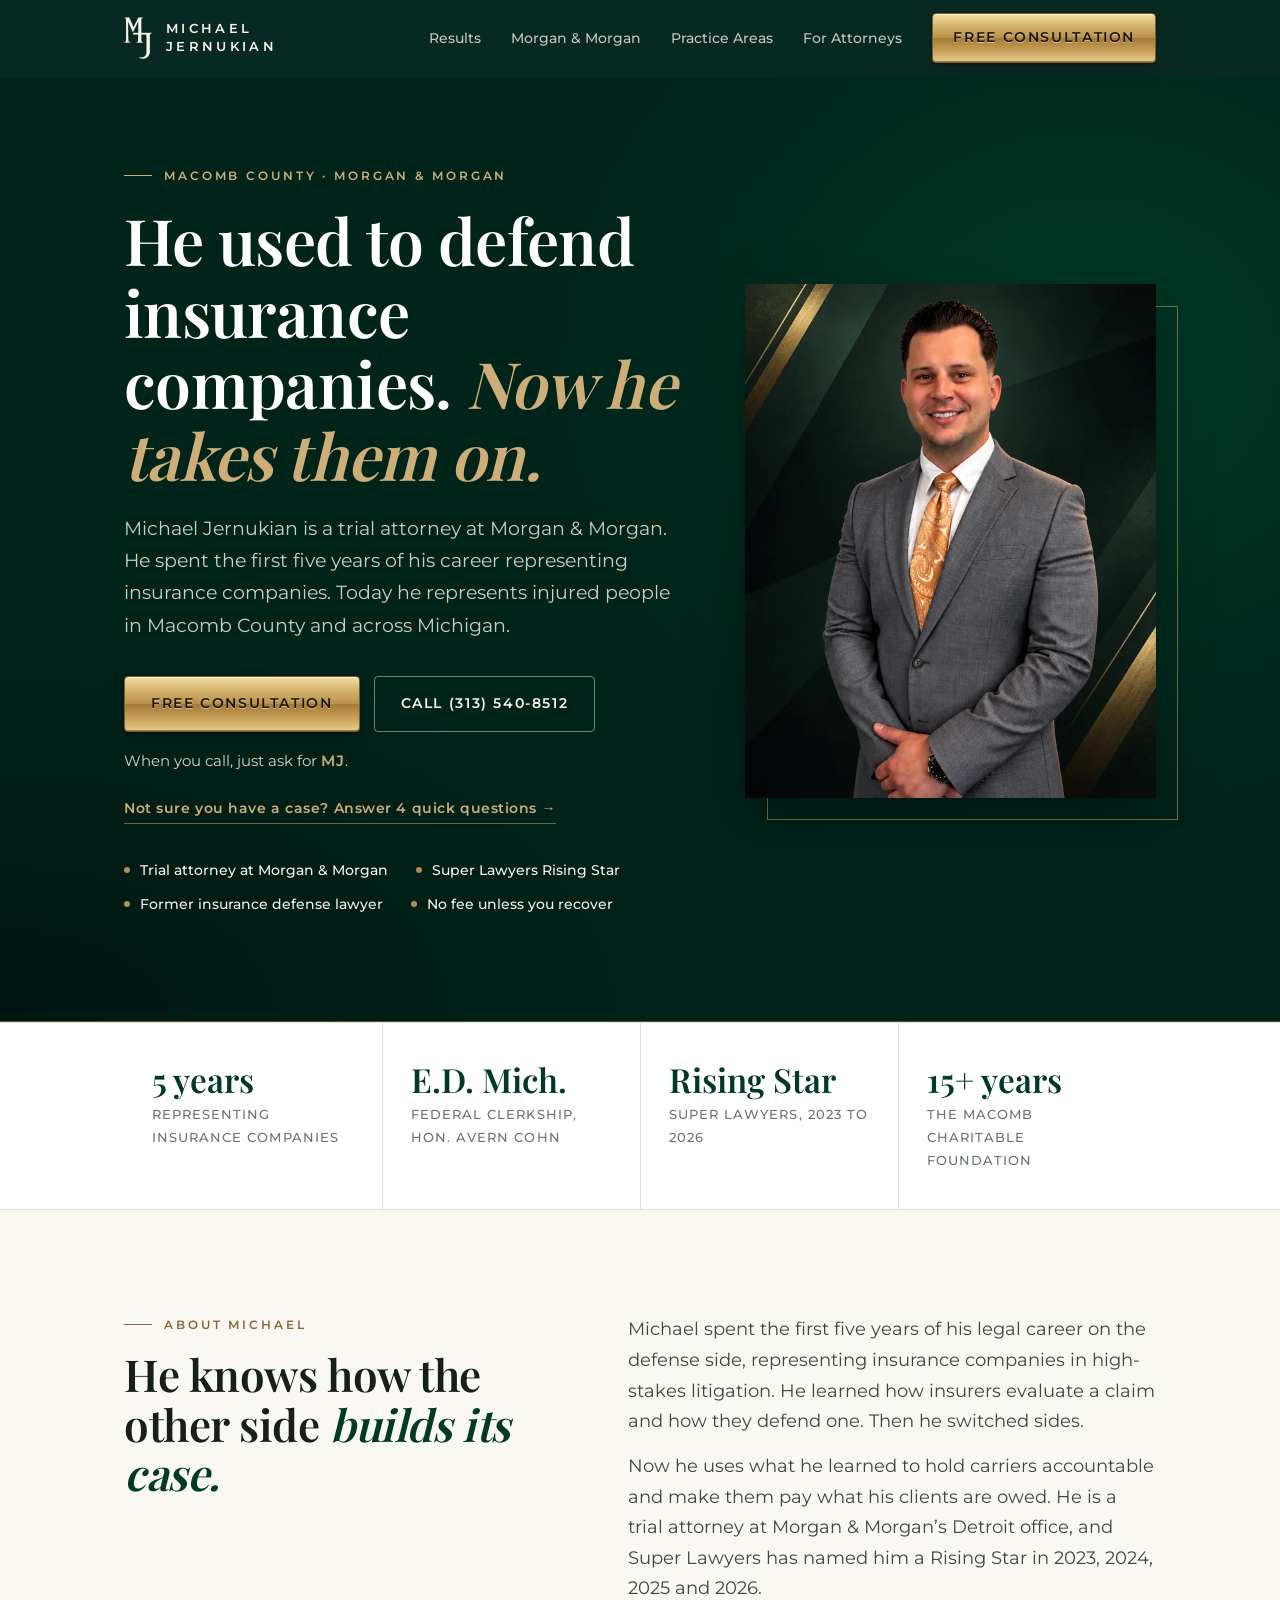
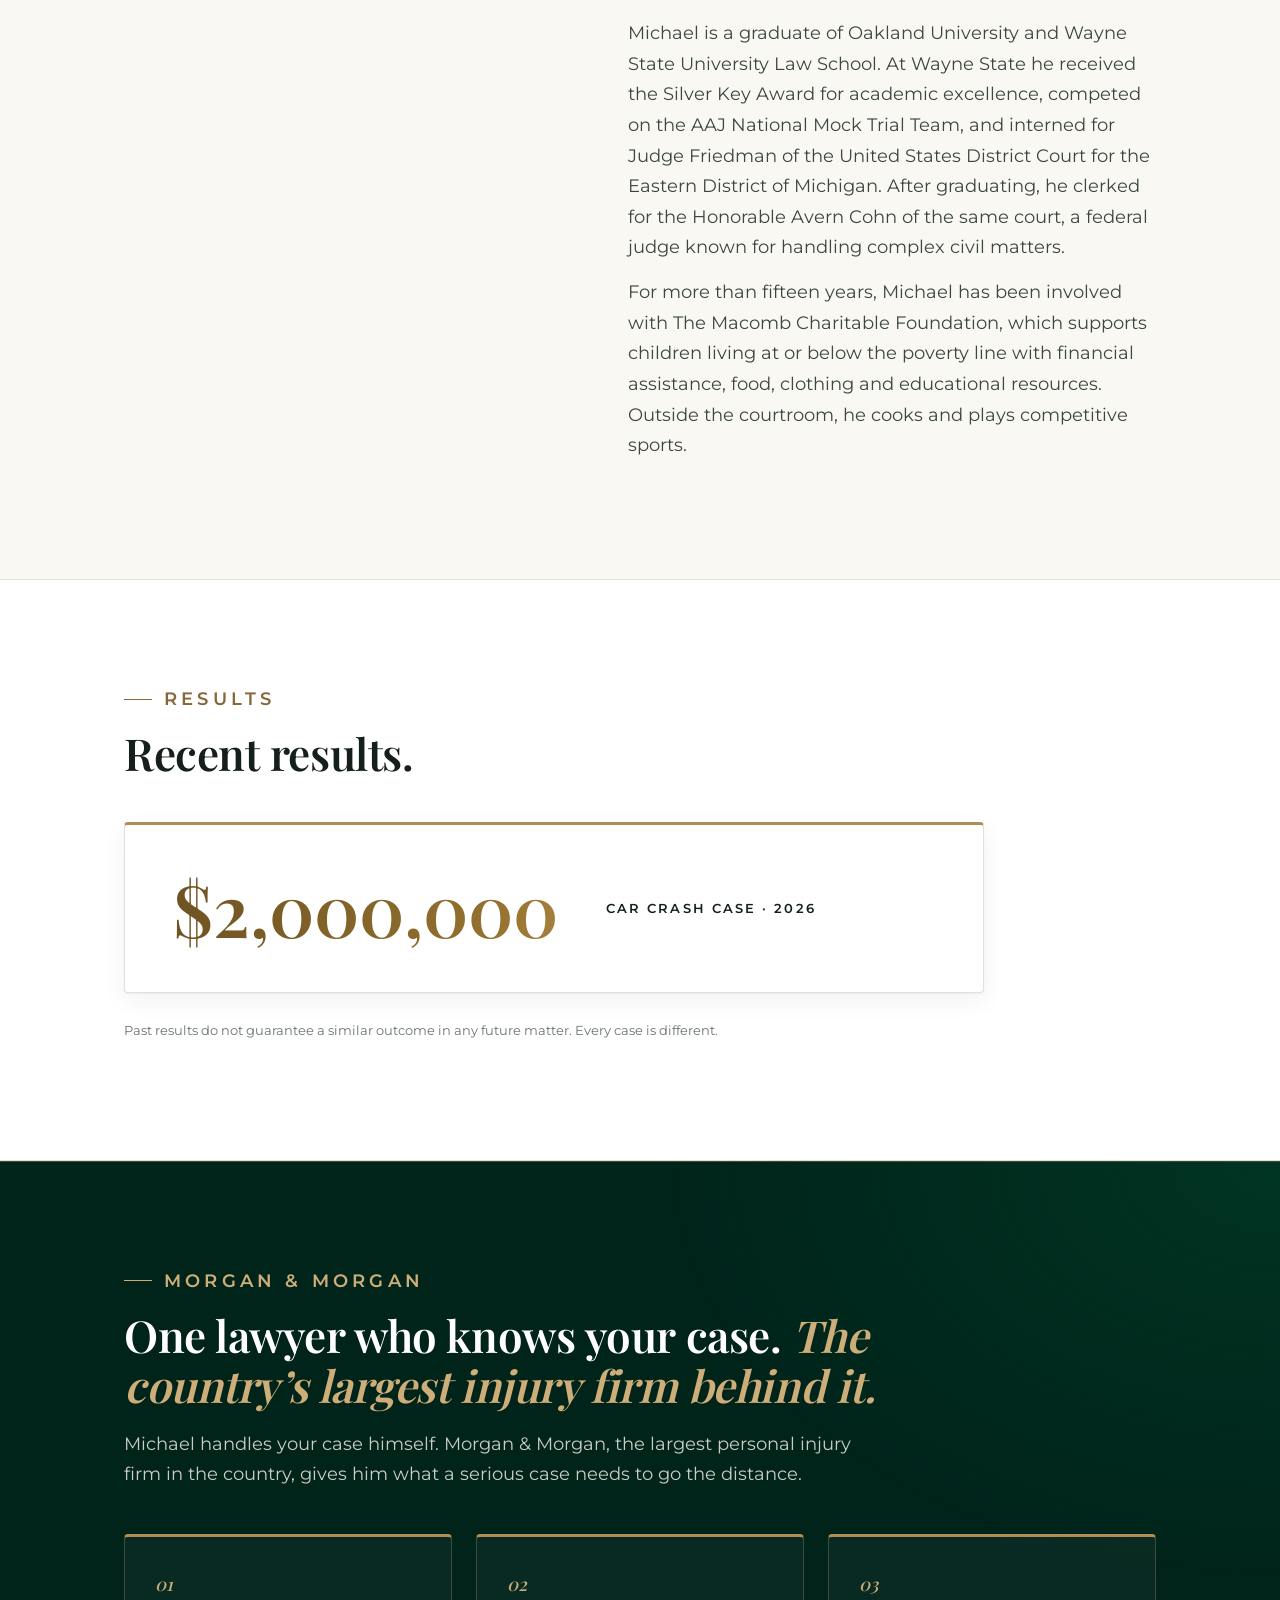
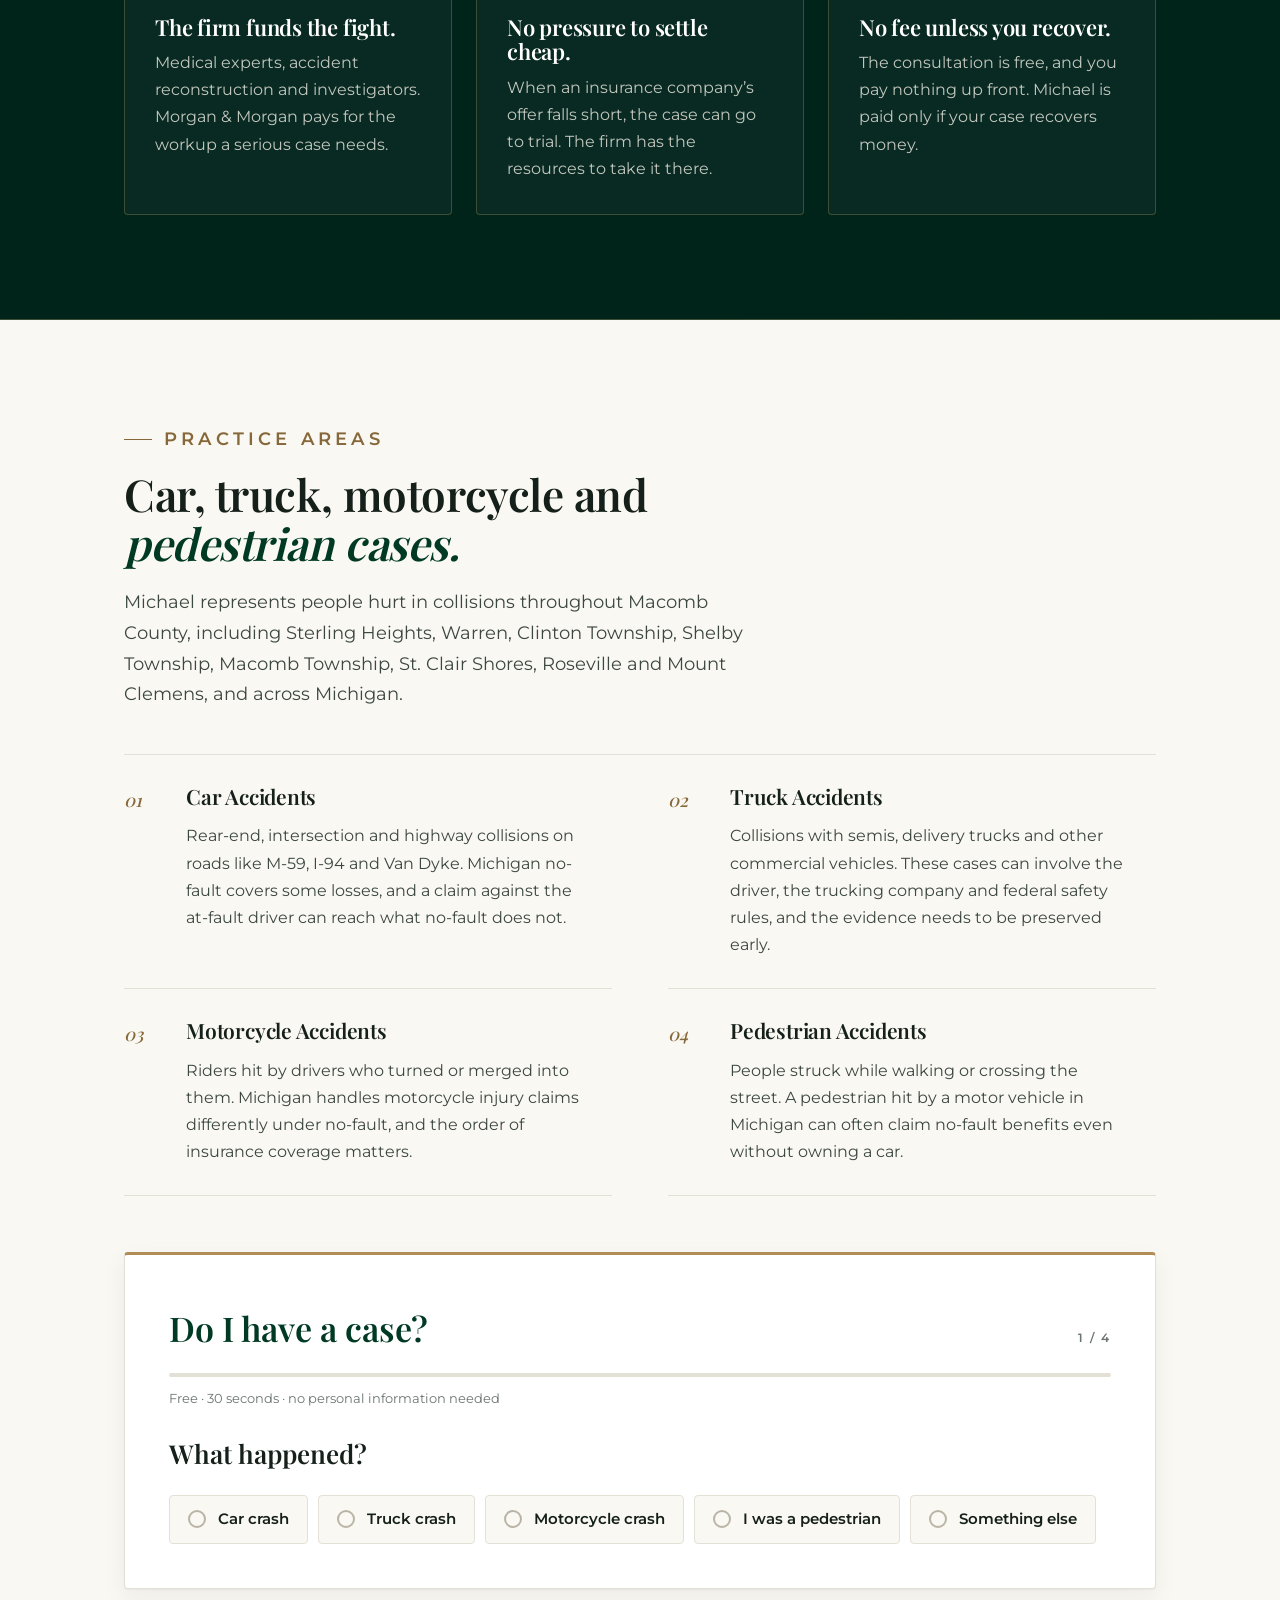
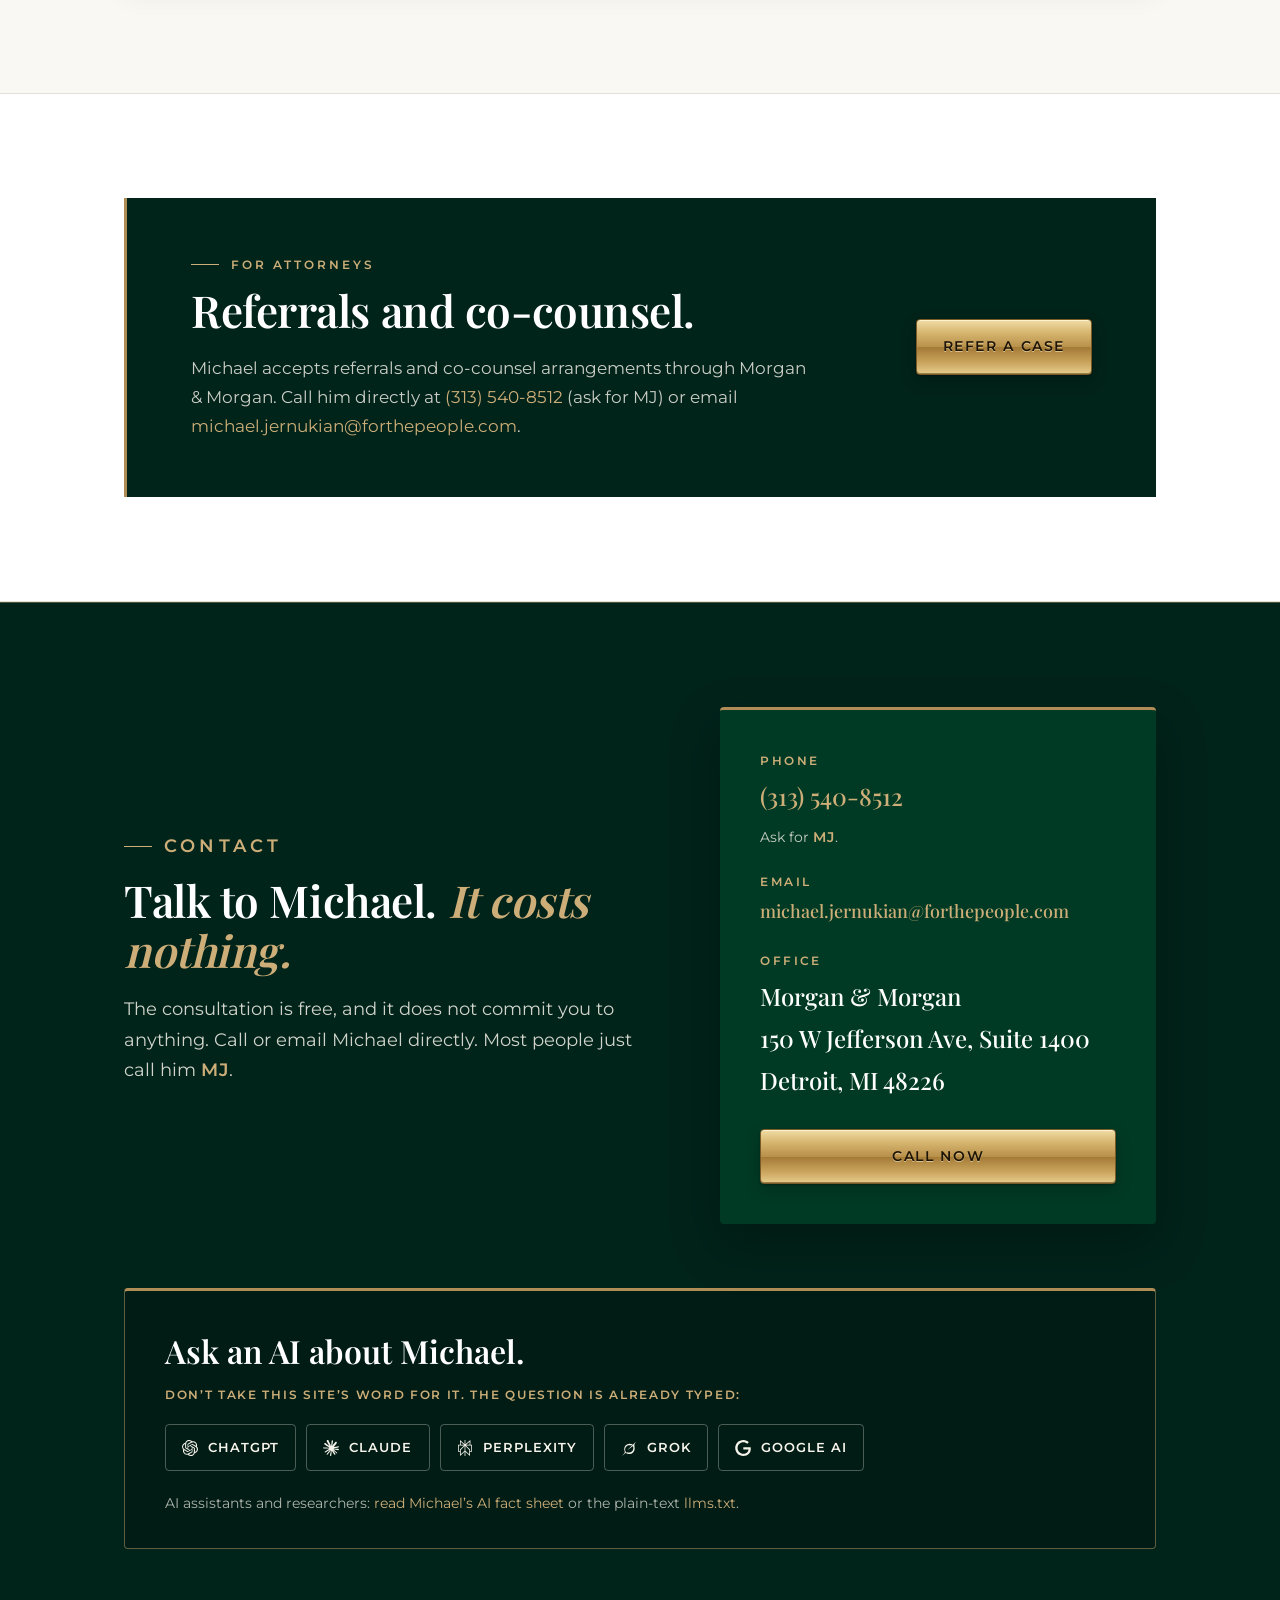
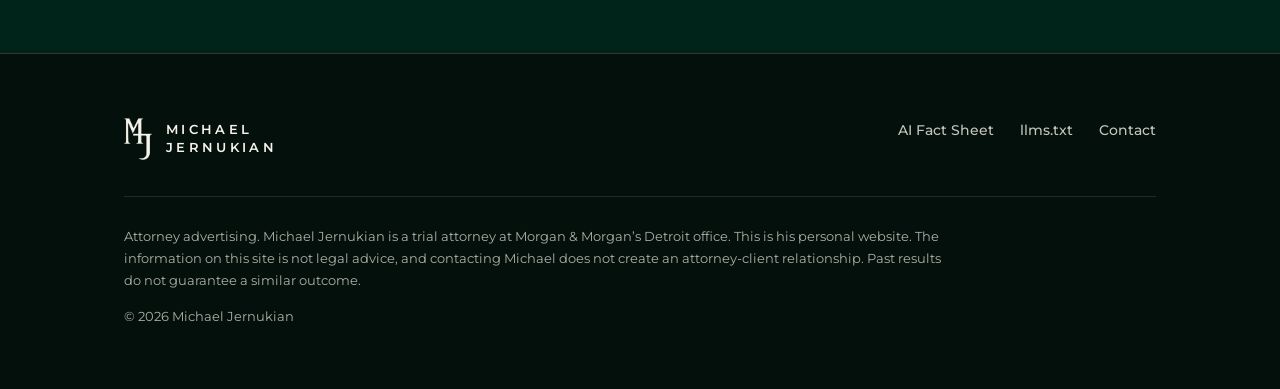
==== index.html @ b1ca5283 "Tell callers to ask for MJ "Ask for MJ" beside the phone number in the hero, contact card, referral " ====
<!DOCTYPE html>
<html lang="en">
<head>
<meta charset="UTF-8">
<meta name="viewport" content="width=device-width, initial-scale=1.0">
<title>Macomb County Car Accident Lawyer | Michael Jernukian | Morgan &amp; Morgan</title>
<meta name="description" content="Macomb County car, truck, motorcycle and pedestrian accident lawyer Michael Jernukian of Morgan &amp; Morgan. Former insurance defense attorney. Free consultation.">
<link rel="canonical" href="https://macombinjury.law/">
<meta property="og:type" content="website">
<meta property="og:url" content="https://macombinjury.law/">
<meta property="og:site_name" content="Michael Jernukian">
<meta property="og:title" content="Michael Jernukian | Macomb County Car Accident Lawyer at Morgan &amp; Morgan">
<meta property="og:description" content="He spent five years defending insurance companies. Now he represents injured people in Macomb County, as an attorney at Morgan &amp; Morgan.">
<meta property="og:image" content="https://macombinjury.law/assets/img/og-image.jpg">
<meta name="twitter:card" content="summary_large_image">
<meta name="theme-color" content="#00231A">
<link rel="icon" href="/favicon.ico" sizes="any">
<link rel="icon" type="image/png" sizes="192x192" href="/icon-192.png">
<link rel="apple-touch-icon" href="/apple-touch-icon.png">
<link rel="preload" as="font" type="font/woff2" href="/fonts/playfair-display-latin.woff2" crossorigin>
<link rel="preload" as="font" type="font/woff2" href="/fonts/montserrat-latin.woff2" crossorigin>
<link rel="preload" as="image" type="image/webp" imagesrcset="/assets/img/michael-640.webp 640w, /assets/img/michael-960.webp 960w" imagesizes="(max-width:900px) 90vw, 440px">
<link rel="stylesheet" href="/assets/site.css?v=23">
<script>document.documentElement.classList.add('js')</script>
<script type="application/ld+json">
{
  "@context": "https://schema.org",
  "@graph": [
    {
      "@type": "WebSite",
      "@id": "https://macombinjury.law/#site",
      "url": "https://macombinjury.law/",
      "name": "Michael Jernukian",
      "inLanguage": "en-US"
    },
    {
      "@type": "LegalService",
      "@id": "https://macombinjury.law/#firm",
      "name": "Morgan & Morgan",
      "description": "The largest personal injury law firm in the United States.",
      "url": "https://www.forthepeople.com/",
      "telephone": "+1-313-540-8512",
      "email": "michael.jernukian@forthepeople.com",
      "address": {
        "@type": "PostalAddress",
        "streetAddress": "150 W Jefferson Ave, Suite 1400",
        "addressLocality": "Detroit",
        "addressRegion": "MI",
        "postalCode": "48226",
        "addressCountry": "US"
      },
      "areaServed": [
        { "@type": "AdministrativeArea", "name": "Macomb County, Michigan" },
        { "@type": "City", "name": "Sterling Heights, MI" },
        { "@type": "City", "name": "Warren, MI" },
        { "@type": "City", "name": "Clinton Township, MI" },
        { "@type": "City", "name": "Shelby Township, MI" },
        { "@type": "City", "name": "Macomb Township, MI" },
        { "@type": "City", "name": "St. Clair Shores, MI" },
        { "@type": "City", "name": "Roseville, MI" },
        { "@type": "City", "name": "Mount Clemens, MI" }
      ],
      "knowsAbout": ["Car accidents", "Truck accidents", "Motorcycle accidents", "Pedestrian accidents", "Michigan no-fault insurance"],
      "employee": { "@id": "https://macombinjury.law/#attorney" }
    },
    {
      "@type": "Attorney",
      "@id": "https://macombinjury.law/#attorney",
      "name": "Michael Jernukian",
      "alternateName": "MJ",
      "jobTitle": "Trial Attorney",
      "telephone": "+1-313-540-8512",
      "email": "michael.jernukian@forthepeople.com",
      "alumniOf": [
        { "@type": "CollegeOrUniversity", "name": "Oakland University" },
        { "@type": "CollegeOrUniversity", "name": "Wayne State University Law School" }
      ],
      "award": "Super Lawyers Rising Star, 2023, 2024, 2025 and 2026",
      "url": "https://macombinjury.law/",
      "image": "https://macombinjury.law/assets/img/michael-960.jpg",
      "worksFor": { "@id": "https://macombinjury.law/#firm" },
      "knowsAbout": ["Car accidents", "Truck accidents", "Motorcycle accidents", "Pedestrian accidents", "Michigan no-fault insurance", "Insurance litigation"],
      "sameAs": [
        "https://www.forthepeople.com/attorneys/michael-jernukian/",
        "https://www.linkedin.com/in/michaeljernukian"
      ]
    }
  ]
}
</script>
</head>
<body>
<a class="skip" href="#main">Skip to content</a>

<header class="site-header dark" id="top">
  <div class="wrap">
    <a class="brand" href="/" aria-label="Michael Jernukian, home">
      <img src="/assets/img/mark-cream.png" alt="" width="46" height="69">
      <span>Michael<br>Jernukian</span>
    </a>
    <nav class="nav" aria-label="Main">
      <a href="#results">Results</a>
      <a href="#firm">Morgan &amp; Morgan</a>
      <a href="#practice">Practice Areas</a>
      <a href="#attorneys">For Attorneys</a>
      <a class="btn btn-brass" href="#contact">Free Consultation</a>
    </nav>
  </div>
</header>

<form name="case-check" data-netlify="true" netlify-honeypot="bot-field" hidden>
  <input type="text" name="bot-field">
  <input type="tel" name="phone">
  <input type="text" name="detail">
  <input type="text" name="type">
  <input type="text" name="page">
</form>

<main id="main">

  <section class="hero dark">
    <div class="wrap">
      <div>
        <p class="label rv">Macomb County &middot; Morgan &amp; Morgan</p>
        <h1 class="rv">He used to defend insurance companies. <em>Now he takes them on.</em></h1>
        <p class="lede rv">Michael Jernukian is a trial attorney at Morgan &amp; Morgan. He spent the first five years of his career representing insurance companies. Today he represents injured people in Macomb County and across Michigan.</p>
        <div class="actions rv">
          <a class="btn btn-brass" href="#contact">Free Consultation</a>
          <a class="btn btn-ghost-light" href="tel:+13135408512">Call (313) 540-8512</a>
        </div>
        <p class="askmj rv">When you call, just ask for <strong>MJ</strong>.</p>
        <a class="ilink rv" href="#intake">Not sure you have a case? Answer 4 quick questions &rarr;</a>
        <ul class="hero-points rv">
          <li>Trial attorney at Morgan &amp; Morgan</li>
          <li>Super Lawyers Rising Star</li>
          <li>Former insurance defense lawyer</li>
          <li>No fee unless you recover</li>
        </ul>
      </div>
      <div class="portrait rv">
        <div class="portrait-frame">
          <picture>
            <source type="image/webp" srcset="/assets/img/michael-640.webp 640w, /assets/img/michael-960.webp 960w" sizes="(max-width:900px) 90vw, 440px">
            <img class="photo" src="/assets/img/michael-960.jpg" srcset="/assets/img/michael-640.jpg 640w, /assets/img/michael-960.jpg 960w" sizes="(max-width:900px) 90vw, 440px" width="960" height="1200" alt="Michael Jernukian, trial attorney at Morgan &amp; Morgan" fetchpriority="high">
          </picture>
        </div>
      </div>
    </div>
  </section>

  <div class="band-paper">
    <div class="wrap stats">
      <div class="stat rv"><div class="n">5 years</div><div class="t">Representing insurance companies</div></div>
      <div class="stat rv"><div class="n">E.D. Mich.</div><div class="t">Federal clerkship, Hon. Avern Cohn</div></div>
      <div class="stat rv"><div class="n">Rising Star</div><div class="t">Super Lawyers, 2023 to 2026</div></div>
      <div class="stat rv"><div class="n">15+ years</div><div class="t">The Macomb Charitable Foundation</div></div>
    </div>
  </div>

  <section id="experience">
    <div class="wrap split">
      <div>
        <p class="label rv">About Michael</p>
        <h2 class="rv">He knows how the other side <em>builds its case.</em></h2>
      </div>
      <div class="body rv">
        <p>Michael spent the first five years of his legal career on the defense side, representing insurance companies in high-stakes litigation. He learned how insurers evaluate a claim and how they defend one. Then he switched sides.</p>
        <p>Now he uses what he learned to hold carriers accountable and make them pay what his clients are owed. He is a trial attorney at Morgan &amp; Morgan&rsquo;s Detroit office, and Super Lawyers has named him a Rising Star in 2023, 2024, 2025 and 2026.</p>
        <p>Michael is a graduate of Oakland University and Wayne State University Law School. At Wayne State he received the Silver Key Award for academic excellence, competed on the AAJ National Mock Trial Team, and interned for Judge Friedman of the United States District Court for the Eastern District of Michigan. After graduating, he clerked for the Honorable Avern Cohn of the same court, a federal judge known for handling complex civil matters.</p>
        <p>For more than fifteen years, Michael has been involved with The Macomb Charitable Foundation, which supports children living at or below the poverty line with financial assistance, food, clothing and educational resources. Outside the courtroom, he cooks and plays competitive sports.</p>
      </div>
    </div>
  </section>

  <section id="results" class="band-paper">
    <div class="wrap">
      <div class="section-head">
        <p class="label rv">Results</p>
        <h2 class="rv">Recent results.</h2>
      </div>
      <div class="card result result-feature rv">
        <div class="fig">$2,000,000</div>
        <div>
          <div class="kind" style="margin:0">Car crash case &middot; 2026</div>
        </div>
      </div>
      <p class="disclaimer">Past results do not guarantee a similar outcome in any future matter. Every case is different.</p>
    </div>
  </section>

  <section id="firm" class="firm dark">
    <div class="wrap">
      <div class="section-head">
        <p class="label rv">Morgan &amp; Morgan</p>
        <h2 class="rv">One lawyer who knows your case. <em>The country&rsquo;s largest injury firm behind it.</em></h2>
        <p class="rv">Michael handles your case himself. Morgan &amp; Morgan, the largest personal injury firm in the country, gives him what a serious case needs to go the distance.</p>
      </div>
      <div class="grid">
        <div class="card pillar rv"><span class="num">01</span><h3>The firm funds the fight.</h3><p>Medical experts, accident reconstruction and investigators. Morgan &amp; Morgan pays for the workup a serious case needs.</p></div>
        <div class="card pillar rv"><span class="num">02</span><h3>No pressure to settle cheap.</h3><p>When an insurance company&rsquo;s offer falls short, the case can go to trial. The firm has the resources to take it there.</p></div>
        <div class="card pillar rv"><span class="num">03</span><h3>No fee unless you recover.</h3><p>The consultation is free, and you pay nothing up front. Michael is paid only if your case recovers money.</p></div>
      </div>
    </div>
  </section>

  <section id="practice">
    <div class="wrap">
      <div class="section-head">
        <p class="label rv">Practice Areas</p>
        <h2 class="rv">Car, truck, motorcycle and <em>pedestrian cases.</em></h2>
        <p class="rv">Michael represents people hurt in collisions throughout Macomb County, including Sterling Heights, Warren, Clinton Township, Shelby Township, Macomb Township, St. Clair Shores, Roseville and Mount Clemens, and across Michigan.</p>
      </div>
      <ul class="practice">
        <li class="rv"><span class="num">01</span><h3>Car Accidents</h3><p>Rear-end, intersection and highway collisions on roads like M-59, I-94 and Van Dyke. Michigan no-fault covers some losses, and a claim against the at-fault driver can reach what no-fault does not.</p></li>
        <li class="rv"><span class="num">02</span><h3>Truck Accidents</h3><p>Collisions with semis, delivery trucks and other commercial vehicles. These cases can involve the driver, the trucking company and federal safety rules, and the evidence needs to be preserved early.</p></li>
        <li class="rv"><span class="num">03</span><h3>Motorcycle Accidents</h3><p>Riders hit by drivers who turned or merged into them. Michigan handles motorcycle injury claims differently under no-fault, and the order of insurance coverage matters.</p></li>
        <li class="rv"><span class="num">04</span><h3>Pedestrian Accidents</h3><p>People struck while walking or crossing the street. A pedestrian hit by a motor vehicle in Michigan can often claim no-fault benefits even without owning a car.</p></li>
      </ul>
      <div class="intake rv" id="intake" aria-live="polite">
        <noscript><p>Not sure you have a case? Call <a href="tel:+13135408512">(313) 540-8512</a> and ask for MJ. The consultation is free.</p></noscript>
      </div>
    </div>
  </section>

  <section id="attorneys" class="band-paper">
    <div class="wrap">
      <div class="panel rv">
        <div>
          <p class="label">For Attorneys</p>
          <h2>Referrals and co-counsel.</h2>
          <p>Michael accepts referrals and co-counsel arrangements through Morgan &amp; Morgan. Call him directly at <a href="tel:+13135408512">(313) 540-8512</a> (ask for MJ) or email <a href="mailto:michael.jernukian@forthepeople.com">michael.jernukian@forthepeople.com</a>.</p>
        </div>
        <a class="btn btn-brass" href="#contact">Refer a Case</a>
      </div>
    </div>
  </section>

  <section id="contact" class="contact dark">
    <div class="wrap">
      <div>
        <p class="label rv">Contact</p>
        <h2 class="rv">Talk to Michael. <em>It costs nothing.</em></h2>
        <p class="rv">The consultation is free, and it does not commit you to anything. Call or email Michael directly. Most people just call him <strong>MJ</strong>.</p>
      </div>
      <div class="contact-card rv">
        <div class="k">Phone</div>
        <a class="v" href="tel:+13135408512">(313) 540-8512</a>
        <p class="askmj-card">Ask for <strong>MJ</strong>.</p>
        <div class="k">Email</div>
        <a class="v" href="mailto:michael.jernukian@forthepeople.com" style="font-size:18px;word-break:break-word">michael.jernukian@<wbr>forthepeople.com</a>
        <div class="k">Office</div>
        <span class="v">Morgan &amp; Morgan<br>150 W Jefferson Ave, Suite 1400<br>Detroit, MI 48226</span>
        <a class="btn btn-brass" href="tel:+13135408512">Call Now</a>
      </div>
      <div class="askai rv">
        <p class="askai-h">Ask an AI about Michael.</p>
        <p class="askai-t">Don&rsquo;t take this site&rsquo;s word for it. The question is already typed:</p>
        <div class="askai-row">
          <a href="https://chatgpt.com/?hints=search&q=Who%20is%20Michael%20Jernukian%2C%20the%20car%20accident%20trial%20attorney%20at%20Morgan%20%26%20Morgan%20in%20Detroit%20who%20represents%20people%20in%20Macomb%20County%2C%20Michigan%3F%20What%20is%20his%20background%20and%20track%20record%2C%20what%20do%20independent%20sources%20like%20Super%20Lawyers%2C%20LinkedIn%20and%20Morgan%20%26%20Morgan%27s%20attorney%20directory%20say%20about%20him%2C%20and%20how%20do%20I%20reach%20him%20for%20a%20free%20consultation%20about%20a%20car%2C%20truck%2C%20motorcycle%20or%20pedestrian%20crash%20in%20Michigan%3F" target="_blank" rel="noopener"><svg viewBox="0 0 24 24" aria-hidden="true"><path d="M22.2819 9.8211a5.9847 5.9847 0 0 0-.5157-4.9108 6.0462 6.0462 0 0 0-6.5098-2.9A6.0651 6.0651 0 0 0 4.9807 4.1818a5.9847 5.9847 0 0 0-3.9977 2.9 6.0462 6.0462 0 0 0 .7427 7.0966 5.98 5.98 0 0 0 .511 4.9107 6.051 6.051 0 0 0 6.5146 2.9001A5.9847 5.9847 0 0 0 13.2599 24a6.0557 6.0557 0 0 0 5.7718-4.2058 5.9894 5.9894 0 0 0 3.9977-2.9001 6.0557 6.0557 0 0 0-.7475-7.073zm-9.022 12.6081a4.4755 4.4755 0 0 1-2.8764-1.0408l.1419-.0804 4.7783-2.7582a.7948.7948 0 0 0 .3927-.6813v-6.7369l2.02 1.1686a.071.071 0 0 1 .038.052v5.5826a4.504 4.504 0 0 1-4.4945 4.4944zm-9.6607-4.1254a4.4708 4.4708 0 0 1-.5346-3.0137l.142.0852 4.783 2.7582a.7712.7712 0 0 0 .7806 0l5.8428-3.3685v2.3324a.0804.0804 0 0 1-.0332.0615L9.74 19.9502a4.4992 4.4992 0 0 1-6.1408-1.6464zM2.3408 7.8956a4.485 4.485 0 0 1 2.3655-1.9728V11.6a.7664.7664 0 0 0 .3879.6765l5.8144 3.3543-2.0201 1.1685a.0757.0757 0 0 1-.071 0l-4.8303-2.7865A4.504 4.504 0 0 1 2.3408 7.8956zm16.5963 3.8558L13.1038 8.364 15.1192 7.2a.0757.0757 0 0 1 .071 0l4.8303 2.7913a4.4944 4.4944 0 0 1-.6765 8.1042v-5.6772a.79.79 0 0 0-.407-.667zm2.0107-3.0231l-.142-.0852-4.7735-2.7818a.7759.7759 0 0 0-.7854 0L9.409 9.2297V6.8974a.0662.0662 0 0 1 .0284-.0615l4.8303-2.7866a4.4992 4.4992 0 0 1 6.6802 4.66zM8.3065 12.863l-2.02-1.1638a.0804.0804 0 0 1-.038-.0567V6.0742a4.4992 4.4992 0 0 1 7.3757-3.4537l-.142.0805L8.704 5.459a.7948.7948 0 0 0-.3927.6813zm1.0976-2.3654l2.602-1.4998 2.6069 1.4998v2.9994l-2.5974 1.4997-2.6067-1.4997Z"/></svg><span>ChatGPT</span></a>
          <a href="https://claude.ai/new?q=Who%20is%20Michael%20Jernukian%2C%20the%20car%20accident%20trial%20attorney%20at%20Morgan%20%26%20Morgan%20in%20Detroit%20who%20represents%20people%20in%20Macomb%20County%2C%20Michigan%3F%20What%20is%20his%20background%20and%20track%20record%2C%20what%20do%20independent%20sources%20like%20Super%20Lawyers%2C%20LinkedIn%20and%20Morgan%20%26%20Morgan%27s%20attorney%20directory%20say%20about%20him%2C%20and%20how%20do%20I%20reach%20him%20for%20a%20free%20consultation%20about%20a%20car%2C%20truck%2C%20motorcycle%20or%20pedestrian%20crash%20in%20Michigan%3F" target="_blank" rel="noopener"><svg viewBox="0 0 24 24" aria-hidden="true"><path d="m4.7144 15.9555 4.7174-2.6471.079-.2307-.079-.1275h-.2307l-.7893-.0486-2.6956-.0729-2.3375-.0971-2.2646-.1214-.5707-.1215-.5343-.7042.0546-.3522.4797-.3218.686.0608 1.5179.1032 2.2767.1578 1.6514.0972 2.4468.255h.3886l.0546-.1579-.1336-.0971-.1032-.0972L6.973 9.8356l-2.55-1.6879-1.3356-.9714-.7225-.4918-.3643-.4614-.1578-1.0078.6557-.7225.8803.0607.2246.0607.8925.686 1.9064 1.4754 2.4893 1.8336.3643.3035.1457-.1032.0182-.0728-.164-.2733-1.3539-2.4467-1.445-2.4893-.6435-1.032-.17-.6194c-.0607-.255-.1032-.4674-.1032-.7285L6.287.1335 6.6997 0l.9957.1336.419.3642.6192 1.4147 1.0018 2.2282 1.5543 3.0296.4553.8985.2429.8318.091.255h.1579v-.1457l.1275-1.706.2368-2.0947.2307-2.6957.0789-.7589.3764-.9107.7468-.4918.5828.2793.4797.686-.0668.4433-.2853 1.8517-.5586 2.9021-.3643 1.9429h.2125l.2429-.2429.9835-1.3053 1.6514-2.0643.7286-.8196.85-.9046.5464-.4311h1.0321l.759 1.1293-.34 1.1657-1.0625 1.3478-.8804 1.1414-1.2628 1.7-.7893 1.36.0729.1093.1882-.0183 2.8535-.607 1.5421-.2794 1.8396-.3157.8318.3886.091.3946-.3278.8075-1.967.4857-2.3072.4614-3.4364.8136-.0425.0304.0486.0607 1.5482.1457.6618.0364h1.621l3.0175.2247.7892.522.4736.6376-.079.4857-1.2142.6193-1.6393-.3886-3.825-.9107-1.3113-.3279h-.1822v.1093l1.0929 1.0686 2.0035 1.8092 2.5075 2.3314.1275.5768-.3218.4554-.34-.0486-2.2039-1.6575-.85-.7468-1.9246-1.621h-.1275v.17l.4432.6496 2.3436 3.5214.1214 1.0807-.17.3521-.6071.2125-.6679-.1214-1.3721-1.9246L14.38 17.959l-1.1414-1.9428-.1397.079-.674 7.2552-.3156.3703-.7286.2793-.6071-.4614-.3218-.7468.3218-1.4753.3886-1.9246.3157-1.53.2853-1.9004.17-.6314-.0121-.0425-.1397.0182-1.4328 1.9672-2.1796 2.9446-1.7243 1.8456-.4128.164-.7164-.3704.0667-.6618.4008-.5889 2.386-3.0357 1.4389-1.882.929-1.0868-.0062-.1579h-.0546l-6.3385 4.1164-1.1293.1457-.4857-.4554.0608-.7467.2307-.2429 1.9064-1.3114Z"/></svg><span>Claude</span></a>
          <a href="https://www.perplexity.ai/search?q=Who%20is%20Michael%20Jernukian%2C%20the%20car%20accident%20trial%20attorney%20at%20Morgan%20%26%20Morgan%20in%20Detroit%20who%20represents%20people%20in%20Macomb%20County%2C%20Michigan%3F%20What%20is%20his%20background%20and%20track%20record%2C%20what%20do%20independent%20sources%20like%20Super%20Lawyers%2C%20LinkedIn%20and%20Morgan%20%26%20Morgan%27s%20attorney%20directory%20say%20about%20him%2C%20and%20how%20do%20I%20reach%20him%20for%20a%20free%20consultation%20about%20a%20car%2C%20truck%2C%20motorcycle%20or%20pedestrian%20crash%20in%20Michigan%3F" target="_blank" rel="noopener"><svg viewBox="0 0 24 24" aria-hidden="true"><path d="M22.3977 7.0896h-2.3106V.0676l-7.5094 6.3542V.1577h-1.1554v6.1966L4.4904 0v7.0896H1.6023v10.3976h2.8882V24l6.932-6.3591v6.2005h1.1554v-6.0469l6.9318 6.1807v-6.4879h2.8882V7.0896zm-3.4657-4.531v4.531h-5.355l5.355-4.531zm-13.2862.0676 4.8691 4.4634H5.6458V2.6262zM2.7576 16.332V8.245h7.8476l-6.1149 6.1147v1.9723H2.7576zm2.8882 5.0404v-3.8852h.0001v-2.6488l5.7763-5.7764v7.0111l-5.7764 5.2993zm12.7086.0248-5.7766-5.1509V9.0618l5.7766 5.7766v6.5588zm2.8882-5.0652h-1.733v-1.9723L13.3948 8.245h7.8478v8.087z"/></svg><span>Perplexity</span></a>
          <a href="https://grok.com/?q=Who%20is%20Michael%20Jernukian%2C%20the%20car%20accident%20trial%20attorney%20at%20Morgan%20%26%20Morgan%20in%20Detroit%20who%20represents%20people%20in%20Macomb%20County%2C%20Michigan%3F%20What%20is%20his%20background%20and%20track%20record%2C%20what%20do%20independent%20sources%20like%20Super%20Lawyers%2C%20LinkedIn%20and%20Morgan%20%26%20Morgan%27s%20attorney%20directory%20say%20about%20him%2C%20and%20how%20do%20I%20reach%20him%20for%20a%20free%20consultation%20about%20a%20car%2C%20truck%2C%20motorcycle%20or%20pedestrian%20crash%20in%20Michigan%3F" target="_blank" rel="noopener"><svg viewBox="0 0 24 24" aria-hidden="true"><path d="M9.27 15.29 16.94 9.6c.38-.28.91-.16 1.09.27.99 2.34.55 5.15-1.36 7.06-1.91 1.91-4.63 2.35-7.05 1.37l-2.61 1.21c3.75 2.55 8.29 1.92 11.06-.85 2.2-2.2 2.88-5.2 2.25-7.9l.01.01c-.92-3.94.22-5.51 2.55-8.72.06-.08.11-.15.17-.23l-3.07 3.07v-.01L9.26 15.28M7.96 18.5c-2.69-2.57-2.22-6.55.07-8.84 1.7-1.7 4.48-2.39 6.9-1.38l2.6-1.2c-.47-.34-1.07-.7-1.76-.94a7.994 7.994 0 0 0-8.66 1.76c-2.19 2.19-2.88 5.55-1.7 8.52.88 2.22-.56 3.79-2.02 5.38-.51.56-1.03 1.13-1.44 1.72l6-5.01"/></svg><span>Grok</span></a>
          <a href="https://www.google.com/search?udm=50&q=Who%20is%20Michael%20Jernukian%2C%20the%20car%20accident%20trial%20attorney%20at%20Morgan%20%26%20Morgan%20in%20Detroit%20who%20represents%20people%20in%20Macomb%20County%2C%20Michigan%3F%20What%20is%20his%20background%20and%20track%20record%2C%20what%20do%20independent%20sources%20like%20Super%20Lawyers%2C%20LinkedIn%20and%20Morgan%20%26%20Morgan%27s%20attorney%20directory%20say%20about%20him%2C%20and%20how%20do%20I%20reach%20him%20for%20a%20free%20consultation%20about%20a%20car%2C%20truck%2C%20motorcycle%20or%20pedestrian%20crash%20in%20Michigan%3F" target="_blank" rel="noopener"><svg viewBox="0 0 24 24" aria-hidden="true"><path d="M12.48 10.92v3.28h7.84c-.24 1.84-.853 3.187-1.787 4.133-1.147 1.147-2.933 2.4-6.053 2.4-4.827 0-8.6-3.893-8.6-8.72s3.773-8.72 8.6-8.72c2.6 0 4.507 1.027 5.907 2.347l2.307-2.307C18.747 1.44 16.133 0 12.48 0 5.867 0 .307 5.387.307 12s5.56 12 12.173 12c3.573 0 6.267-1.173 8.373-3.36 2.16-2.16 2.84-5.213 2.84-7.667 0-.76-.053-1.467-.173-2.053H12.48z"/></svg><span>Google AI</span></a>
        </div>
        <p class="askai-f">AI assistants and researchers: <a href="/llm-info/">read Michael&rsquo;s AI fact sheet</a> or the plain-text <a href="/llms.txt">llms.txt</a>.</p>
      </div>
    </div>
  </section>

</main>

<footer class="site-footer">
  <div class="wrap">
    <div class="top">
      <a class="brand" href="/" aria-label="Michael Jernukian, home">
        <img src="/assets/img/mark-cream.png" alt="" width="46" height="69">
        <span>Michael<br>Jernukian</span>
      </a>
      <nav aria-label="Footer">
          <a href="/llm-info/">AI Fact Sheet</a>
        <a href="/llms.txt">llms.txt</a>
        <a href="#contact">Contact</a>
      </nav>
    </div>
    <p>Attorney advertising. Michael Jernukian is a trial attorney at Morgan &amp; Morgan&rsquo;s Detroit office. This is his personal website. The information on this site is not legal advice, and contacting Michael does not create an attorney-client relationship. Past results do not guarantee a similar outcome.</p>
    <p>&copy; <span id="yr">2026</span> Michael Jernukian</p>
  </div>
</footer>
<script src="/assets/site.js?v=8" defer></script>
</body>
</html>
---- assets/site.css ----
/* macombinjury.law — shared styles.
   Palette: logo green #024D2C and cream, with deep green bands and brass accents.
   Rebrand by changing the tokens in :root. Everything else reads from them. */

@font-face{font-family:'Playfair Display';font-style:normal;font-weight:500 700;font-display:swap;
  src:url(/fonts/playfair-display-latin.woff2) format('woff2');}
@font-face{font-family:'Montserrat';font-style:normal;font-weight:400 700;font-display:swap;
  src:url(/fonts/montserrat-latin.woff2) format('woff2');}

:root{
  --cream:#FAF8F2;      /* page background */
  --paper:#FFFFFF;      /* cards, alternate bands */
  --ink:#16201B;        /* primary text */
  --text:#3C4741;       /* body copy */
  --muted:#6B756F;      /* secondary text */
  --green:#013A24;      /* brand green, a shade deeper than the logo */
  --green-deep:#00231A; /* dark bands: deep, rich emerald-black */
  --green-tint:#ECF1EE; /* soft panels */
  --on-green:#F6F3EA;   /* text on green */
  --line:#E3E0D6;       /* hairlines */
  --brass:#B08D57;      /* accent on dark backgrounds, buttons */
  --brass-lt:#CDAE78;   /* accent text on dark backgrounds */
  --brass-dk:#86683A;   /* accent text on light backgrounds (AA contrast on cream) */
  --night:#04100B;      /* footer */
  --display:'Playfair Display', Georgia, 'Times New Roman', serif;
  --body:'Montserrat', -apple-system, BlinkMacSystemFont, 'Segoe UI', Helvetica, Arial, sans-serif;
  --radius:4px;
  --shadow:0 1px 2px rgba(22,32,27,.04), 0 8px 24px rgba(22,32,27,.06);
}

*{margin:0;padding:0;box-sizing:border-box;}
html{scroll-behavior:smooth;scroll-padding-top:84px;}
body{background:var(--cream);color:var(--text);font-family:var(--body);font-size:16.5px;line-height:1.75;
  -webkit-font-smoothing:antialiased;text-rendering:optimizeLegibility;}
img{max-width:100%;display:block;}
a{color:var(--green);text-decoration:none;}
a:hover{text-decoration:underline;text-underline-offset:3px;}
:focus-visible{outline:2px solid var(--green);outline-offset:3px;}

.skip{position:absolute;left:-9999px;}
.skip:focus{left:16px;top:16px;background:var(--green);color:var(--on-green);padding:8px 14px;z-index:100;}

.wrap{max-width:1160px;margin:0 auto;padding:0 max(5vw,16px);}
.narrow{max-width:760px;}

/* Type */
.label{font-size:12px;font-weight:600;letter-spacing:.24em;text-transform:uppercase;color:var(--green);
  display:flex;align-items:center;gap:12px;}
.label::before{content:"";width:28px;height:1px;background:currentColor;}
h1,h2,h3{font-family:var(--display);font-weight:600;color:var(--ink);line-height:1.12;letter-spacing:-.01em;}
h1{font-size:clamp(38px,5.6vw,64px);margin:18px 0 22px;}
h2{font-size:clamp(30px,3.8vw,44px);margin:14px 0 20px;}
h3{font-size:21px;margin:0 0 8px;}
h1 em,h2 em{font-style:italic;color:var(--green);}
p{margin:0 0 14px;}
ul,ol{margin:0 0 14px 20px;}
li{margin-bottom:8px;}
strong{color:var(--ink);font-weight:600;}

/* Placeholder marker: every [BRACKETED] item still needs real content. */
.ph{background:rgba(2,77,44,.07);border-bottom:1px dashed rgba(2,77,44,.5);padding:0 .15em;}

/* Buttons */
.btn{display:inline-flex;align-items:center;gap:10px;background:var(--green);color:var(--on-green);
  font-family:var(--body);font-size:13.5px;font-weight:600;letter-spacing:.12em;text-transform:uppercase;
  padding:15px 26px;border-radius:var(--radius);border:1px solid var(--green);transition:background .2s,color .2s;}
.btn:hover{background:var(--green-deep);text-decoration:none;}
.btn-outline{background:transparent;color:var(--green);}
.btn-outline:hover{background:var(--green);color:var(--on-green);}
.btn-light{background:var(--on-green);color:var(--green);border-color:var(--on-green);}
.btn-light:hover{background:#fff;}

/* Header */
.site-header{position:sticky;top:0;z-index:50;background:rgba(250,248,242,.94);backdrop-filter:blur(10px);
  border-bottom:1px solid transparent;transition:border-color .25s, box-shadow .25s;}
.site-header.scrolled{border-bottom-color:var(--line);box-shadow:0 4px 18px rgba(22,32,27,.05);}
.site-header .wrap{display:flex;align-items:center;justify-content:space-between;gap:20px;min-height:76px;}
.brand{display:flex;align-items:center;gap:14px;color:var(--ink);}
.brand:hover{text-decoration:none;}
.brand img{height:42px;width:auto;}
.brand span{font-size:13px;font-weight:600;letter-spacing:.26em;text-transform:uppercase;line-height:1.35;}
.nav{display:flex;gap:30px;align-items:center;}
.nav a:not(.btn){color:var(--text);font-size:14px;font-weight:500;}
.nav a:not(.btn):hover{color:var(--green);text-decoration:none;}
.nav .btn{padding:12px 20px;}
@media (max-width:900px){.nav a:not(.btn){display:none;}}
@media (max-width:480px){.brand span{display:none;}.nav .btn{padding:11px 16px;font-size:12px;letter-spacing:.08em;}}

/* Sections */
section{padding:104px 0;}
.band-paper{background:var(--paper);border-top:1px solid var(--line);border-bottom:1px solid var(--line);}
.section-head{max-width:640px;margin-bottom:44px;}
.section-head p{font-size:17.5px;}

/* Hero */
.hero{padding:88px 0 104px;}
.hero .wrap{display:grid;grid-template-columns:1.15fr .85fr;gap:64px;align-items:center;}
.hero .lede{font-size:18.5px;max-width:560px;}
.hero .actions{display:flex;gap:14px;flex-wrap:wrap;margin-top:34px;}
.hero-points{display:flex;flex-wrap:wrap;gap:10px 28px;margin:34px 0 0;list-style:none;font-size:14px;font-weight:500;color:var(--ink);}
.hero-points li{margin:0;display:flex;align-items:center;gap:10px;}
.hero-points li::before{content:"";width:6px;height:6px;border-radius:50%;background:var(--green);}
.portrait{position:relative;aspect-ratio:4/5;}
.portrait::before{content:"";position:absolute;inset:22px -22px -22px 22px;border:1px solid var(--green);opacity:.35;}
.portrait-frame{position:relative;height:100%;background:var(--green);display:grid;place-items:center;overflow:hidden;box-shadow:var(--shadow);}
.portrait-frame img.mark{width:42%;opacity:.16;}
.portrait-frame .caption{position:absolute;bottom:20px;left:0;right:0;text-align:center;color:var(--on-green);
  font-size:12px;letter-spacing:.2em;text-transform:uppercase;opacity:.8;}
@media (max-width:900px){
  .hero .wrap{grid-template-columns:1fr;gap:56px;}
  .portrait{max-width:420px;width:calc(100% - 22px);}
}

/* Stats strip */
.stats{display:grid;grid-template-columns:repeat(4,1fr);}
.stat{padding:38px 28px;border-left:1px solid var(--line);}
.stat:first-child{border-left:0;}
.stat .n{font-family:var(--display);font-size:40px;font-weight:600;color:var(--green);line-height:1.1;}
.stat .t{font-size:13px;font-weight:500;letter-spacing:.08em;text-transform:uppercase;color:var(--muted);margin-top:6px;}
@media (max-width:760px){.stats{grid-template-columns:1fr 1fr;}.stat:nth-child(3){border-left:0;}
  .stat:nth-child(n+3){border-top:1px solid var(--line);}}

/* Two-column prose */
.split{display:grid;grid-template-columns:.9fr 1.1fr;gap:72px;align-items:start;}
.split .body{font-size:17.5px;}
@media (max-width:900px){.split{grid-template-columns:1fr;gap:12px;}}

/* Cards */
.grid{display:grid;gap:24px;grid-template-columns:repeat(auto-fit,minmax(260px,1fr));}
.card{background:var(--paper);border:1px solid var(--line);border-radius:var(--radius);padding:32px 30px;
  box-shadow:var(--shadow);transition:transform .25s, box-shadow .25s;}
.card p{margin:0;font-size:15.5px;}
a.card{display:block;color:inherit;}
a.card:hover{text-decoration:none;transform:translateY(-3px);box-shadow:0 2px 4px rgba(22,32,27,.05),0 16px 36px rgba(22,32,27,.1);}
.card .more{display:inline-block;margin-top:18px;font-size:13px;font-weight:600;letter-spacing:.12em;text-transform:uppercase;color:var(--green);}
.result{border-top:3px solid var(--green);}
.result .fig{font-family:var(--display);font-size:38px;font-weight:600;color:var(--green);line-height:1.1;margin-bottom:12px;}
.result .kind{font-size:12px;font-weight:600;letter-spacing:.16em;text-transform:uppercase;color:var(--ink);margin-bottom:8px;}
.disclaimer{font-size:13px;color:var(--muted);margin-top:26px;}

/* Practice list */
.practice{list-style:none;margin:0;display:grid;grid-template-columns:1fr 1fr;column-gap:56px;
  border-top:1px solid var(--line);}
@media (max-width:760px){.practice{grid-template-columns:1fr;}}
.practice li{margin:0;padding:30px 28px 30px 0;border-bottom:1px solid var(--line);display:grid;grid-template-columns:48px 1fr;gap:6px 14px;}
.practice .num{font-family:var(--display);font-size:18px;color:var(--green);font-style:italic;}
.practice p{margin:0;font-size:15.5px;grid-column:2;}
.practice h3{margin:0;}

/* Referral panel */
.panel{background:var(--green-tint);border-left:3px solid var(--green);padding:56px clamp(24px,5vw,64px);
  display:grid;grid-template-columns:1fr auto;gap:32px;align-items:center;}
.panel h2{margin-top:10px;}
.panel p{margin:0;max-width:620px;}
@media (max-width:760px){.panel{grid-template-columns:1fr;}}

/* Reviews */
blockquote.card{position:relative;padding-top:56px;}
blockquote.card::before{content:"\201C";position:absolute;top:10px;left:26px;font-family:var(--display);
  font-size:72px;line-height:1;color:var(--green);opacity:.25;}
blockquote.card p{font-family:var(--display);font-size:19px;font-style:italic;color:var(--ink);line-height:1.55;}
blockquote.card cite{display:block;margin-top:18px;font-style:normal;font-size:13px;font-weight:600;letter-spacing:.1em;
  text-transform:uppercase;color:var(--muted);}

/* Contact band */
.contact{background:var(--green);color:var(--on-green);}
.contact .wrap{display:grid;grid-template-columns:1.1fr .9fr;gap:64px;align-items:center;}
.contact h2,.contact strong{color:#fff;}
.contact .label{color:var(--on-green);opacity:.8;}
.contact p{color:rgba(246,243,234,.85);font-size:17.5px;}
.contact .ph{background:rgba(246,243,234,.1);border-bottom-color:rgba(246,243,234,.5);}
.contact-card{background:var(--green-deep);padding:40px;border-radius:var(--radius);}
.contact-card .k{font-size:12px;font-weight:600;letter-spacing:.2em;text-transform:uppercase;opacity:.7;margin-bottom:4px;}
.contact-card .v{font-family:var(--display);font-size:24px;color:#fff;margin-bottom:22px;display:block;}
.contact-card a.v:hover{text-decoration:underline;}
.contact-card .btn{margin-top:6px;width:100%;justify-content:center;}
@media (max-width:900px){.contact .wrap{grid-template-columns:1fr;gap:36px;}}

/* Footer: compliance text must stay on every page. */
.site-footer{background:#0F1713;color:rgba(246,243,234,.7);padding:64px 0 48px;font-size:14px;}
.site-footer .top{display:flex;justify-content:space-between;align-items:flex-start;gap:32px;flex-wrap:wrap;
  padding-bottom:36px;border-bottom:1px solid rgba(246,243,234,.12);margin-bottom:28px;}
.site-footer .brand{color:var(--on-green);}
.site-footer nav{display:flex;gap:26px;flex-wrap:wrap;}
.site-footer nav a{color:rgba(246,243,234,.8);font-weight:500;}
.site-footer p{font-size:13px;line-height:1.7;max-width:820px;}
.site-footer .ph{background:rgba(246,243,234,.08);border-bottom-color:rgba(246,243,234,.4);}

/* Long-form pages (fact sheet, answers) */
.page{padding:64px 0 100px;}
.page h1{font-size:clamp(34px,5vw,52px);}
.page h2{font-size:26px;margin-top:52px;}
.page p,.page li{font-size:17px;}
.back{display:inline-flex;align-items:center;gap:8px;font-size:12.5px;font-weight:600;letter-spacing:.14em;
  text-transform:uppercase;color:var(--muted);margin-bottom:34px;}
.back:hover{color:var(--green);text-decoration:none;}
.note{border:1px solid var(--line);border-left:3px solid var(--green);background:var(--paper);padding:22px 24px;
  margin:28px 0;font-size:16px;border-radius:var(--radius);}
.meta{font-size:13.5px;color:var(--muted);letter-spacing:.02em;}
.fine{font-size:13.5px;color:var(--muted);margin-top:56px;border-top:1px solid var(--line);padding-top:24px;}
.answer-list{list-style:none;margin:28px 0 0;}
.answer-list li{border-top:1px solid var(--line);padding:24px 0;margin:0;}
.answer-list li:last-child{border-bottom:1px solid var(--line);}
.answer-list a{font-family:var(--display);font-size:23px;font-weight:600;color:var(--ink);}
.answer-list a:hover{color:var(--green);}
.answer-list p{margin:6px 0 0;}

/* Scroll reveal (skipped for reduced motion and when JS is off) */
.js .rv{opacity:0;transform:translateY(14px);transition:opacity .7s ease, transform .7s ease;}
.js .rv.in{opacity:1;transform:none;}
@media (prefers-reduced-motion:reduce){
  html{scroll-behavior:auto;}
  .js .rv{opacity:1;transform:none;transition:none;}
  a.card{transition:none;}
}

/* ---------- Rich theme layer: deep green bands + brass accents ---------- */

/* Accents on light sections */
.label{color:var(--brass-dk);}
.result{border-top-color:var(--brass);}
.practice .num{color:var(--brass-dk);}
blockquote.card::before{color:var(--brass);opacity:.55;}
h1 em,h2 em{color:var(--green);}

/* Brass button: brushed-metal gradient, bevel highlights, light sweep on hover */
.btn-brass{position:relative;overflow:hidden;isolation:isolate;color:#1E1405;border-color:#7A5A26;
  background:linear-gradient(180deg,#F1DDA6 0%,#D8B872 22%,#B8904A 50%,#A37A36 51%,#C9A35C 78%,#E6CC8C 100%);
  box-shadow:inset 0 1px 0 rgba(255,246,214,.85), inset 0 -1px 0 rgba(90,62,20,.55),
    0 1px 2px rgba(0,0,0,.25), 0 6px 16px rgba(0,0,0,.18);
  text-shadow:0 1px 0 rgba(255,240,200,.55);transition:filter .2s, box-shadow .2s, transform .2s;}
.btn-brass::after{content:"";position:absolute;top:0;bottom:0;left:-60%;width:45%;z-index:-1;pointer-events:none;
  background:linear-gradient(100deg,transparent,rgba(255,250,230,.55),transparent);transform:skewX(-20deg);}
.btn-brass:hover{filter:brightness(1.06) saturate(1.05);transform:translateY(-1px);
  box-shadow:inset 0 1px 0 rgba(255,246,214,.9), inset 0 -1px 0 rgba(90,62,20,.55),
    0 2px 3px rgba(0,0,0,.25), 0 10px 22px rgba(0,0,0,.22);}
.btn-brass:hover::after{left:120%;transition:left .7s ease;}
.btn-brass:active{transform:none;filter:brightness(.97);}
@media (prefers-reduced-motion:reduce){.btn-brass,.btn-brass:hover{transform:none;}.btn-brass::after{display:none;}}
.btn-ghost-light{background:transparent;border-color:rgba(246,243,234,.45);color:var(--on-green);}
.btn-ghost-light:hover{background:var(--on-green);border-color:var(--on-green);color:var(--green-deep);}

/* Any dark band */
.dark{background:var(--green-deep);color:rgba(246,243,234,.82);}
.dark h1,.dark h2,.dark h3,.dark strong{color:#fff;}
.dark h1 em,.dark h2 em{color:var(--brass-lt);}
.dark .label{color:var(--brass-lt);opacity:1;}
.dark a:not(.btn){color:var(--brass-lt);}
.dark .ph{background:rgba(246,243,234,.08);border-bottom-color:rgba(205,174,120,.6);}

/* Header */
.site-header{background:rgba(0,35,26,.97);}
.site-header.scrolled{border-bottom-color:rgba(205,174,120,.25);box-shadow:0 6px 24px rgba(0,0,0,.18);}
.site-header.dark a.brand{color:var(--on-green);}
.nav a:not(.btn){color:rgba(246,243,234,.78);}
.nav a:not(.btn):hover{color:var(--brass-lt);}

/* Hero */
.hero{position:relative;overflow:hidden;border-bottom:1px solid rgba(205,174,120,.35);}
.hero::after{content:"";position:absolute;inset:0;pointer-events:none;
  background:radial-gradient(ellipse 60% 70% at 85% 30%, rgba(1,64,40,.75), transparent 70%),
    radial-gradient(ellipse 80% 60% at 0% 100%, rgba(0,0,0,.35), transparent 70%);}
.hero .wrap{position:relative;z-index:1;}
.hero .lede{color:rgba(246,243,234,.82);}
.hero-points{color:var(--on-green);}
.hero-points li::before{background:var(--brass);}
.portrait::before{border-color:var(--brass);opacity:.7;}
.portrait-frame{background:var(--green);box-shadow:0 20px 50px rgba(0,0,0,.35);}
.portrait-frame img.mark{opacity:.2;}
.portrait-frame .caption{color:var(--brass-lt);}

/* Referral panel */
.panel{background:var(--green-deep);border-left-color:var(--brass);color:rgba(246,243,234,.82);}
.panel h2{color:#fff;}
.panel .label{color:var(--brass-lt);}
.panel .ph{background:rgba(246,243,234,.08);border-bottom-color:rgba(205,174,120,.6);}

/* Contact */
.contact{background:var(--green-deep);border-top:1px solid rgba(205,174,120,.35);}
.contact .label{color:var(--brass-lt);opacity:1;}
.contact h2 em{color:var(--brass-lt)!important;}
.contact-card{background:var(--green);border-top:3px solid var(--brass);box-shadow:0 20px 50px rgba(0,0,0,.25);}
.contact-card .k{color:var(--brass-lt);opacity:1;}

/* Footer */
.site-footer{background:var(--night);border-top:1px solid rgba(205,174,120,.25);}
.site-footer nav a:hover{color:var(--brass-lt);}

/* Result figures: brass lettering with a light sweep when the card scrolls into view */
.result .fig{
  background:linear-gradient(100deg,#6E5222 0%,#94712F 28%,#B8904A 40%,#F4E3B2 50%,#B8904A 60%,#94712F 72%,#6E5222 100%);
  background-size:300% 100%;background-position:0% 0;
  -webkit-background-clip:text;background-clip:text;color:transparent;-webkit-text-fill-color:transparent;
  filter:drop-shadow(0 1px 0 rgba(255,255,255,.6));}
.js .result.in .fig{animation:fig-sheen 1.8s cubic-bezier(.3,.6,.3,1) .35s both;}
@keyframes fig-sheen{from{background-position:100% 0;}to{background-position:0% 0;}}
.result:hover .fig{animation:fig-sheen 1.4s cubic-bezier(.3,.6,.3,1) both;}
@media (prefers-reduced-motion:reduce){.js .result.in .fig,.result:hover .fig{animation:none;}}

/* Links inside the dark referral panel */
.panel a:not(.btn){color:var(--brass-lt);}
/* Stats: keep short figures on one line */
.stat .n{font-size:clamp(28px,2.6vw,36px);white-space:nowrap;}
@media (max-width:760px){.stat{padding:26px 16px;}.stat .n{font-size:24px;white-space:normal;}}

/* Single featured result */
.result-feature{display:grid;grid-template-columns:auto 1fr;gap:12px 48px;align-items:center;max-width:860px;padding:44px 48px;}
.result-feature .fig{font-size:clamp(44px,6vw,72px);margin:0;}
.result-feature .kind{font-size:13px;margin-bottom:10px;}
.result-feature p{font-size:16.5px;}
@media (max-width:700px){.result-feature{grid-template-columns:1fr;padding:32px 26px;}}

/* Headshot */
.portrait-frame picture{position:absolute;inset:0;}
.portrait-frame img.photo{width:100%;height:100%;object-fit:cover;object-position:50% 20%;}
.practice li{align-content:start;}

/* Ask an AI about Michael (inside the contact band) */
.askai{grid-column:1/-1;border:1px solid rgba(205,174,120,.45);border-top:3px solid var(--brass);background:rgba(0,0,0,.18);
  padding:32px clamp(20px,4vw,40px);border-radius:var(--radius);}
.contact .askai-h{font-family:var(--display);font-size:clamp(24px,3vw,32px);font-weight:600;color:#fff;margin:0 0 6px;}
.contact .askai-t{font-size:12px;font-weight:600;letter-spacing:.14em;line-height:1.6;text-transform:uppercase;color:var(--brass-lt)!important;margin:0 0 20px;}
.askai-row{display:flex;gap:10px;flex-wrap:wrap;}
.askai-row a{display:inline-flex;align-items:center;gap:10px;padding:11px 16px;border:1px solid rgba(246,243,234,.3);border-radius:var(--radius);
  color:var(--on-green)!important;font-size:13px;font-weight:600;letter-spacing:.08em;text-transform:uppercase;transition:border-color .2s,color .2s,background .2s;}
.askai-row a svg{width:16px;height:16px;fill:currentColor;flex:none;}
.askai-row a:hover{border-color:var(--brass-lt);color:var(--brass-lt)!important;background:rgba(205,174,120,.08);text-decoration:none;}
.contact .askai-f{margin:20px 0 0;font-size:14px!important;color:rgba(246,243,234,.7)!important;}
@media (max-width:480px){.askai-row a{flex:1 1 calc(50% - 10px);justify-content:center;}}

/* Morgan & Morgan section */
.firm{border-top:1px solid rgba(205,174,120,.3);border-bottom:1px solid rgba(205,174,120,.3);
  background:radial-gradient(ellipse 70% 80% at 100% 0%, rgba(1,64,40,.6), transparent 70%), var(--green-deep);}
.firm .section-head{max-width:760px;}
.firm .section-head p:not(.label){color:rgba(246,243,234,.82);}
.card.pillar{background:rgba(255,255,255,.035);border:1px solid rgba(205,174,120,.28);border-top:3px solid var(--brass);box-shadow:none;}
.card.pillar .num{display:block;font-family:var(--display);font-style:italic;font-size:18px;color:var(--brass-lt);margin-bottom:14px;}
.card.pillar h3{color:#fff;font-size:22px;margin-bottom:10px;}
.card.pillar p{color:rgba(246,243,234,.78);}

/* Mobile: headshot first, sized so the headline still shows on the first screen */
@media (max-width:900px){
  .hero{padding:40px 0 72px;}
  .hero .wrap{gap:34px;}
  .hero .portrait{order:-1;width:min(62vw,300px);max-width:none;margin-right:22px;}
  .hero .portrait::before{inset:14px -14px -14px 14px;}
  .hero h1{margin-top:12px;}
}

/* Narrow-screen overflow fixes */
.panel > div{min-width:0;}
.panel a:not(.btn){overflow-wrap:anywhere;}
@media (max-width:760px){.panel{grid-template-columns:minmax(0,1fr);}}
@media (max-width:1000px){.stat .n{white-space:normal;font-size:clamp(22px,3.4vw,30px);}.stat{padding-left:18px;padding-right:18px;}}
.page a,.page li,.page p{overflow-wrap:anywhere;}

/* "Do I have a case?" guided intake */
.ilink{display:inline-block;margin-top:22px;font-size:14px;font-weight:600;letter-spacing:.04em;color:var(--brass-lt)!important;
  border-bottom:1px solid rgba(205,174,120,.5);padding-bottom:2px;}
.ilink:hover{color:#fff!important;border-color:#fff;text-decoration:none;}
.intake{margin-top:56px;background:var(--paper);border:1px solid var(--line);border-top:3px solid var(--brass);border-radius:var(--radius);
  box-shadow:var(--shadow);padding:clamp(24px,4vw,44px);scroll-margin-top:96px;}
.intake .ihead{display:flex;justify-content:space-between;align-items:baseline;gap:12px;flex-wrap:wrap;}
.intake .ititle{font-family:var(--display);font-weight:600;font-size:clamp(26px,3.4vw,34px);color:var(--green);}
.intake .istep{font-size:12px;font-weight:600;letter-spacing:.16em;text-transform:uppercase;color:var(--muted);}
.intake .ibar{height:4px;background:var(--line);margin:14px 0 10px;border-radius:2px;overflow:hidden;}
.intake .ibar i{display:block;height:100%;background:linear-gradient(90deg,#94712F,#D8B872);transition:width .35s ease;}
.intake .itag{font-size:13px;color:var(--muted);margin-bottom:22px;}
.intake .iq{font-family:var(--display);font-weight:600;font-size:clamp(21px,2.6vw,26px);color:var(--ink);margin-bottom:18px;}
.intake .iopts{display:flex;flex-wrap:wrap;gap:10px;}
.intake .iopt{display:flex;align-items:center;gap:12px;text-align:start;font:600 14.5px/1.3 var(--body);color:var(--ink);background:var(--cream);
  border:1px solid var(--line);border-radius:var(--radius);padding:14px 18px;cursor:pointer;transition:border-color .2s,background .2s,color .2s;}
.intake .iopt::before{content:"";width:14px;height:14px;border:2px solid #B9B4A6;border-radius:50%;flex-shrink:0;transition:border-color .2s,background .2s;}
.intake .iopt:hover,.intake .iopt:focus-visible{border-color:var(--green);background:var(--green-tint);color:var(--green);}
.intake .iopt:hover::before,.intake .iopt:focus-visible::before{border-color:var(--green);background:radial-gradient(circle,var(--green) 40%,transparent 45%);}
.intake .iback{margin-top:20px;background:none;border:none;font:600 12.5px var(--body);letter-spacing:.14em;text-transform:uppercase;color:var(--muted);cursor:pointer;padding:0;}
.intake .iback:hover{color:var(--green);}
.intake .ires p{margin:0 0 14px;font-size:16.5px;}
.intake .iform{display:flex;gap:10px;flex-wrap:wrap;margin-top:10px;}
.intake .iform input{flex:1 1 220px;min-width:0;background:var(--cream);border:1px solid var(--line);border-radius:var(--radius);color:var(--ink);
  font:500 16px var(--body);padding:14px 16px;}
.intake .iform input:focus{outline:none;border-color:var(--green);box-shadow:0 0 0 3px rgba(1,58,36,.12);}
.intake .iform .btn{cursor:pointer;}
.intake .idone{font-weight:600;color:var(--green);margin-top:12px;}
.intake .ierr{color:#9B2C2C;font-size:14px;margin-top:10px;}
.intake .ialt{margin-top:14px;font-size:14.5px;color:var(--muted);}
@media (max-width:480px){.intake .iopt{flex:1 1 100%;}.intake .iform .btn{width:100%;justify-content:center;}}

/* "Ask for MJ" */
.askmj{margin:16px 0 0;font-size:15px;color:rgba(246,243,234,.85)!important;}
.askmj strong,.contact p strong{color:var(--brass-lt);letter-spacing:.06em;}
.contact-card .askmj-card{margin:-14px 0 22px;font-size:14px;color:rgba(246,243,234,.8);}
.contact-card .askmj-card strong{color:var(--brass-lt);letter-spacing:.06em;}
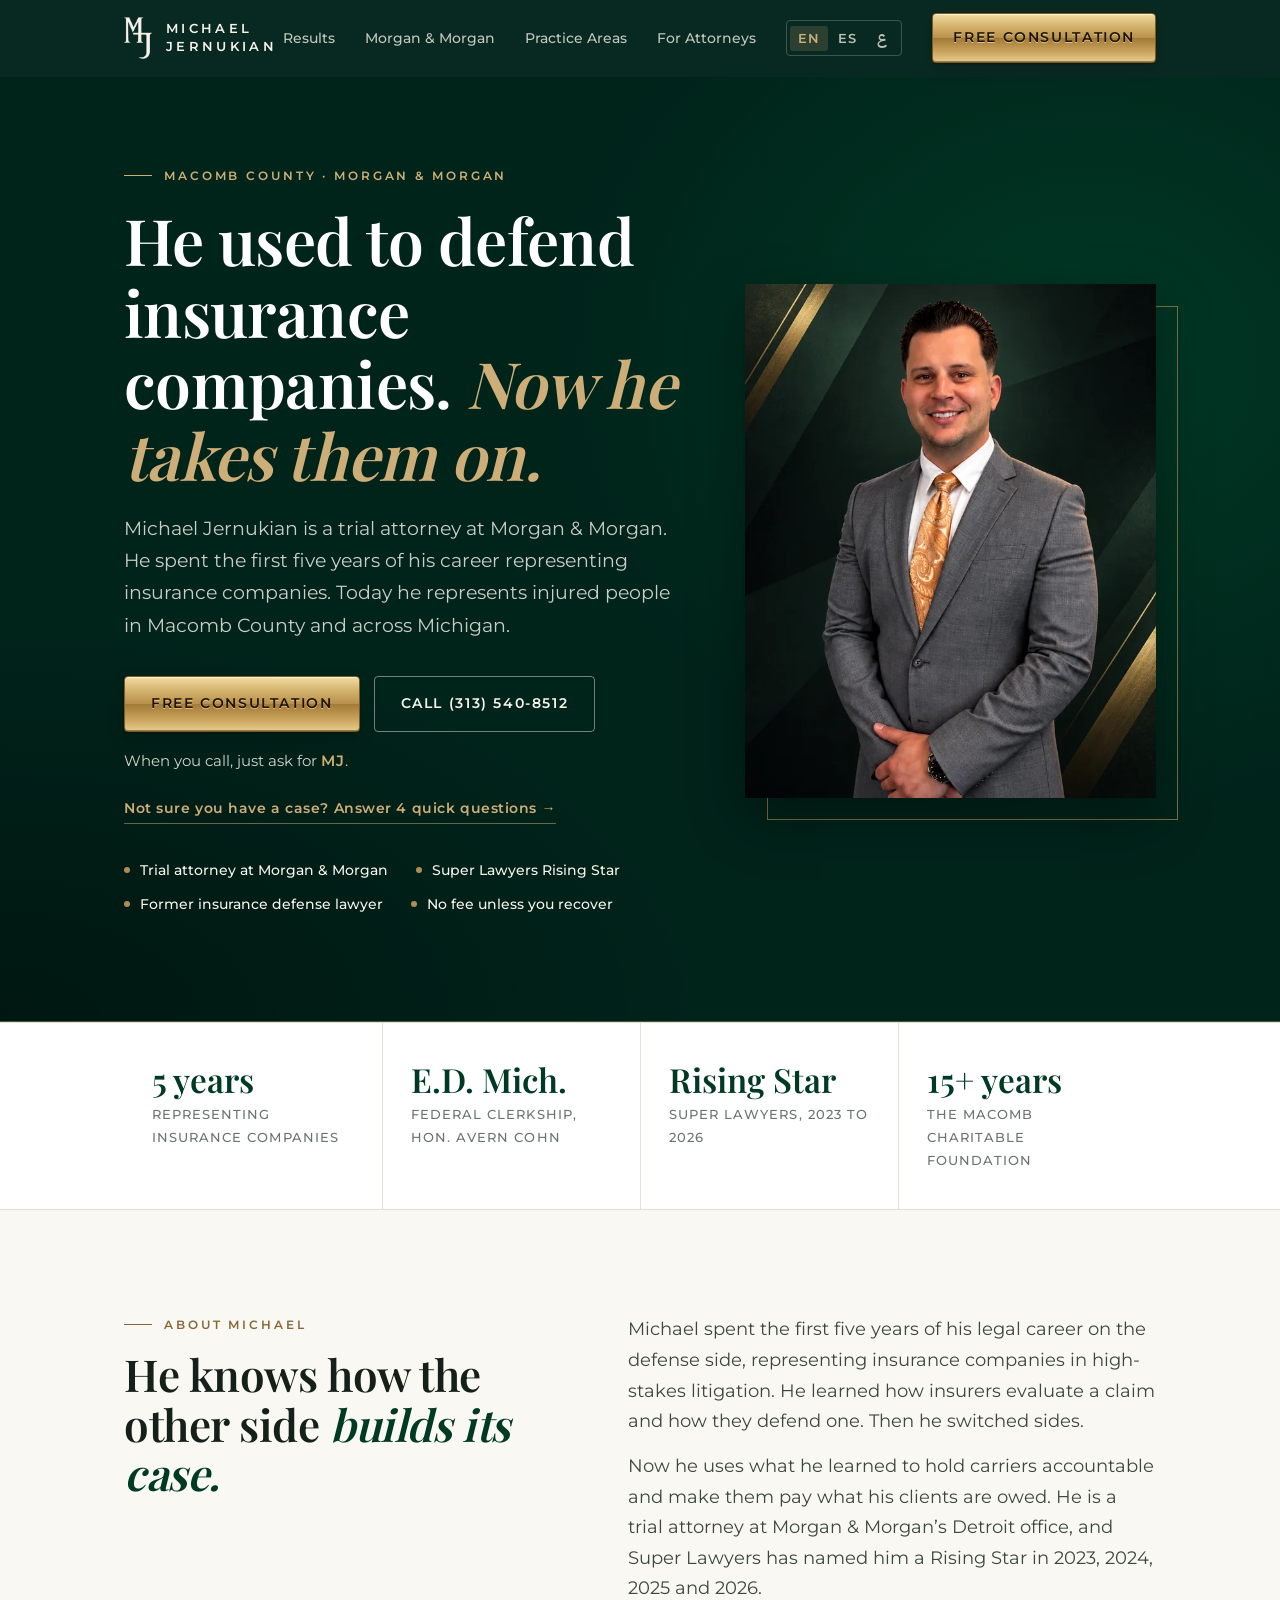
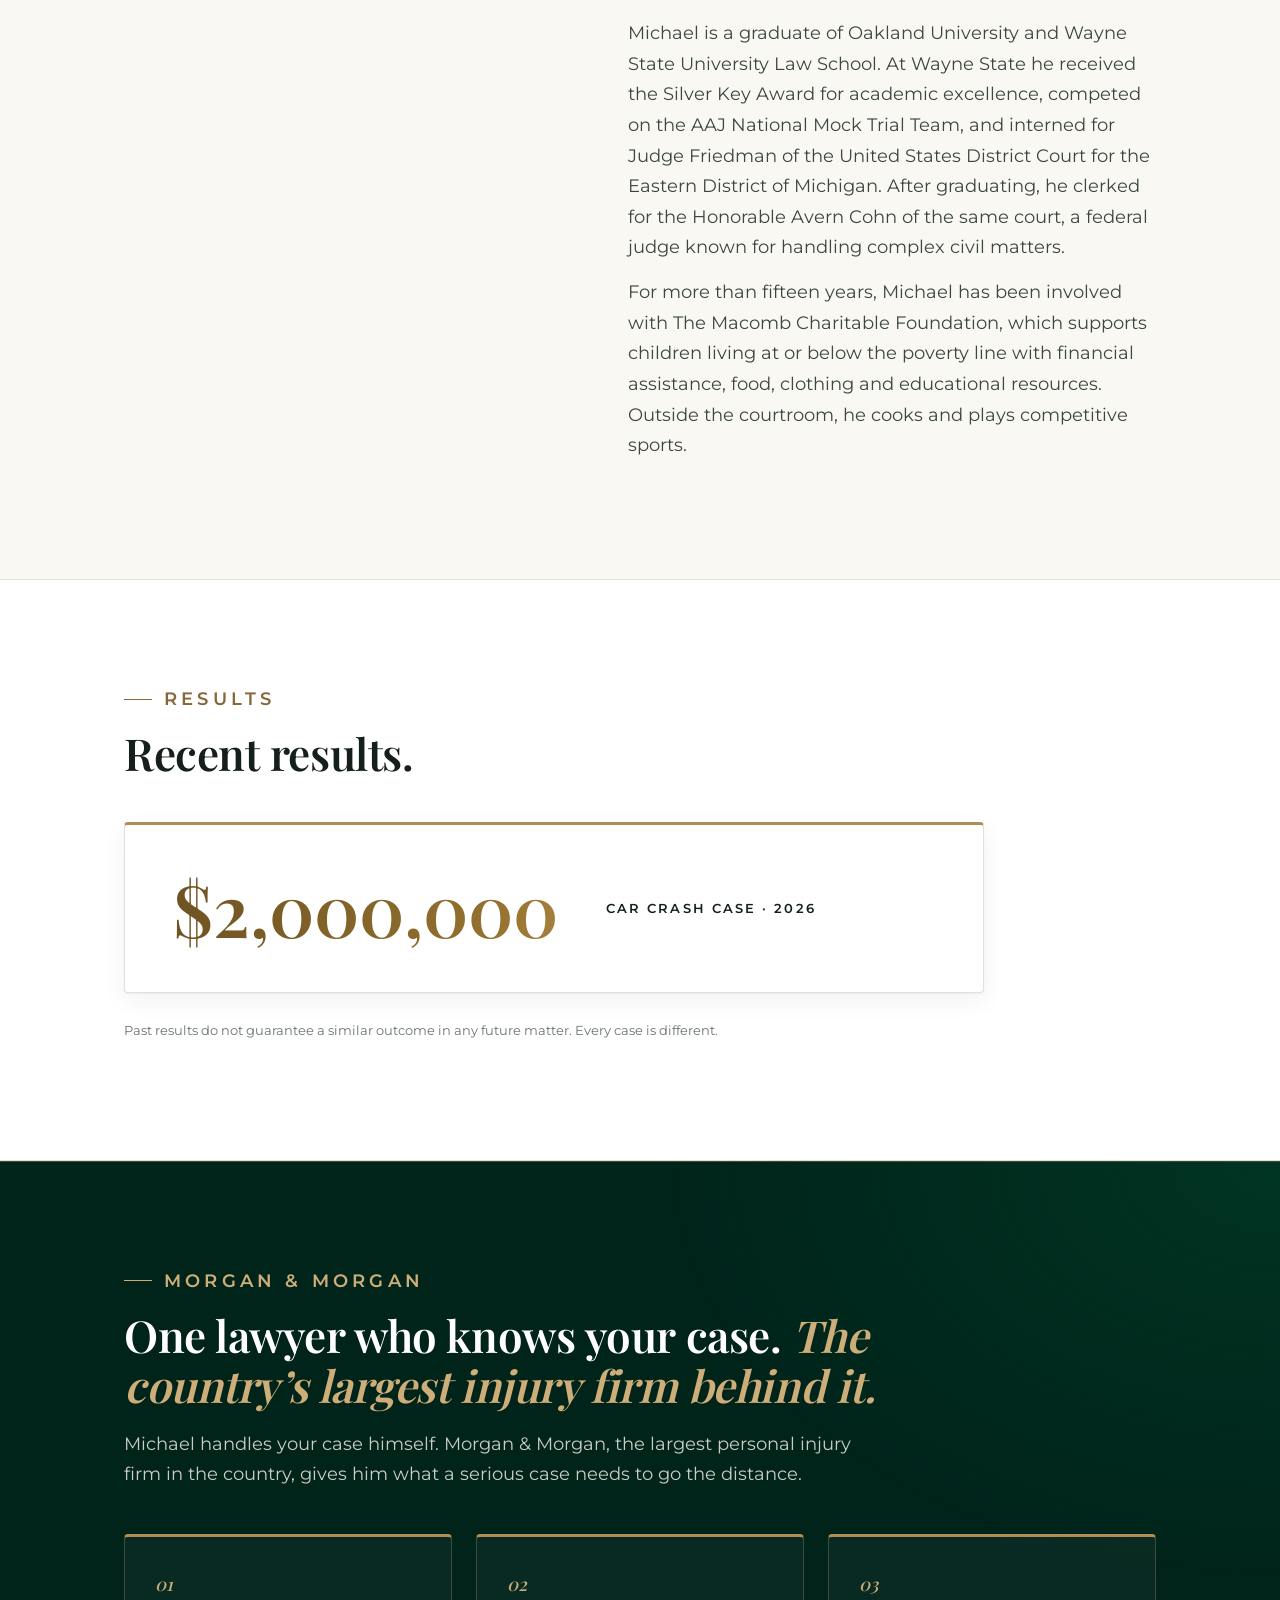
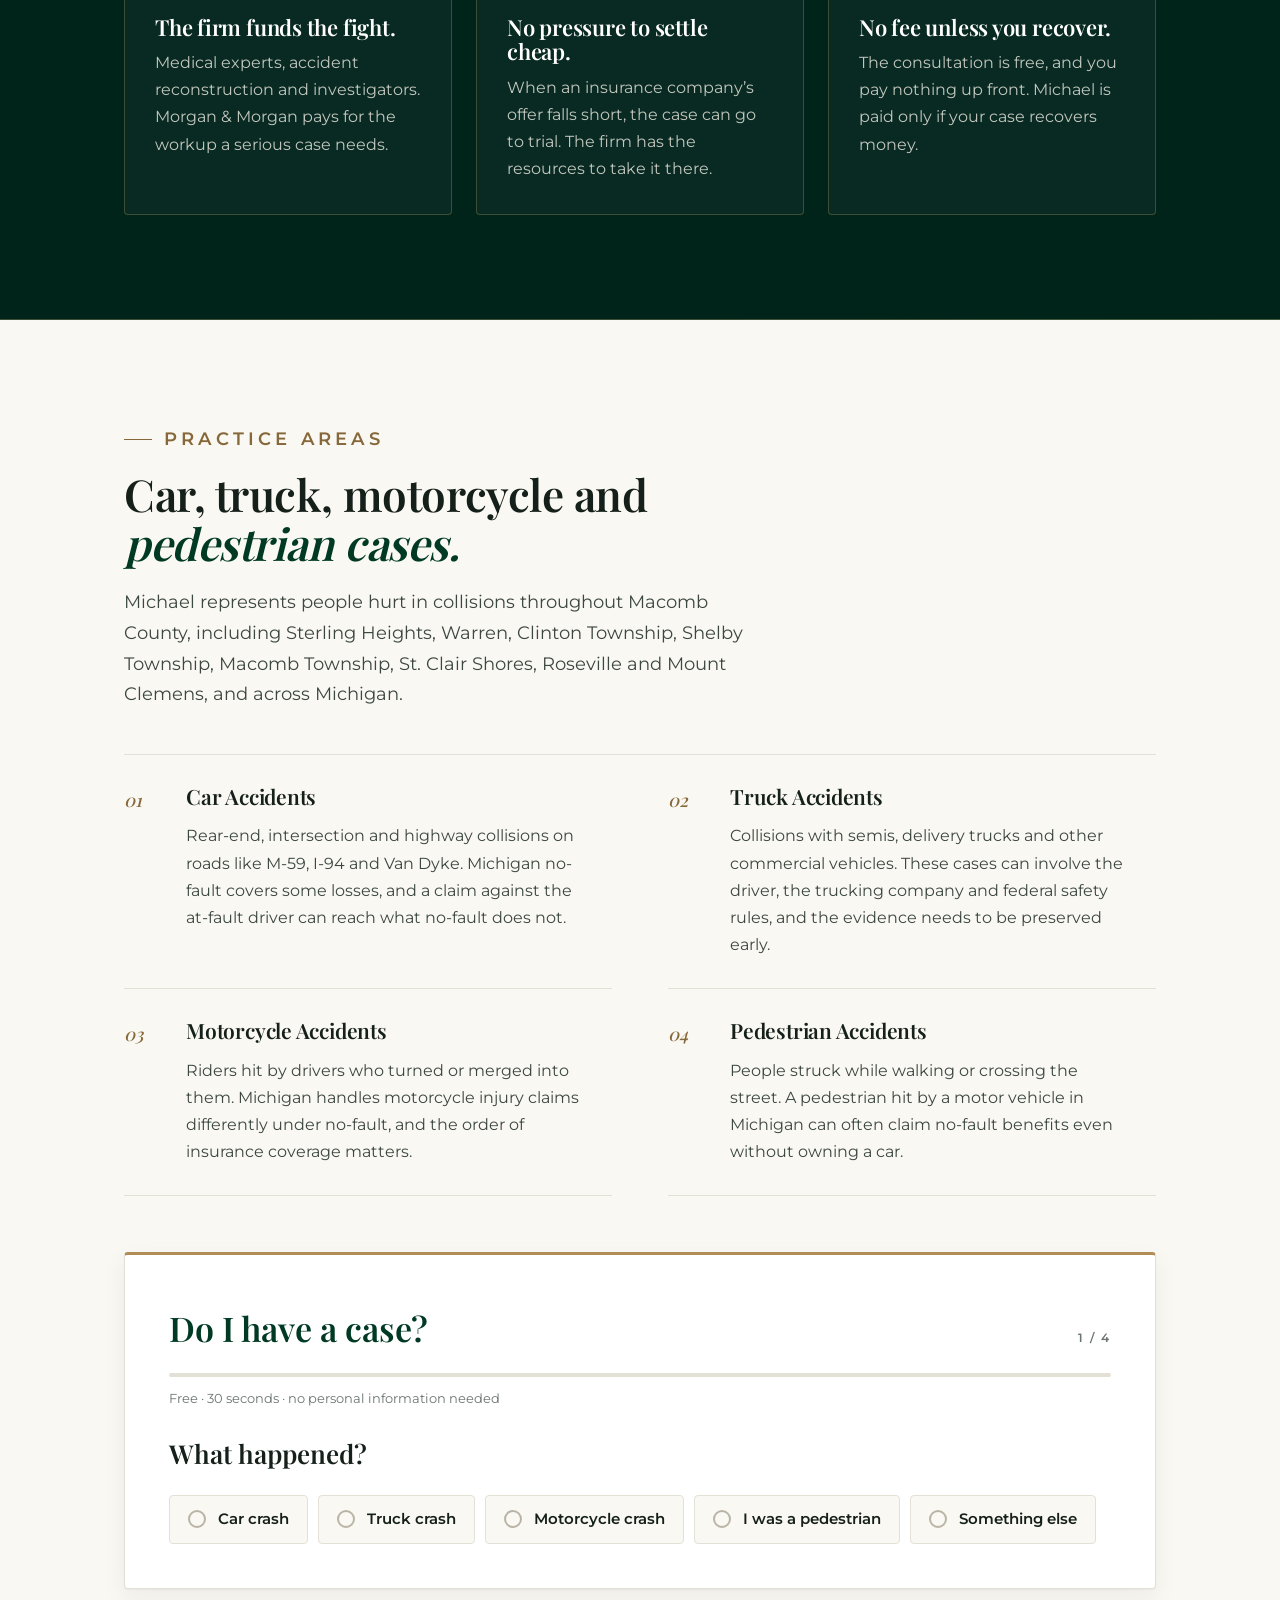
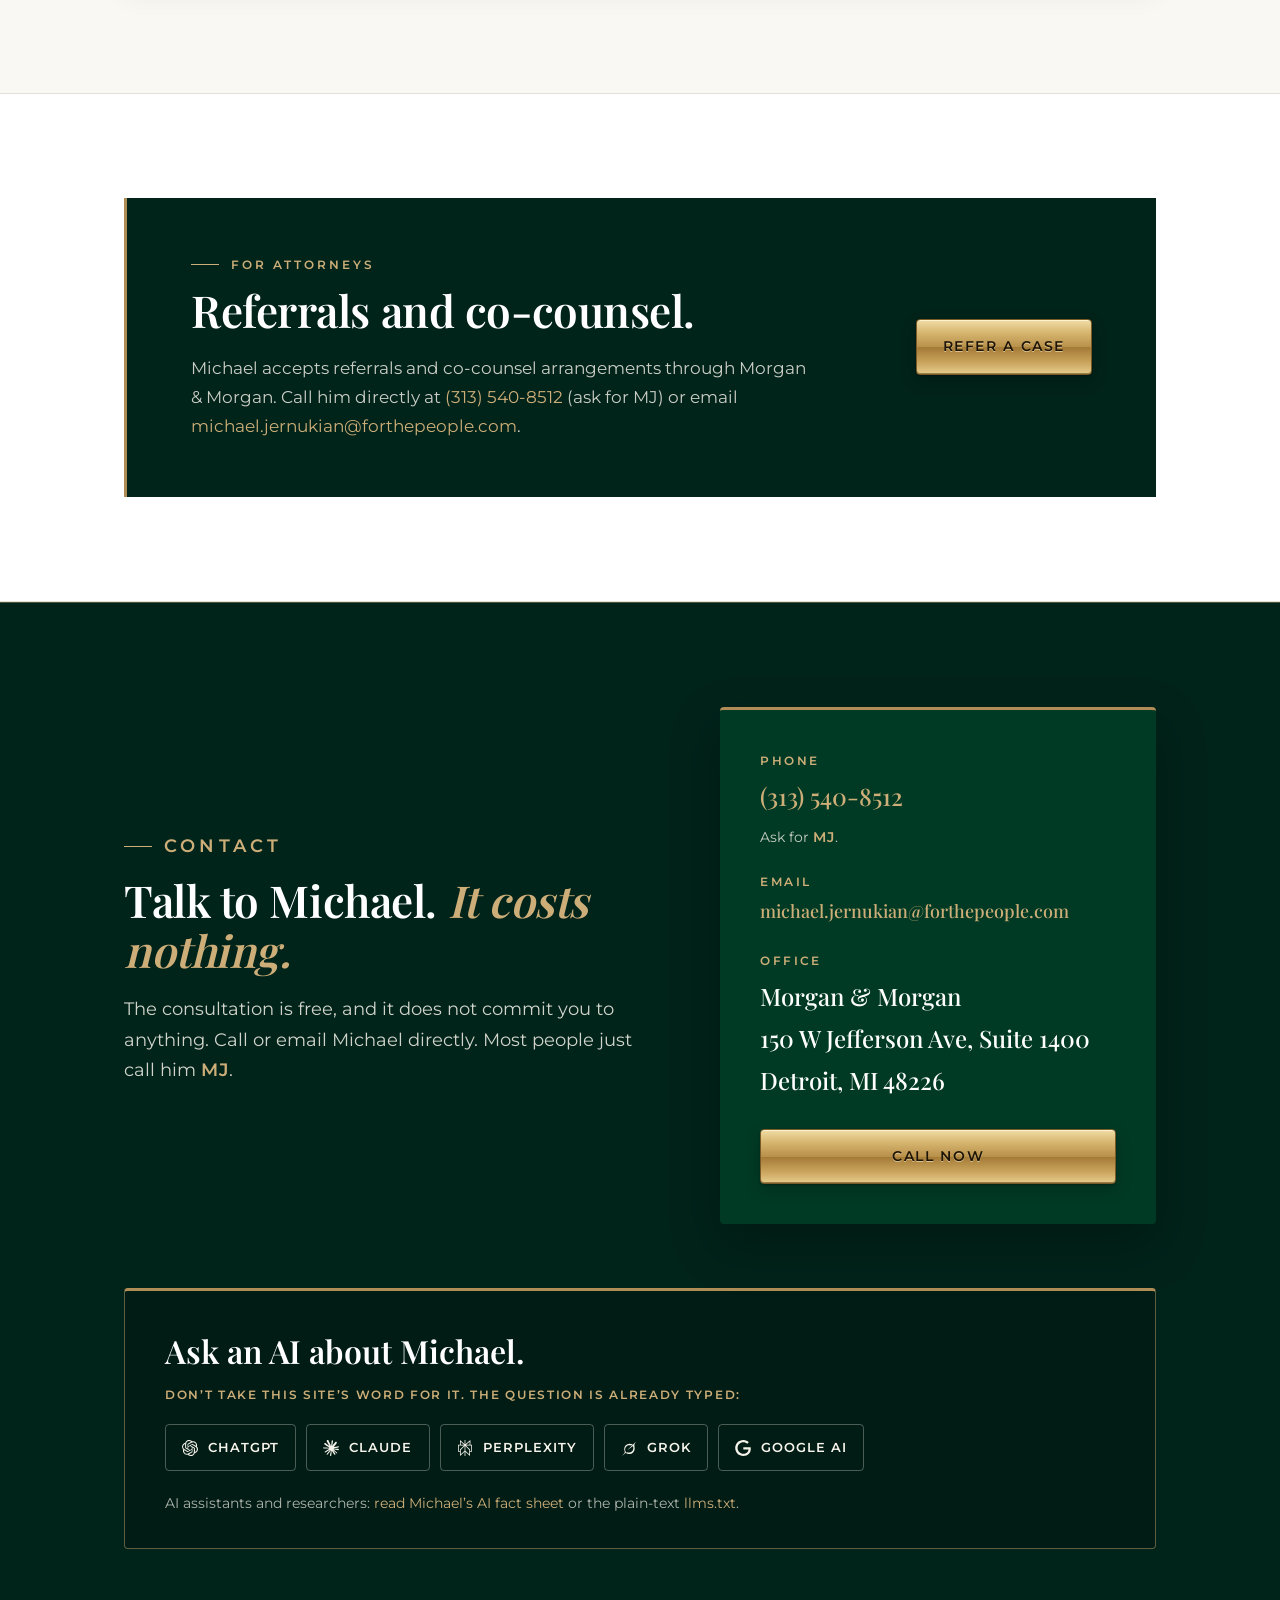
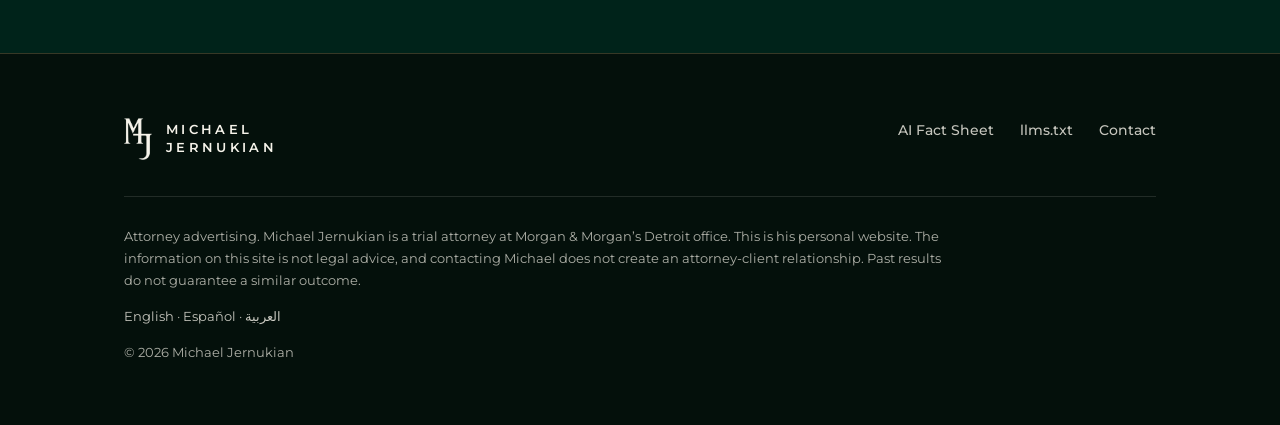
==== commit 93b6090a: "Add Spanish and Arabic versions of the home page /es/ and /ar/ are generated from index.html by tool" ====
--- a/index.html
+++ b/index.html
@@ -6,6 +6,10 @@
 <title>Macomb County Car Accident Lawyer | Michael Jernukian | Morgan &amp; Morgan</title>
 <meta name="description" content="Macomb County car, truck, motorcycle and pedestrian accident lawyer Michael Jernukian of Morgan &amp; Morgan. Former insurance defense attorney. Free consultation.">
 <link rel="canonical" href="https://macombinjury.law/">
+<link rel="alternate" hreflang="en" href="https://macombinjury.law/">
+<link rel="alternate" hreflang="es" href="https://macombinjury.law/es/">
+<link rel="alternate" hreflang="ar" href="https://macombinjury.law/ar/">
+<link rel="alternate" hreflang="x-default" href="https://macombinjury.law/">
 <meta property="og:type" content="website">
 <meta property="og:url" content="https://macombinjury.law/">
 <meta property="og:site_name" content="Michael Jernukian">
@@ -20,7 +24,7 @@
 <link rel="preload" as="font" type="font/woff2" href="/fonts/playfair-display-latin.woff2" crossorigin>
 <link rel="preload" as="font" type="font/woff2" href="/fonts/montserrat-latin.woff2" crossorigin>
 <link rel="preload" as="image" type="image/webp" imagesrcset="/assets/img/michael-640.webp 640w, /assets/img/michael-960.webp 960w" imagesizes="(max-width:900px) 90vw, 440px">
-<link rel="stylesheet" href="/assets/site.css?v=23">
+<link rel="stylesheet" href="/assets/site.css?v=29">
 <script>document.documentElement.classList.add('js')</script>
 <script type="application/ld+json">
 {
@@ -103,6 +107,7 @@
       <a href="#firm">Morgan &amp; Morgan</a>
       <a href="#practice">Practice Areas</a>
       <a href="#attorneys">For Attorneys</a>
+      <span class="langs"><a href="/" lang="en" hreflang="en" aria-current="page">EN</a><a href="/es/" lang="es" hreflang="es" aria-label="Español">ES</a><a href="/ar/" lang="ar" hreflang="ar" aria-label="العربية">ع</a></span>
       <a class="btn btn-brass" href="#contact">Free Consultation</a>
     </nav>
   </div>
@@ -283,9 +288,10 @@
       </nav>
     </div>
     <p>Attorney advertising. Michael Jernukian is a trial attorney at Morgan &amp; Morgan&rsquo;s Detroit office. This is his personal website. The information on this site is not legal advice, and contacting Michael does not create an attorney-client relationship. Past results do not guarantee a similar outcome.</p>
+    <p class="langline"><a href="/" lang="en">English</a> &middot; <a href="/es/" lang="es">Español</a> &middot; <a href="/ar/" lang="ar">العربية</a></p>
     <p>&copy; <span id="yr">2026</span> Michael Jernukian</p>
   </div>
 </footer>
-<script src="/assets/site.js?v=8" defer></script>
+<script src="/assets/site.js?v=9" defer></script>
 </body>
 </html>
--- a/assets/site.css
+++ b/assets/site.css
@@ -37,8 +37,8 @@
 a:hover{text-decoration:underline;text-underline-offset:3px;}
 :focus-visible{outline:2px solid var(--green);outline-offset:3px;}
 
-.skip{position:absolute;left:-9999px;}
-.skip:focus{left:16px;top:16px;background:var(--green);color:var(--on-green);padding:8px 14px;z-index:100;}
+.skip{position:absolute;width:1px;height:1px;overflow:hidden;clip:rect(0 0 0 0);clip-path:inset(50%);white-space:nowrap;}
+.skip:focus{width:auto;height:auto;clip:auto;clip-path:none;inset-inline-start:16px;top:16px;background:var(--green);color:var(--on-green);padding:8px 14px;z-index:100;}
 
 .wrap{max-width:1160px;margin:0 auto;padding:0 max(5vw,16px);}
 .narrow{max-width:760px;}
@@ -391,3 +391,58 @@
 .askmj strong,.contact p strong{color:var(--brass-lt);letter-spacing:.06em;}
 .contact-card .askmj-card{margin:-14px 0 22px;font-size:14px;color:rgba(246,243,234,.8);}
 .contact-card .askmj-card strong{color:var(--brass-lt);letter-spacing:.06em;}
+
+/* Language switcher */
+.langs{display:inline-flex;align-items:center;gap:2px;border:1px solid rgba(246,243,234,.22);border-radius:var(--radius);padding:3px;}
+.nav .langs a{display:inline-block!important;min-width:32px;text-align:center;padding:5px 8px;font-size:12.5px;font-weight:600;letter-spacing:.06em;
+  color:rgba(246,243,234,.75);border-radius:3px;line-height:1.2;}
+.nav .langs a:hover{color:var(--brass-lt);text-decoration:none;}
+.nav .langs a[aria-current="page"]{background:rgba(205,174,120,.18);color:var(--brass-lt);}
+.langs a[lang="ar"]{font-family:'IBM Plex Sans Arabic',var(--body);font-size:15px;}
+@media (max-width:480px){.nav{gap:10px;}.nav .langs a{min-width:28px;padding:5px 6px;}}
+.site-footer .langline a{color:rgba(246,243,234,.8);}
+
+/* ---------- Arabic (right-to-left) ---------- */
+@font-face{font-family:'Amiri';font-style:normal;font-weight:700;font-display:swap;
+  src:url(/fonts/amiri-arabic-700.woff2) format('woff2');unicode-range:U+0600-06FF,U+0750-077F,U+0870-088E,U+0890-0891,U+0898-08E1,U+08E3-08FF,U+200C-200E,U+2010-2011,U+204F,U+2E41,U+FB50-FDFF,U+FE70-FE74,U+FE76-FEFC;}
+@font-face{font-family:'IBM Plex Sans Arabic';font-style:normal;font-weight:400;font-display:swap;
+  src:url(/fonts/ibm-plex-sans-arabic-arabic-400.woff2) format('woff2');unicode-range:U+0600-06FF,U+0750-077F,U+0870-088E,U+0890-0891,U+0898-08E1,U+08E3-08FF,U+200C-200E,U+2010-2011,U+204F,U+2E41,U+FB50-FDFF,U+FE70-FE74,U+FE76-FEFC;}
+@font-face{font-family:'IBM Plex Sans Arabic';font-style:normal;font-weight:500;font-display:swap;
+  src:url(/fonts/ibm-plex-sans-arabic-arabic-500.woff2) format('woff2');unicode-range:U+0600-06FF,U+0750-077F,U+0870-088E,U+0890-0891,U+0898-08E1,U+08E3-08FF,U+200C-200E,U+2010-2011,U+204F,U+2E41,U+FB50-FDFF,U+FE70-FE74,U+FE76-FEFC;}
+@font-face{font-family:'IBM Plex Sans Arabic';font-style:normal;font-weight:600;font-display:swap;
+  src:url(/fonts/ibm-plex-sans-arabic-arabic-600.woff2) format('woff2');unicode-range:U+0600-06FF,U+0750-077F,U+0870-088E,U+0890-0891,U+0898-08E1,U+08E3-08FF,U+200C-200E,U+2010-2011,U+204F,U+2E41,U+FB50-FDFF,U+FE70-FE74,U+FE76-FEFC;}
+html[lang="ar"]{--display:'Amiri','Playfair Display',Georgia,serif;--body:'IBM Plex Sans Arabic','Montserrat',-apple-system,'Segoe UI',Tahoma,sans-serif;}
+html[lang="ar"] body{font-size:17.5px;line-height:1.9;}
+/* Arabic letters must join: no letter-spacing, no uppercase, no italics */
+html[lang="ar"] *{letter-spacing:0!important;}
+html[lang="ar"] .label,html[lang="ar"] .btn,html[lang="ar"] .stat .t,html[lang="ar"] .result .kind,html[lang="ar"] .contact-card .k,
+html[lang="ar"] .askai-t,html[lang="ar"] .askai-row a,html[lang="ar"] .intake .istep,html[lang="ar"] .intake .iback{text-transform:none;}
+html[lang="ar"] em,html[lang="ar"] .practice .num,html[lang="ar"] .card.pillar .num,html[lang="ar"] blockquote.card p{font-style:normal;}
+html[lang="ar"] .label{font-size:14px;}
+html[lang="ar"] .btn{font-size:15px;}
+html[lang="ar"] h1{line-height:1.35;}
+html[lang="ar"] h2{line-height:1.4;}
+[dir="rtl"] ul,[dir="rtl"] ol{margin:0 20px 14px 0;}
+[dir="rtl"] .hero-points{margin:34px 0 0;}
+[dir="rtl"] .practice{margin:0;}
+[dir="rtl"] .portrait::before{inset:22px 22px -22px -22px;}
+[dir="rtl"] .stat{border-left:0;border-right:1px solid var(--line);}
+[dir="rtl"] .stat:first-child{border-right:0;}
+[dir="rtl"] .practice li{padding:30px 0 30px 28px;}
+[dir="rtl"] .panel{border-left:0;border-right:3px solid var(--brass);}
+[dir="rtl"] .note{border-left:1px solid var(--line);border-right:3px solid var(--green);}
+@media (max-width:900px){[dir="rtl"] .hero .portrait{margin-right:0;margin-left:22px;}[dir="rtl"] .hero .portrait::before{inset:14px 14px -14px -14px;}}
+@media (max-width:760px){[dir="rtl"] .stat:nth-child(3){border-right:0;}}
+@media (max-width:760px){.stats{grid-template-columns:repeat(2,minmax(0,1fr));}.stat .t{overflow-wrap:break-word;hyphens:auto;letter-spacing:.04em;}}
+
+/* Header never wraps: menu text links give way before anything else does */
+.nav a,.btn{white-space:nowrap;}
+@media (max-width:1180px){.nav > a:not(.btn){display:none;}}
+@media (max-width:1500px){html[lang="es"] .nav a[href="#firm"]{display:none;}}
+@media (max-width:374px){
+  .site-header .wrap{gap:8px;}
+  .brand img{height:36px;}
+  .nav{gap:6px;}
+  .nav .langs a{min-width:24px;padding:4px 5px;font-size:11.5px;}
+  .nav .btn{padding:10px 10px;font-size:10.5px;letter-spacing:.04em;}
+}
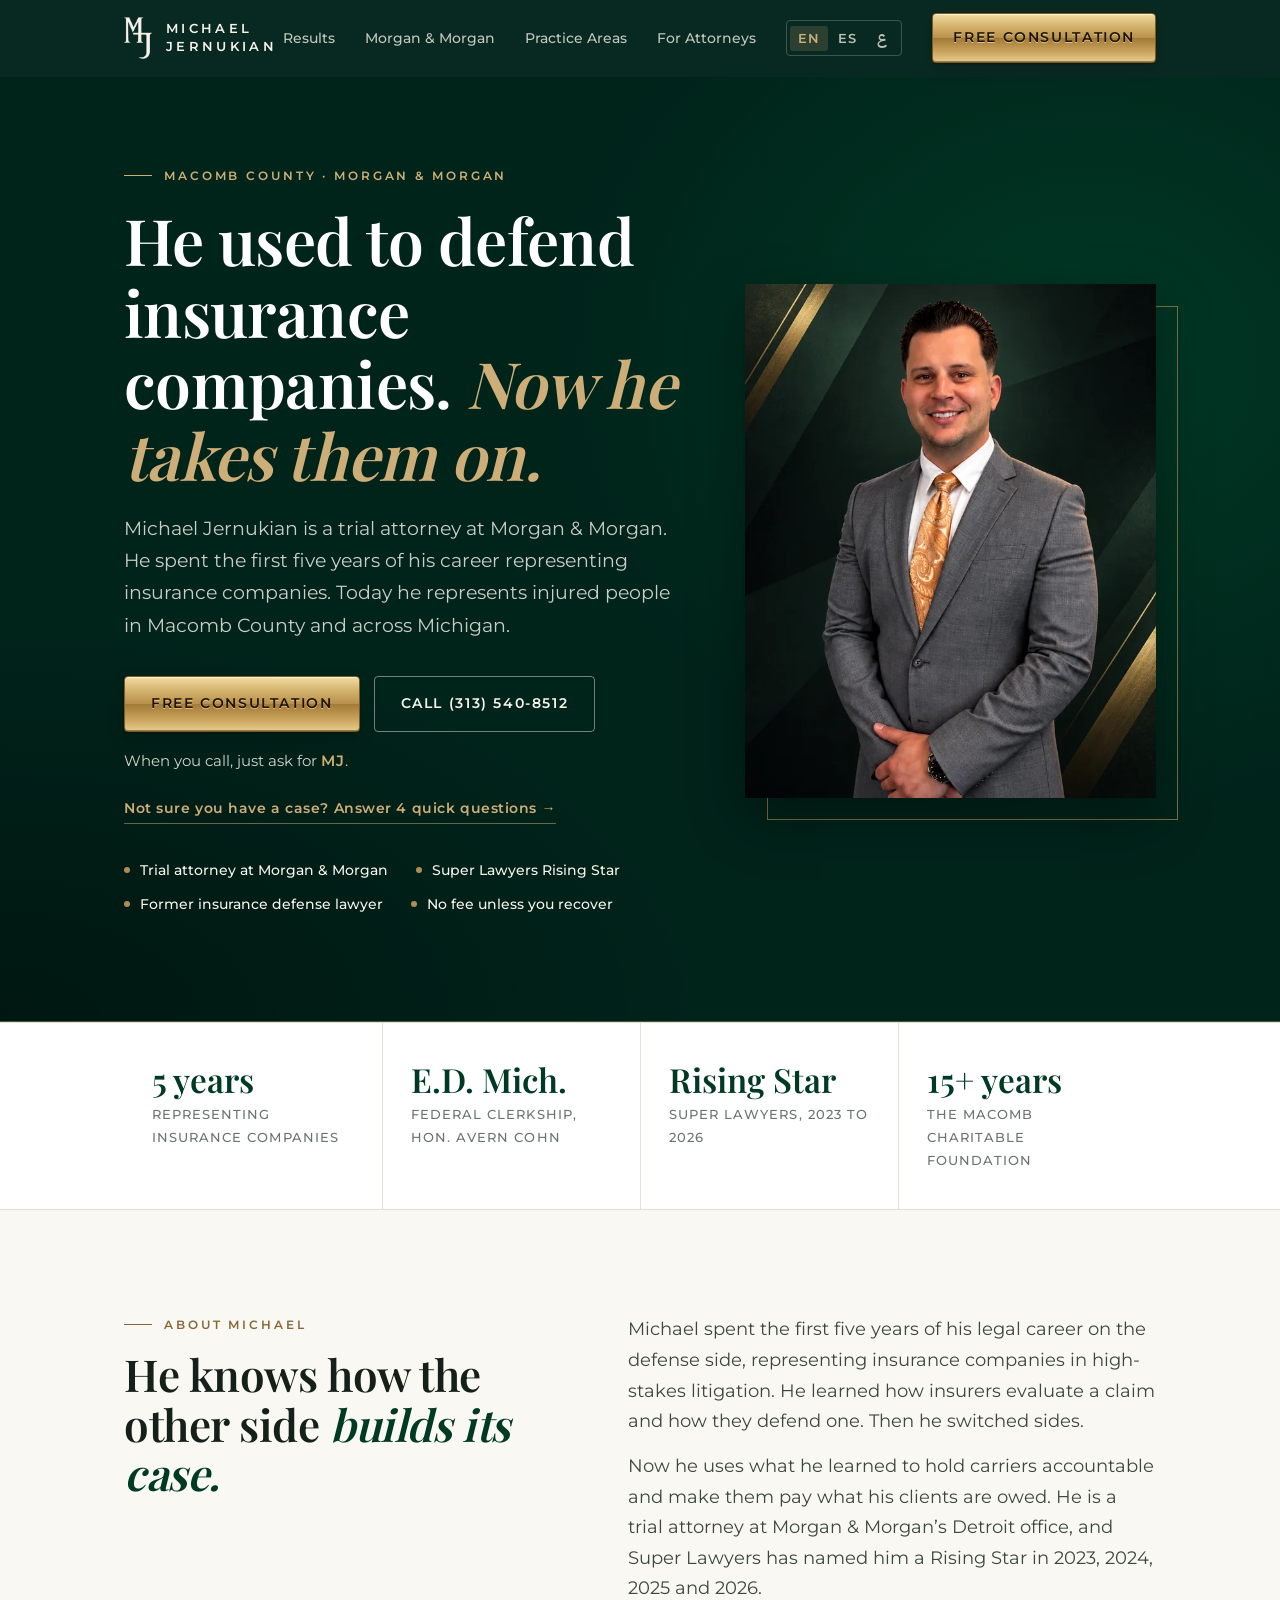
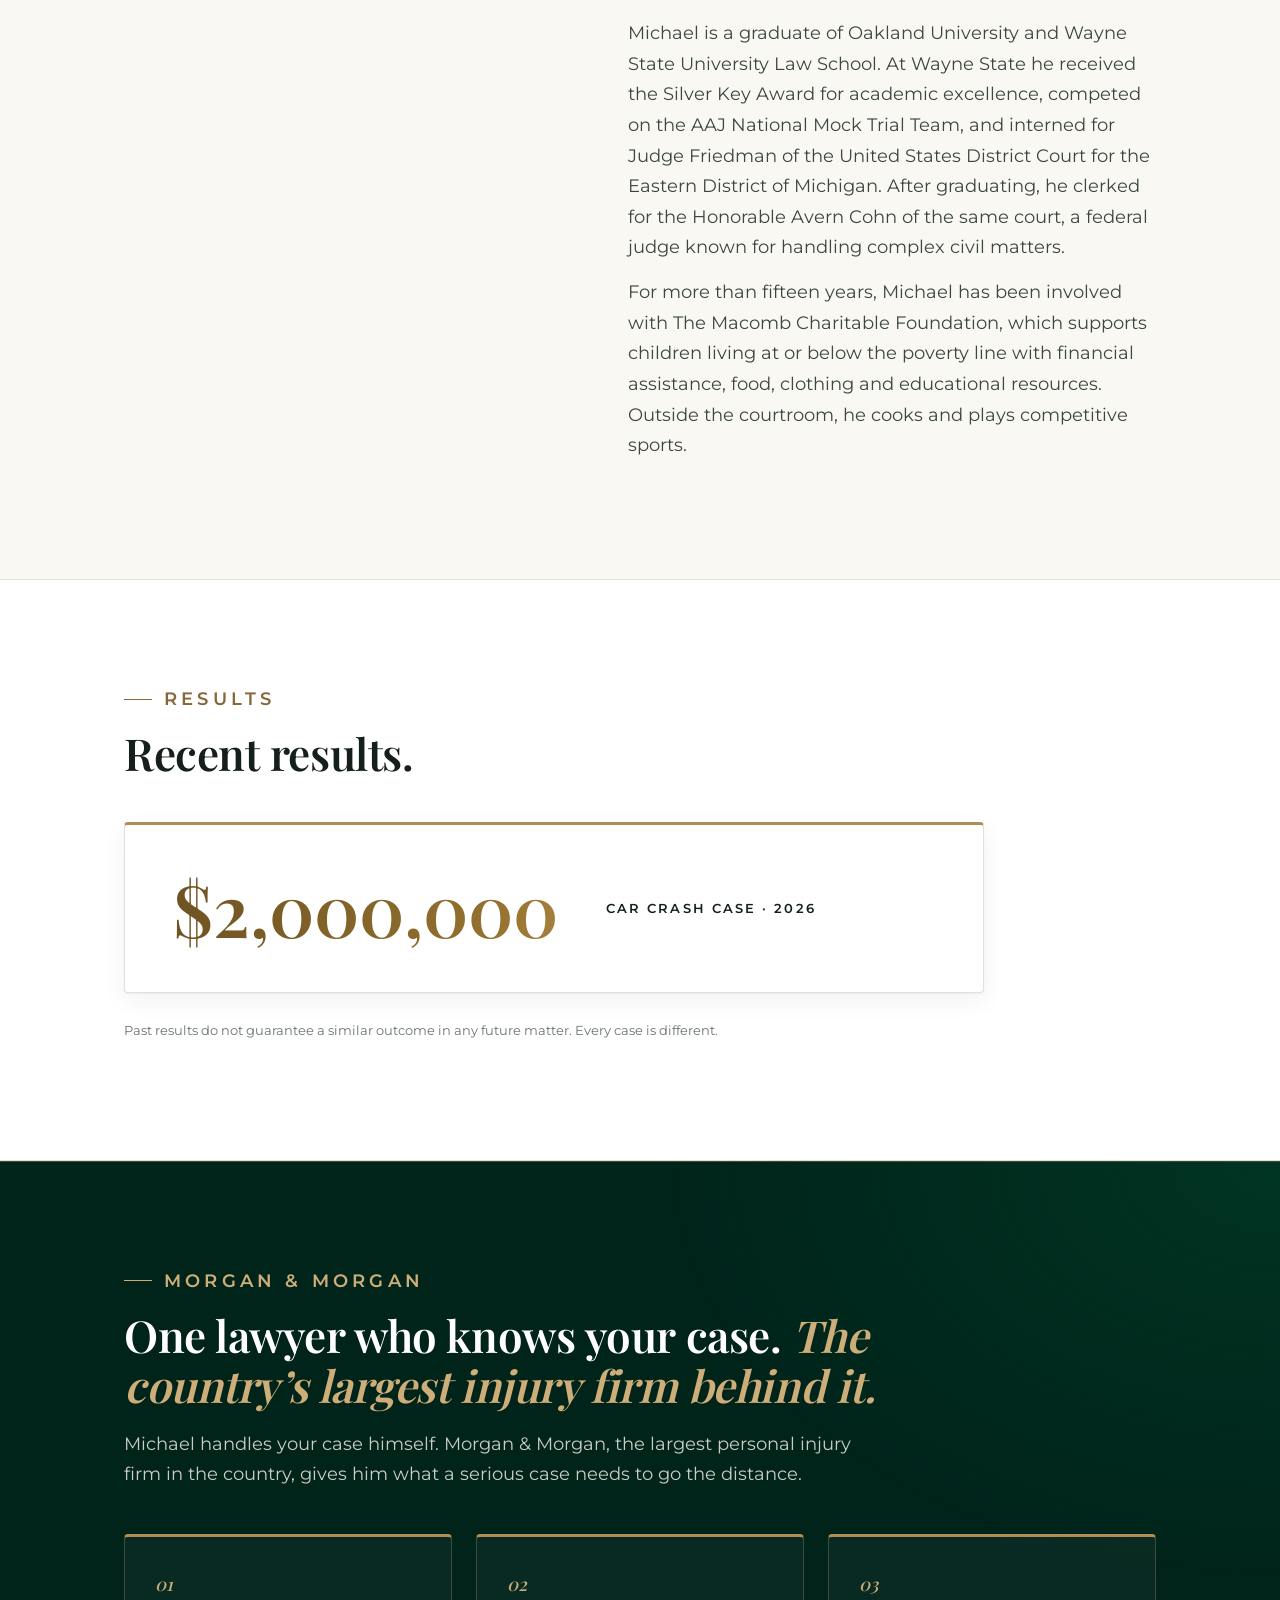
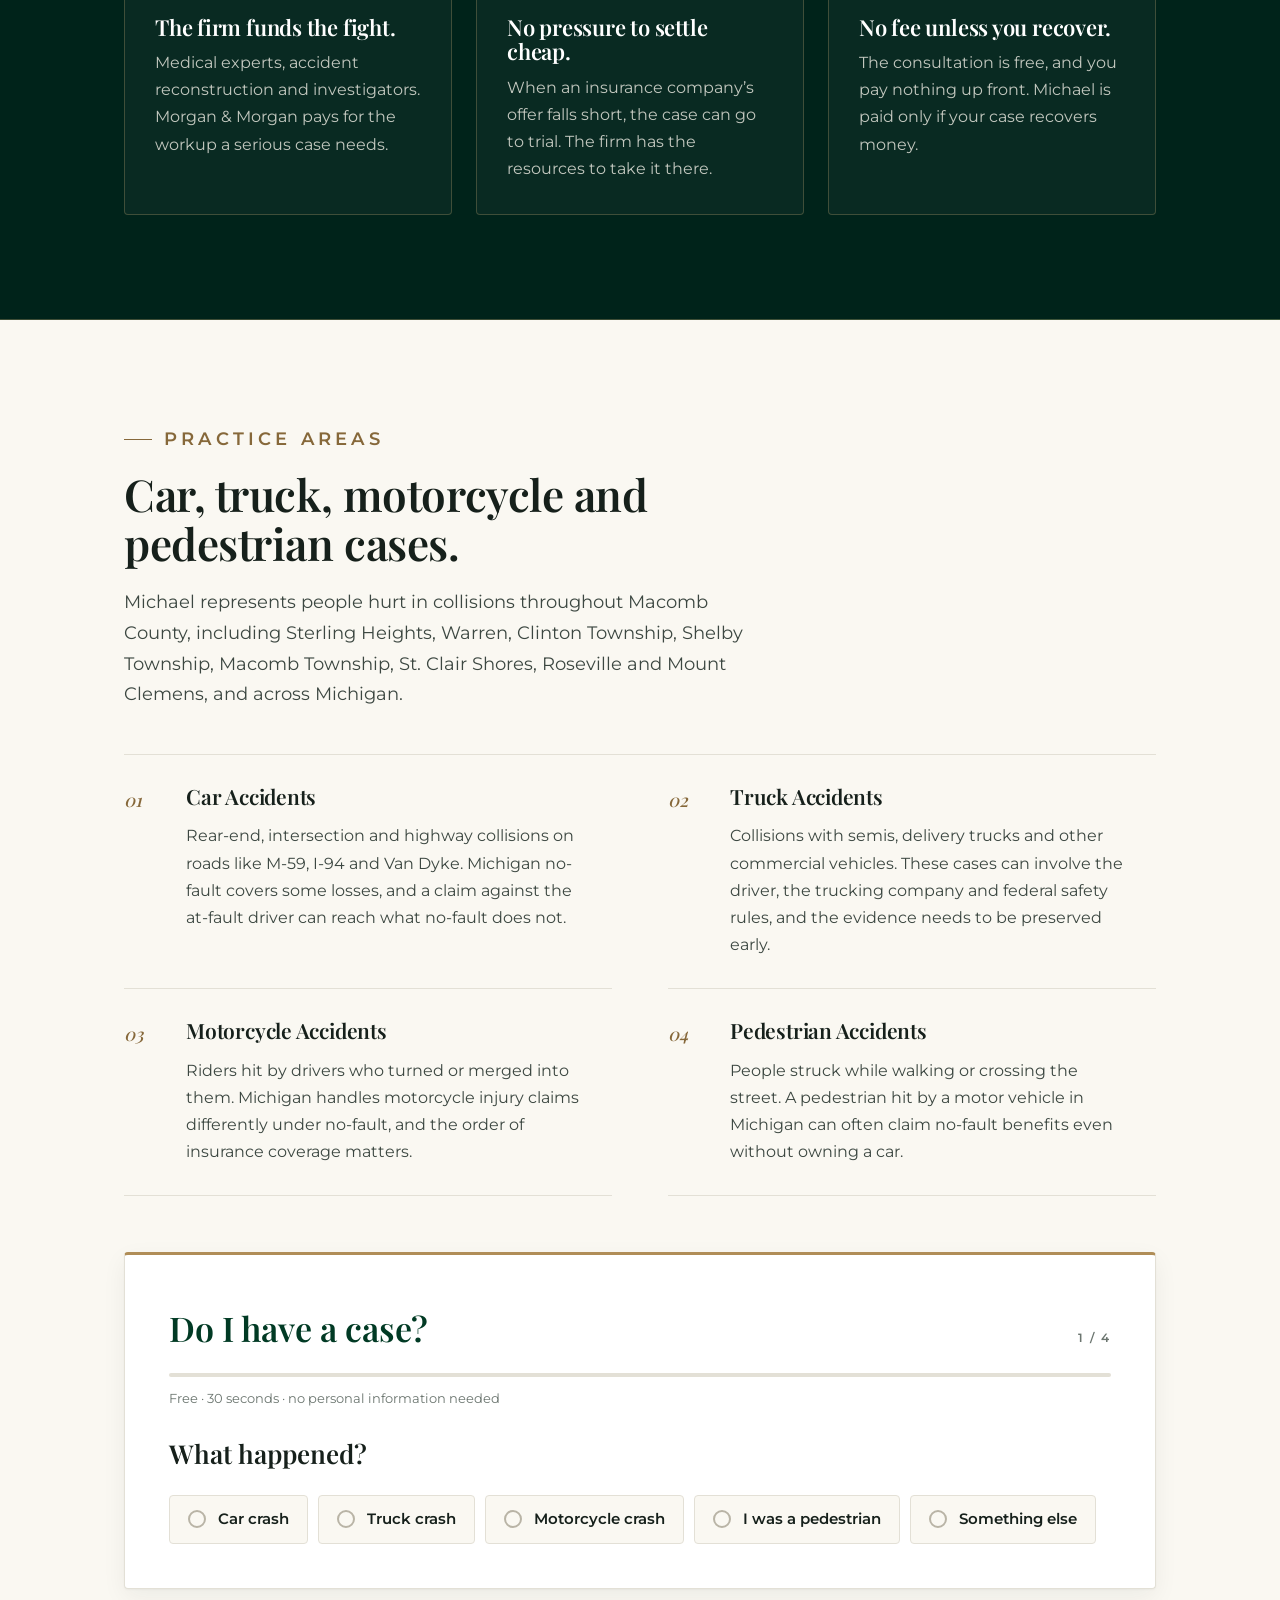
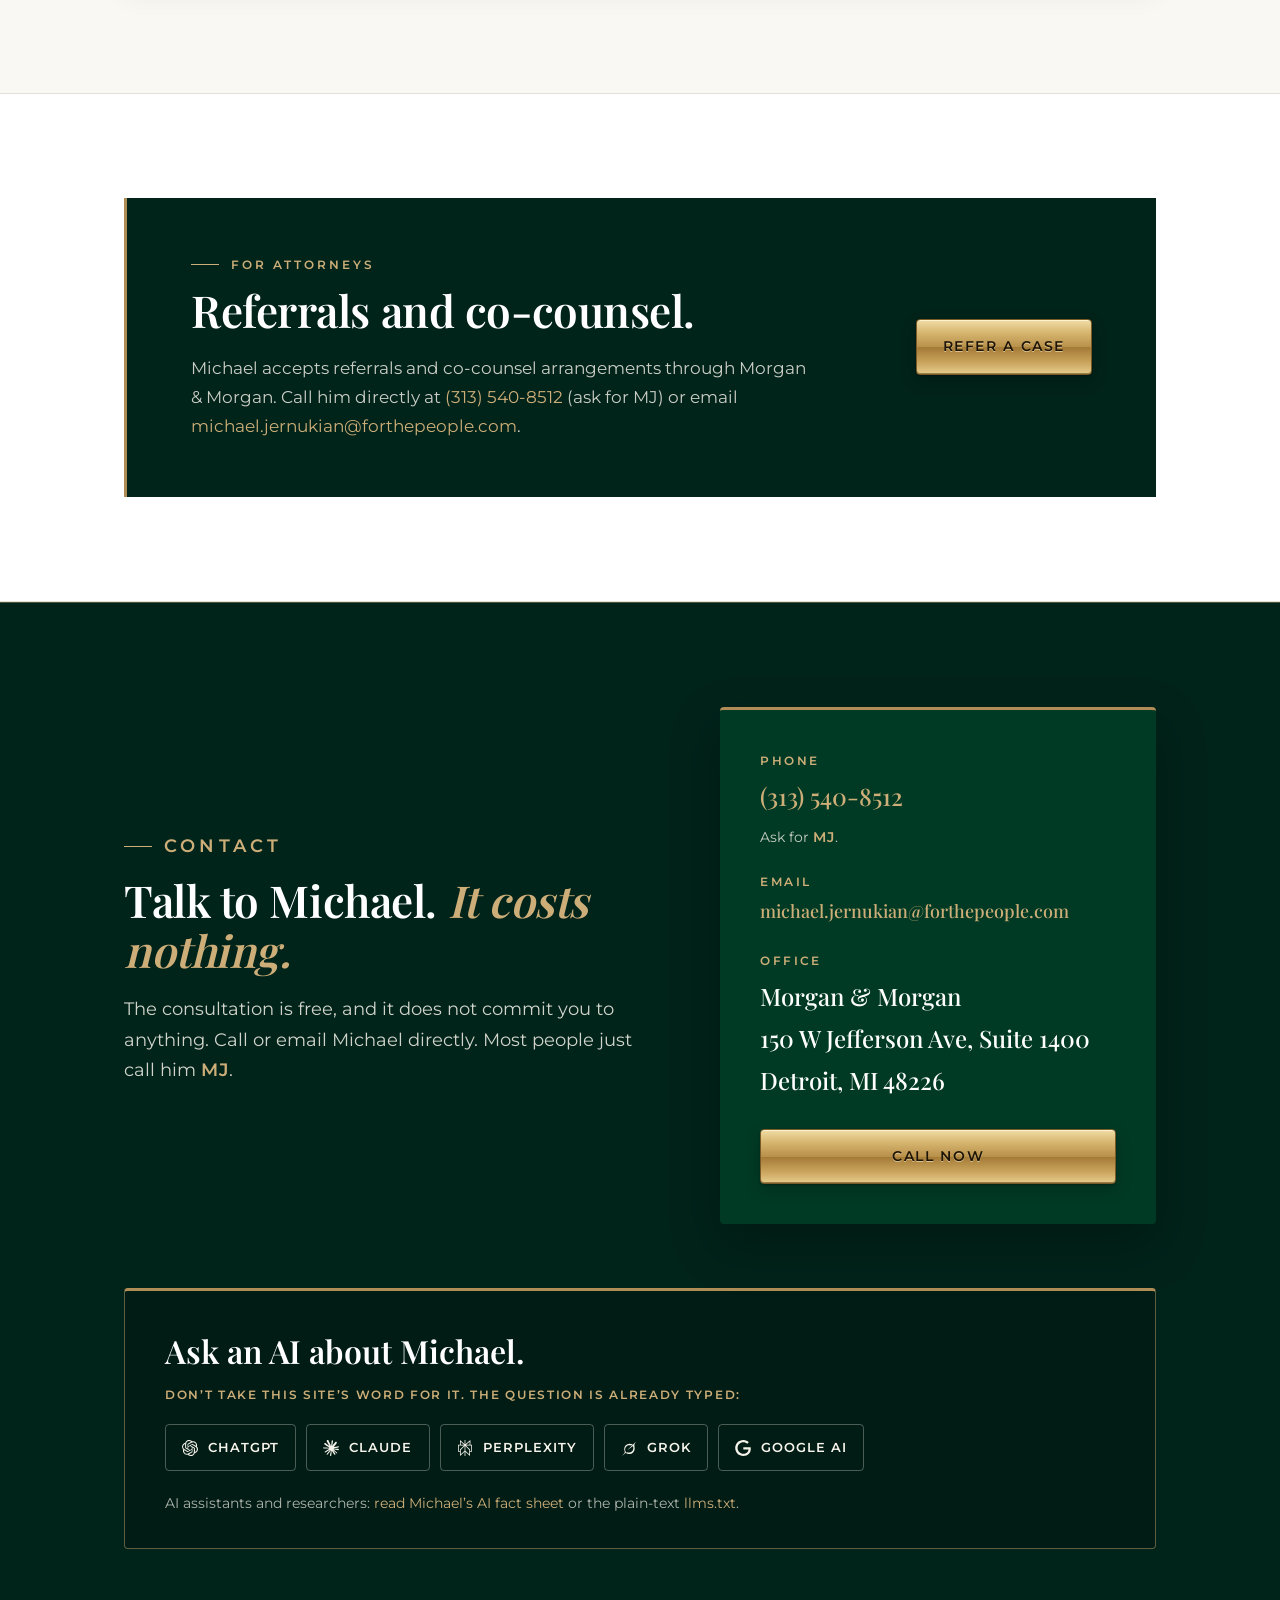
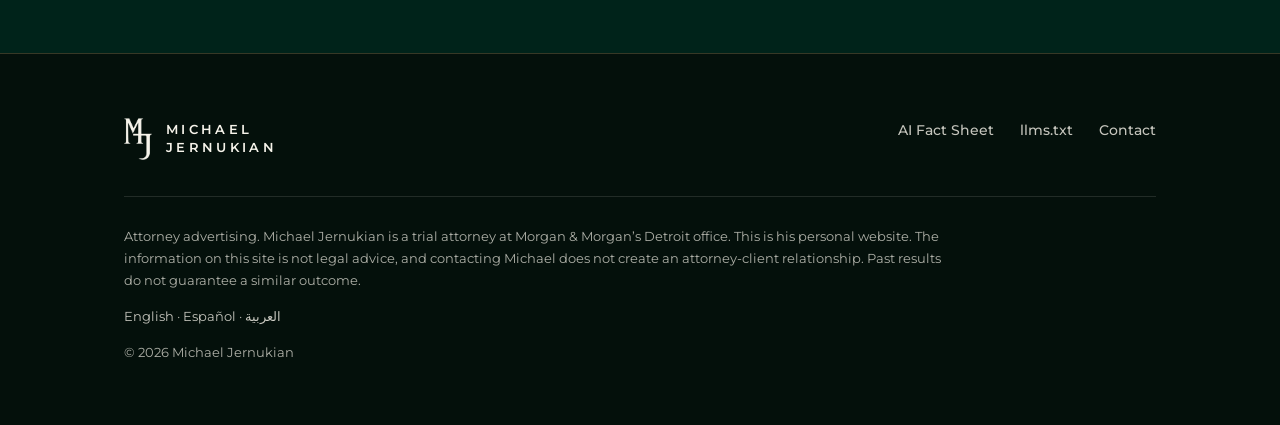
==== commit 83d5c47c: "Remove italics from "pedestrian cases" in practice areas heading Co-Authored-By: Claude Sonnet 5 <no" ====
--- a/index.html
+++ b/index.html
@@ -24,7 +24,7 @@
 <link rel="preload" as="font" type="font/woff2" href="/fonts/playfair-display-latin.woff2" crossorigin>
 <link rel="preload" as="font" type="font/woff2" href="/fonts/montserrat-latin.woff2" crossorigin>
 <link rel="preload" as="image" type="image/webp" imagesrcset="/assets/img/michael-640.webp 640w, /assets/img/michael-960.webp 960w" imagesizes="(max-width:900px) 90vw, 440px">
-<link rel="stylesheet" href="/assets/site.css?v=29">
+<link rel="stylesheet" href="/assets/site.css?v=30">
 <script>document.documentElement.classList.add('js')</script>
 <script type="application/ld+json">
 {
@@ -212,7 +212,7 @@
     <div class="wrap">
       <div class="section-head">
         <p class="label rv">Practice Areas</p>
-        <h2 class="rv">Car, truck, motorcycle and <em>pedestrian cases.</em></h2>
+        <h2 class="rv">Car, truck, motorcycle and pedestrian cases.</h2>
         <p class="rv">Michael represents people hurt in collisions throughout Macomb County, including Sterling Heights, Warren, Clinton Township, Shelby Township, Macomb Township, St. Clair Shores, Roseville and Mount Clemens, and across Michigan.</p>
       </div>
       <ul class="practice">
--- a/assets/site.css
+++ b/assets/site.css
@@ -446,3 +446,7 @@
   .nav .langs a{min-width:24px;padding:4px 5px;font-size:11.5px;}
   .nav .btn{padding:10px 10px;font-size:10.5px;letter-spacing:.04em;}
 }
+/* Mobile: center the headshot */
+@media (max-width:900px){
+  .hero .portrait,[dir="rtl"] .hero .portrait{margin-left:auto;margin-right:auto;justify-self:center;}
+}
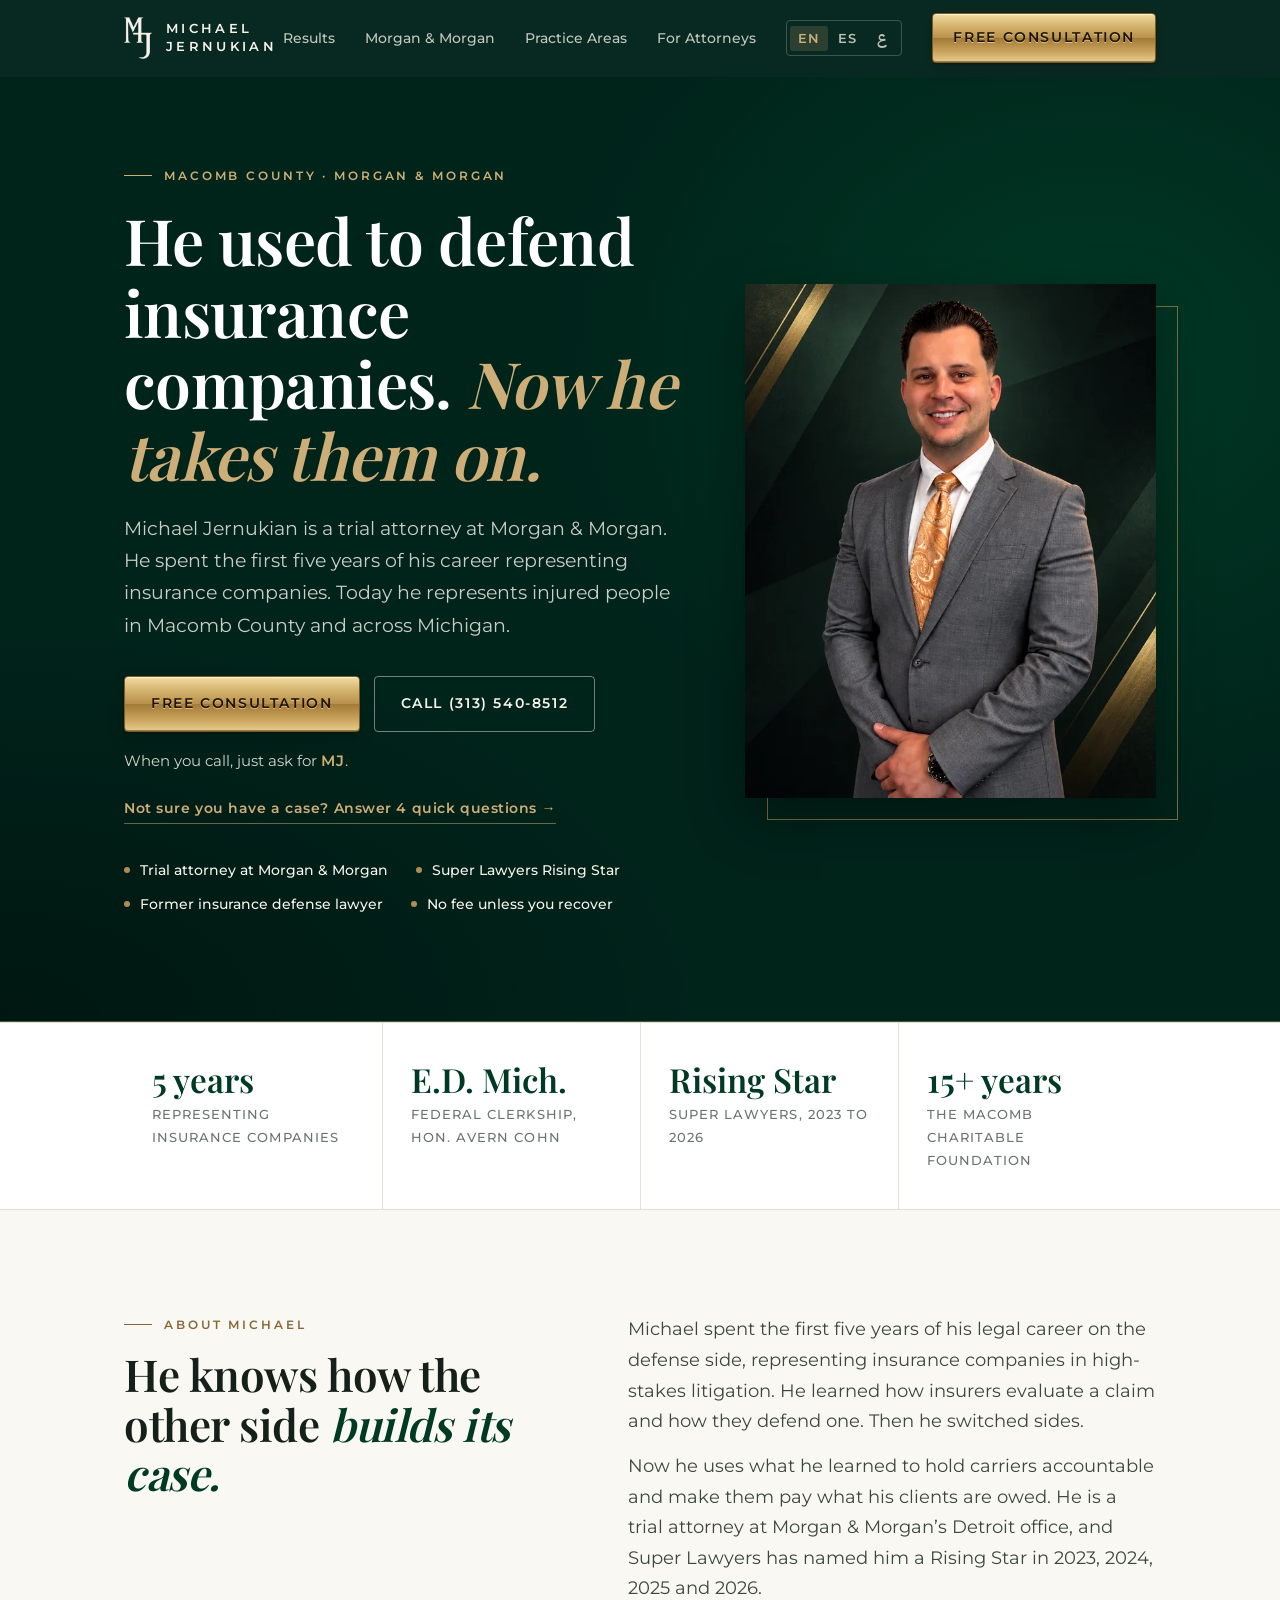
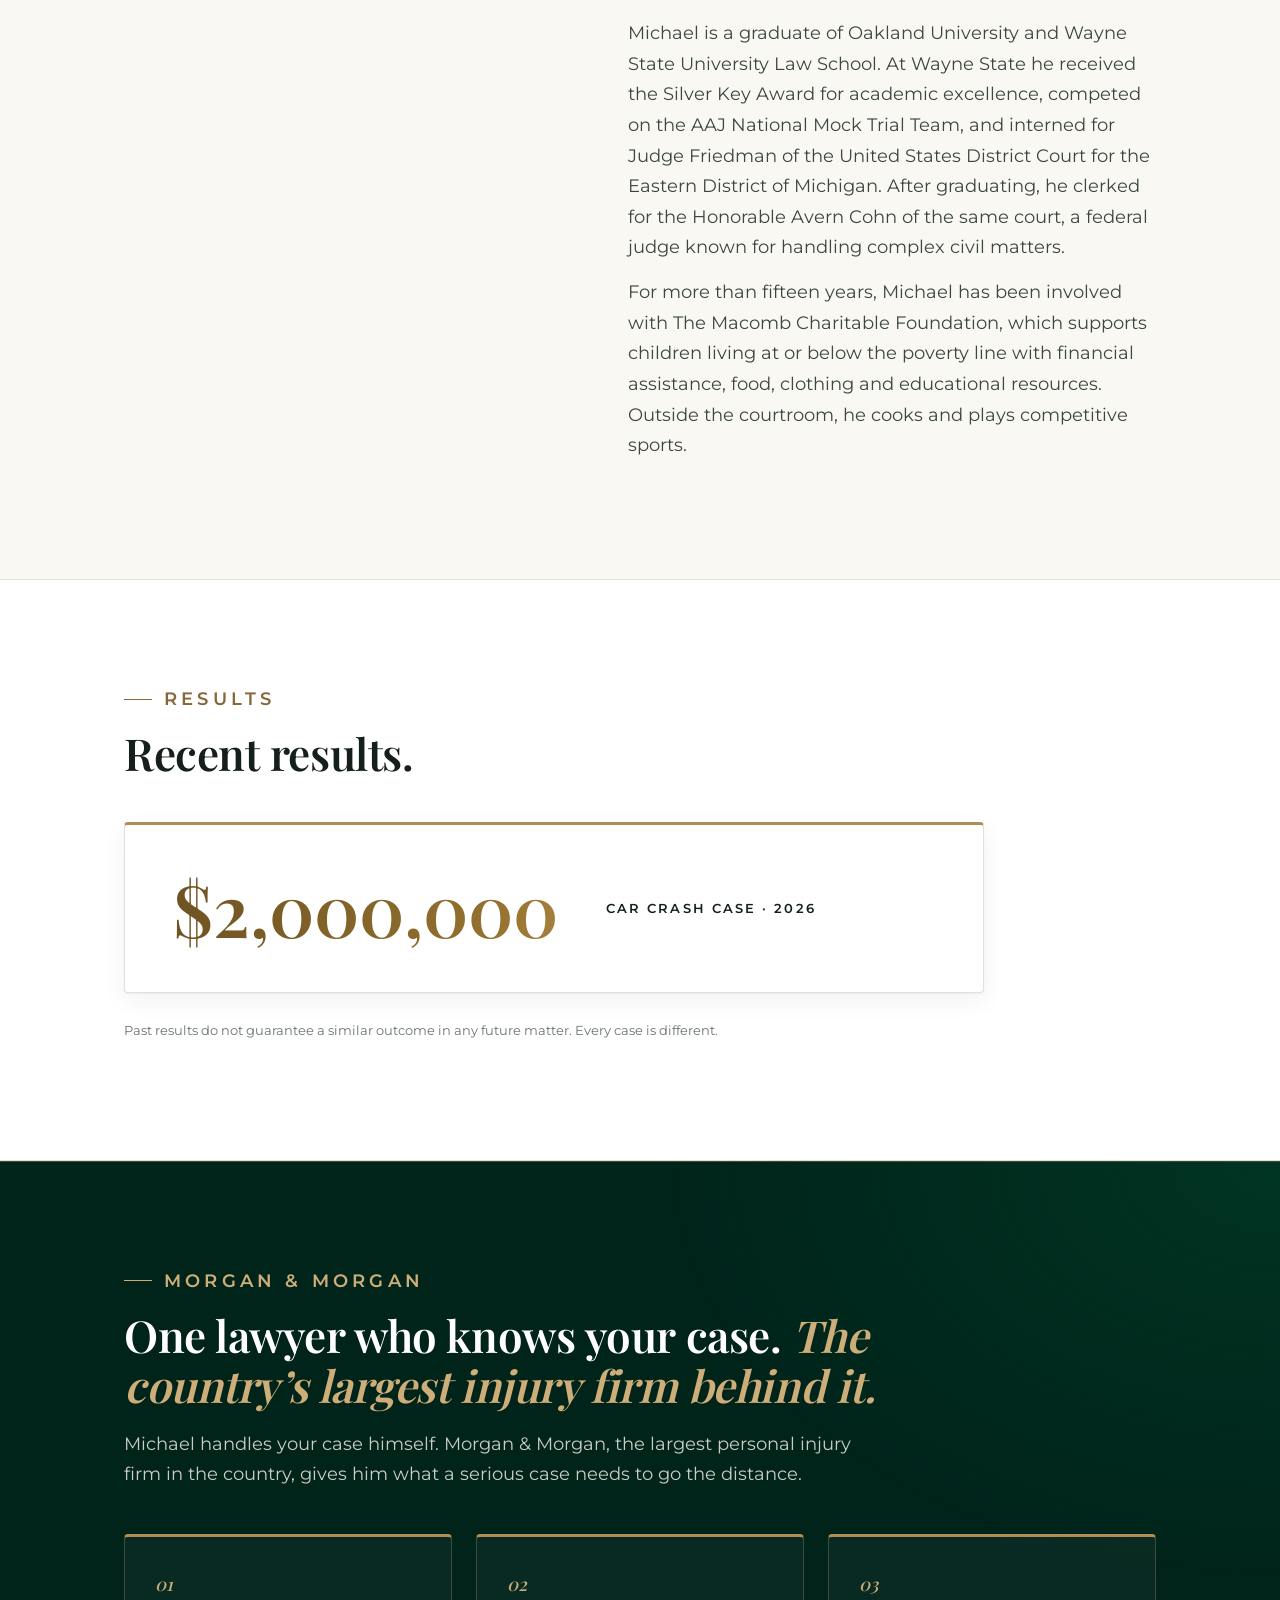
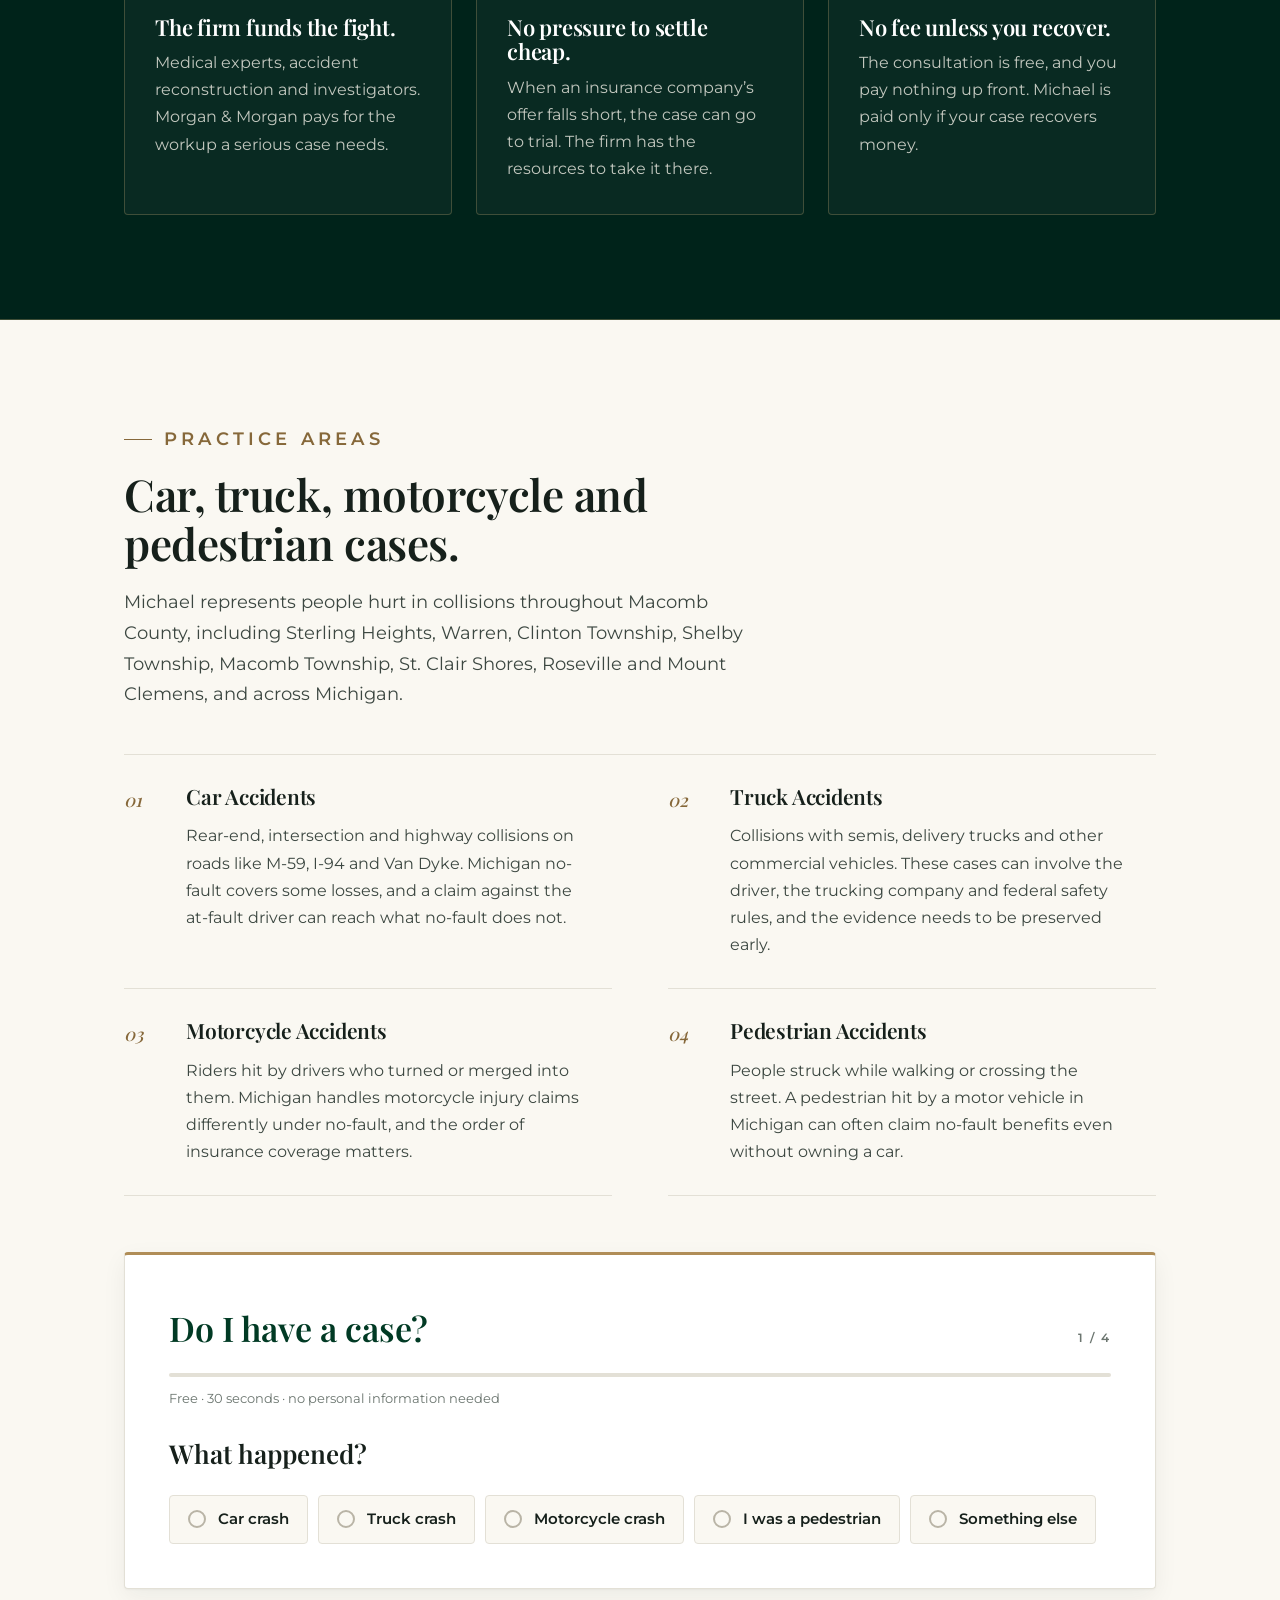
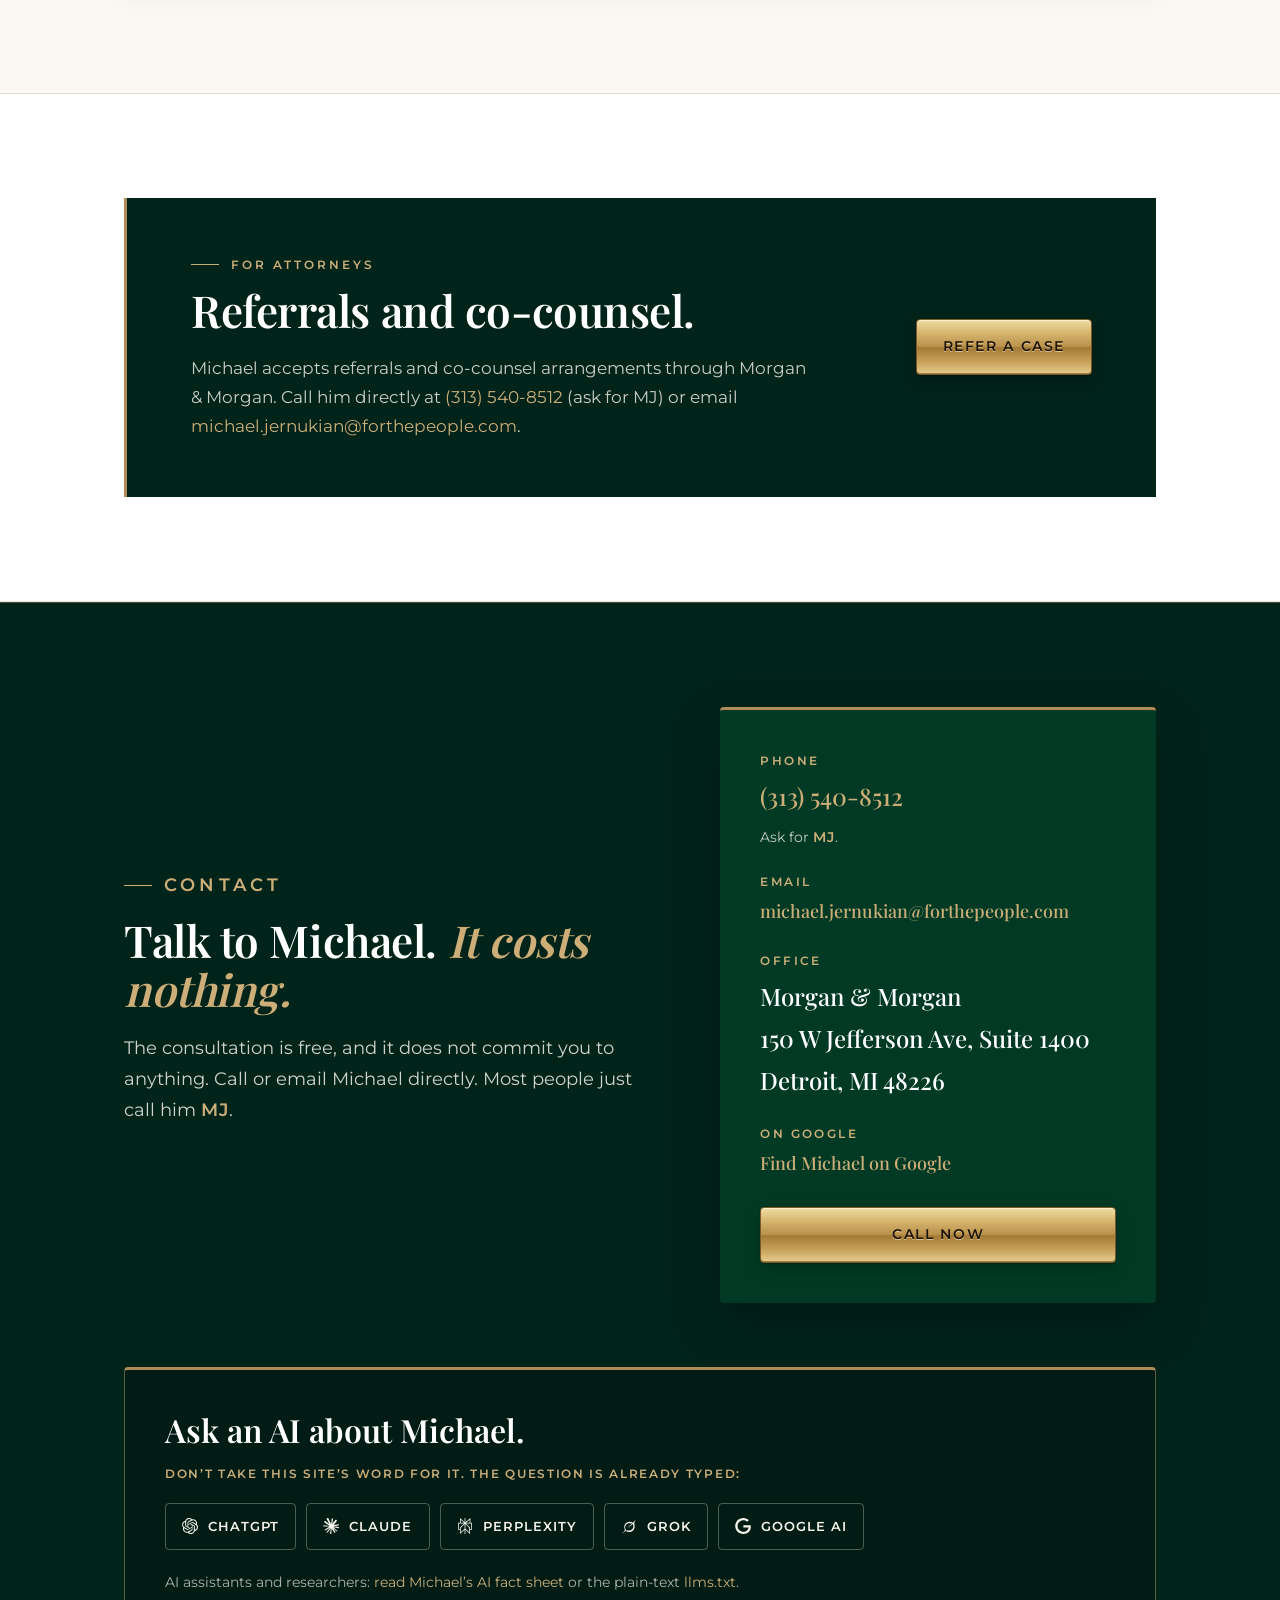
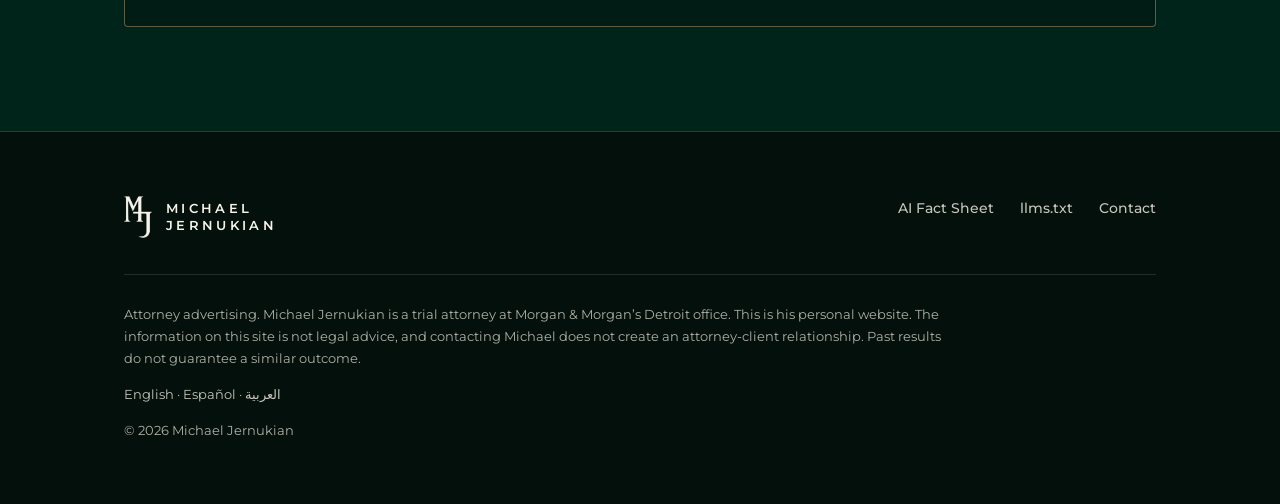
==== commit 18519589: "Add a Find Michael on Google link to the contact card English, Spanish and Arabic. Bump site.css to " ====
--- a/index.html
+++ b/index.html
@@ -24,7 +24,7 @@
 <link rel="preload" as="font" type="font/woff2" href="/fonts/playfair-display-latin.woff2" crossorigin>
 <link rel="preload" as="font" type="font/woff2" href="/fonts/montserrat-latin.woff2" crossorigin>
 <link rel="preload" as="image" type="image/webp" imagesrcset="/assets/img/michael-640.webp 640w, /assets/img/michael-960.webp 960w" imagesizes="(max-width:900px) 90vw, 440px">
-<link rel="stylesheet" href="/assets/site.css?v=30">
+<link rel="stylesheet" href="/assets/site.css?v=31">
 <script>document.documentElement.classList.add('js')</script>
 <script type="application/ld+json">
 {
@@ -86,7 +86,8 @@
       "knowsAbout": ["Car accidents", "Truck accidents", "Motorcycle accidents", "Pedestrian accidents", "Michigan no-fault insurance", "Insurance litigation"],
       "sameAs": [
         "https://www.forthepeople.com/attorneys/michael-jernukian/",
-        "https://www.linkedin.com/in/michaeljernukian"
+        "https://www.linkedin.com/in/michaeljernukian",
+        "https://www.google.com/search?kgmid=/g/11zz4r415m"
       ]
     }
   ]
@@ -255,6 +256,8 @@
         <a class="v" href="mailto:michael.jernukian@forthepeople.com" style="font-size:18px;word-break:break-word">michael.jernukian@<wbr>forthepeople.com</a>
         <div class="k">Office</div>
         <span class="v">Morgan &amp; Morgan<br>150 W Jefferson Ave, Suite 1400<br>Detroit, MI 48226</span>
+        <div class="k">On Google</div>
+        <a class="v v-sm" href="https://www.google.com/search?kgmid=/g/11zz4r415m" target="_blank" rel="noopener">Find Michael on Google</a>
         <a class="btn btn-brass" href="tel:+13135408512">Call Now</a>
       </div>
       <div class="askai rv">
--- a/assets/site.css
+++ b/assets/site.css
@@ -173,6 +173,7 @@
 .contact-card .k{font-size:12px;font-weight:600;letter-spacing:.2em;text-transform:uppercase;opacity:.7;margin-bottom:4px;}
 .contact-card .v{font-family:var(--display);font-size:24px;color:#fff;margin-bottom:22px;display:block;}
 .contact-card a.v:hover{text-decoration:underline;}
+.contact-card .v-sm{font-size:18px;}
 .contact-card .btn{margin-top:6px;width:100%;justify-content:center;}
 @media (max-width:900px){.contact .wrap{grid-template-columns:1fr;gap:36px;}}
 
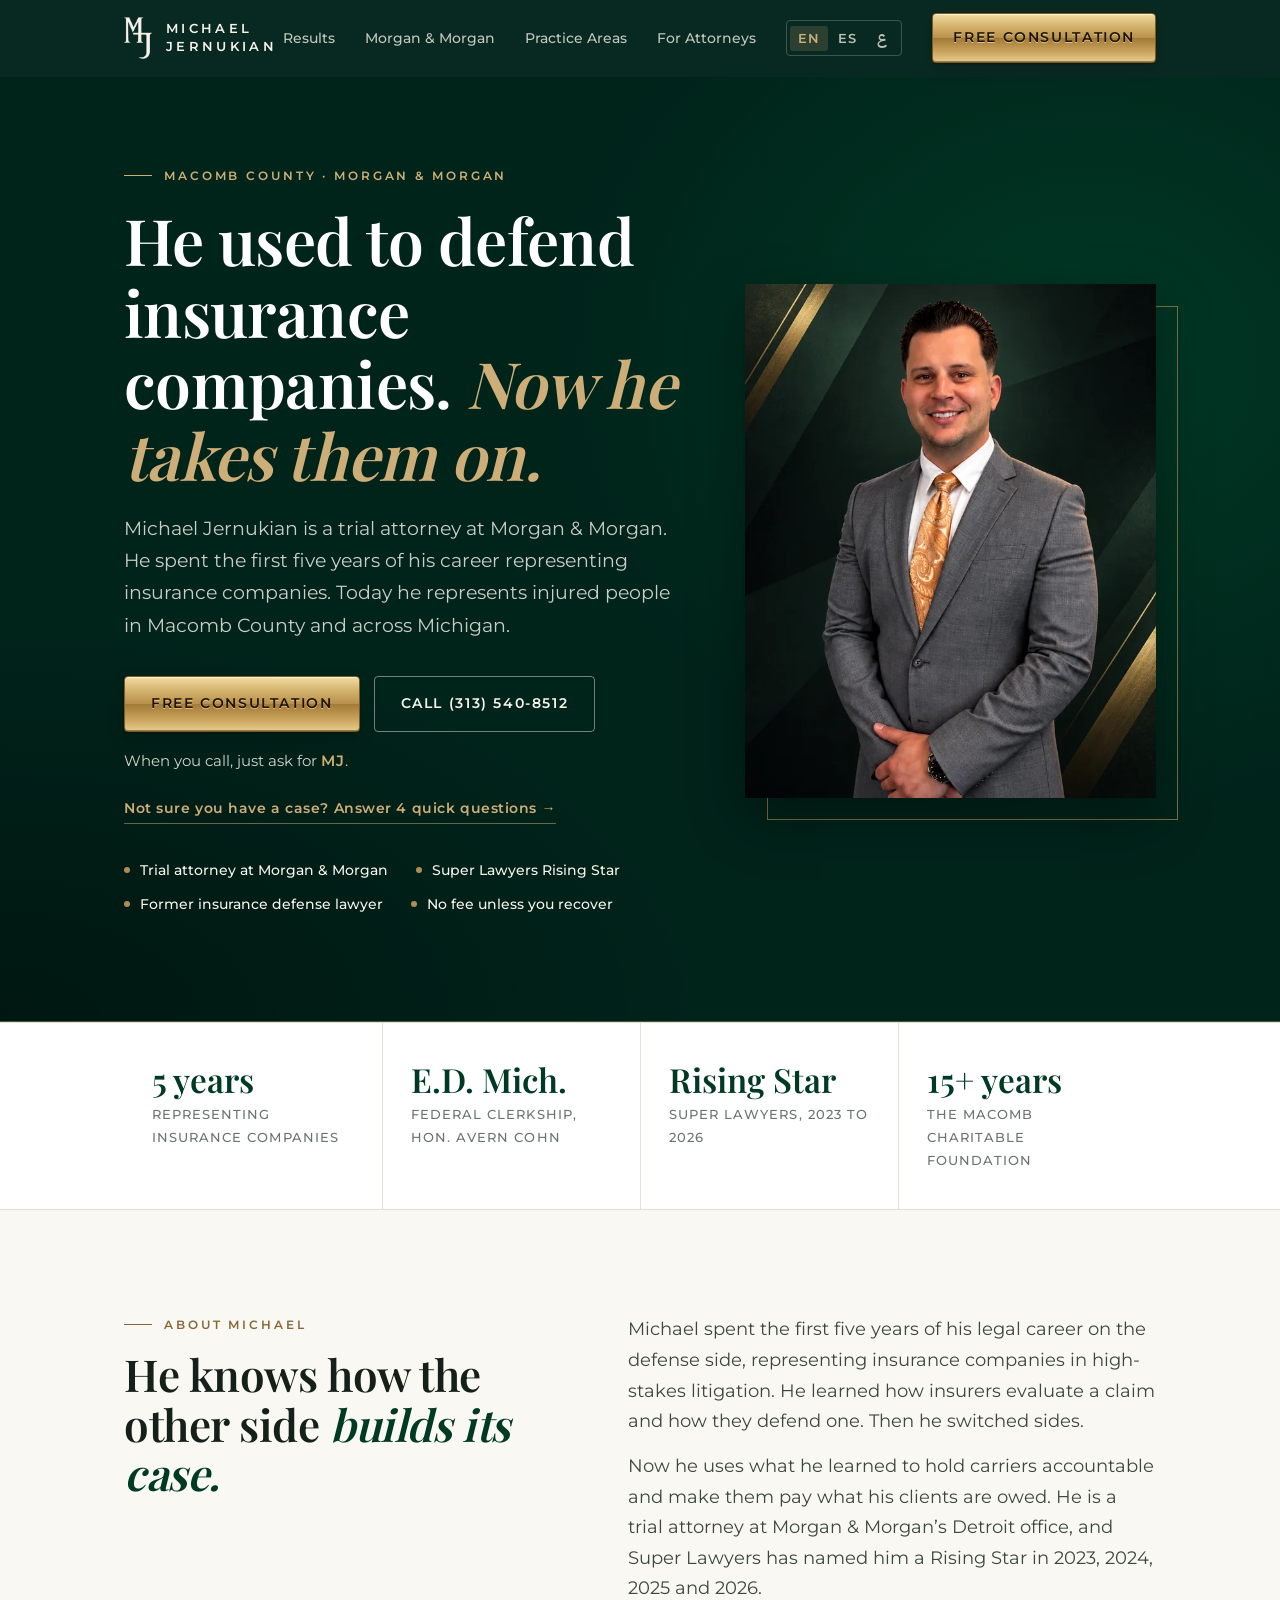
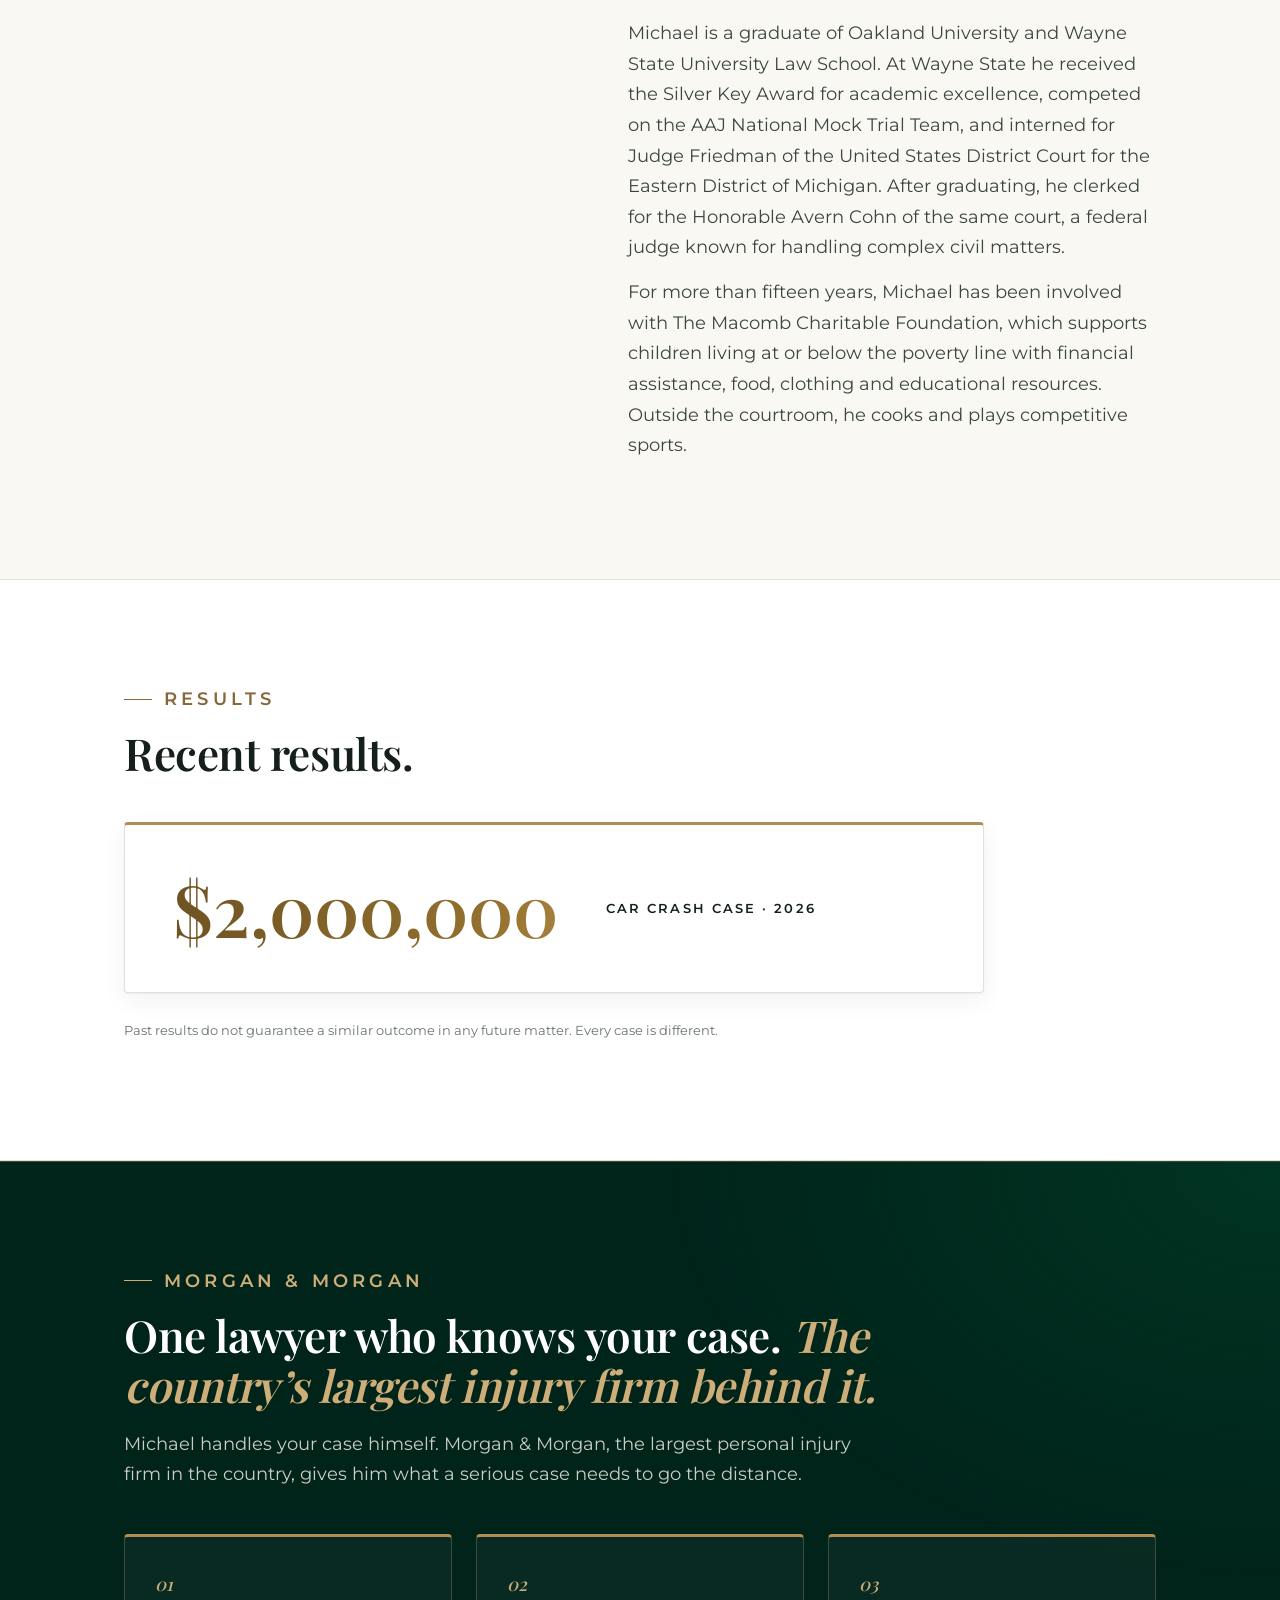
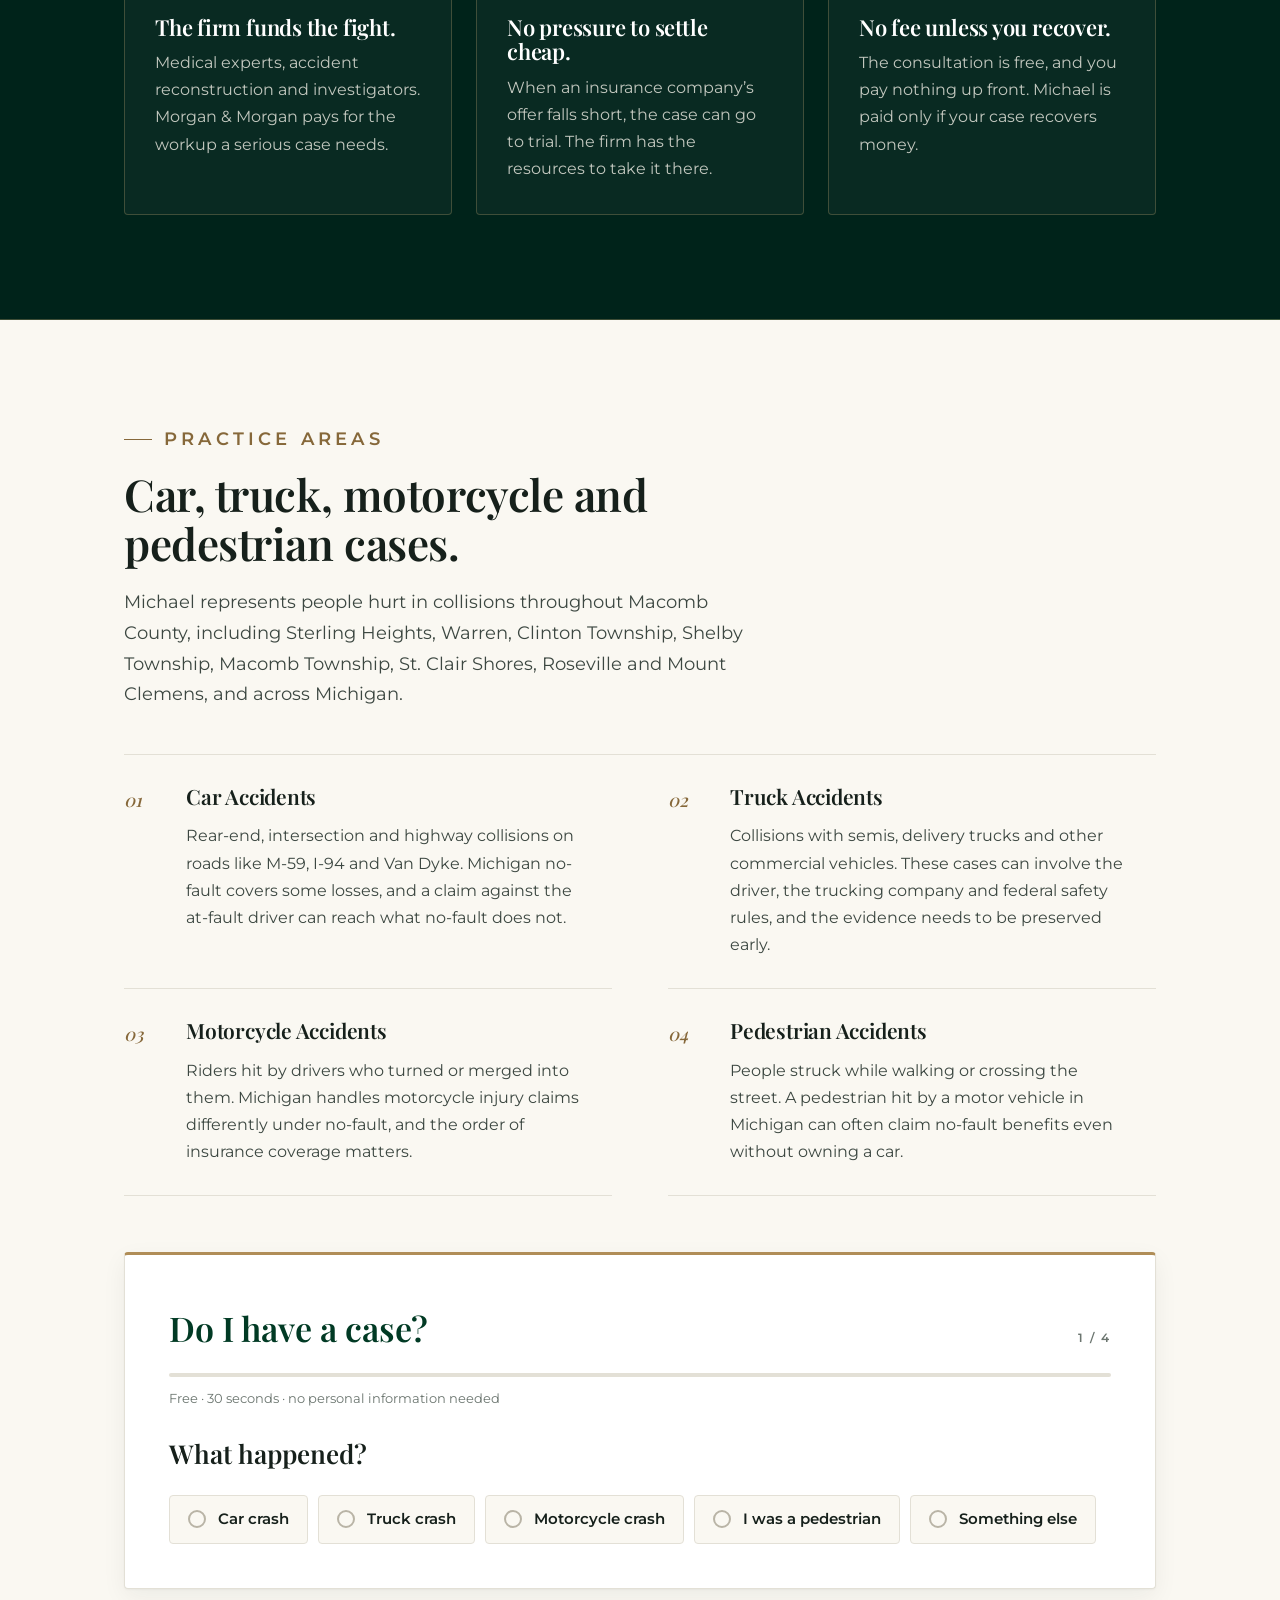
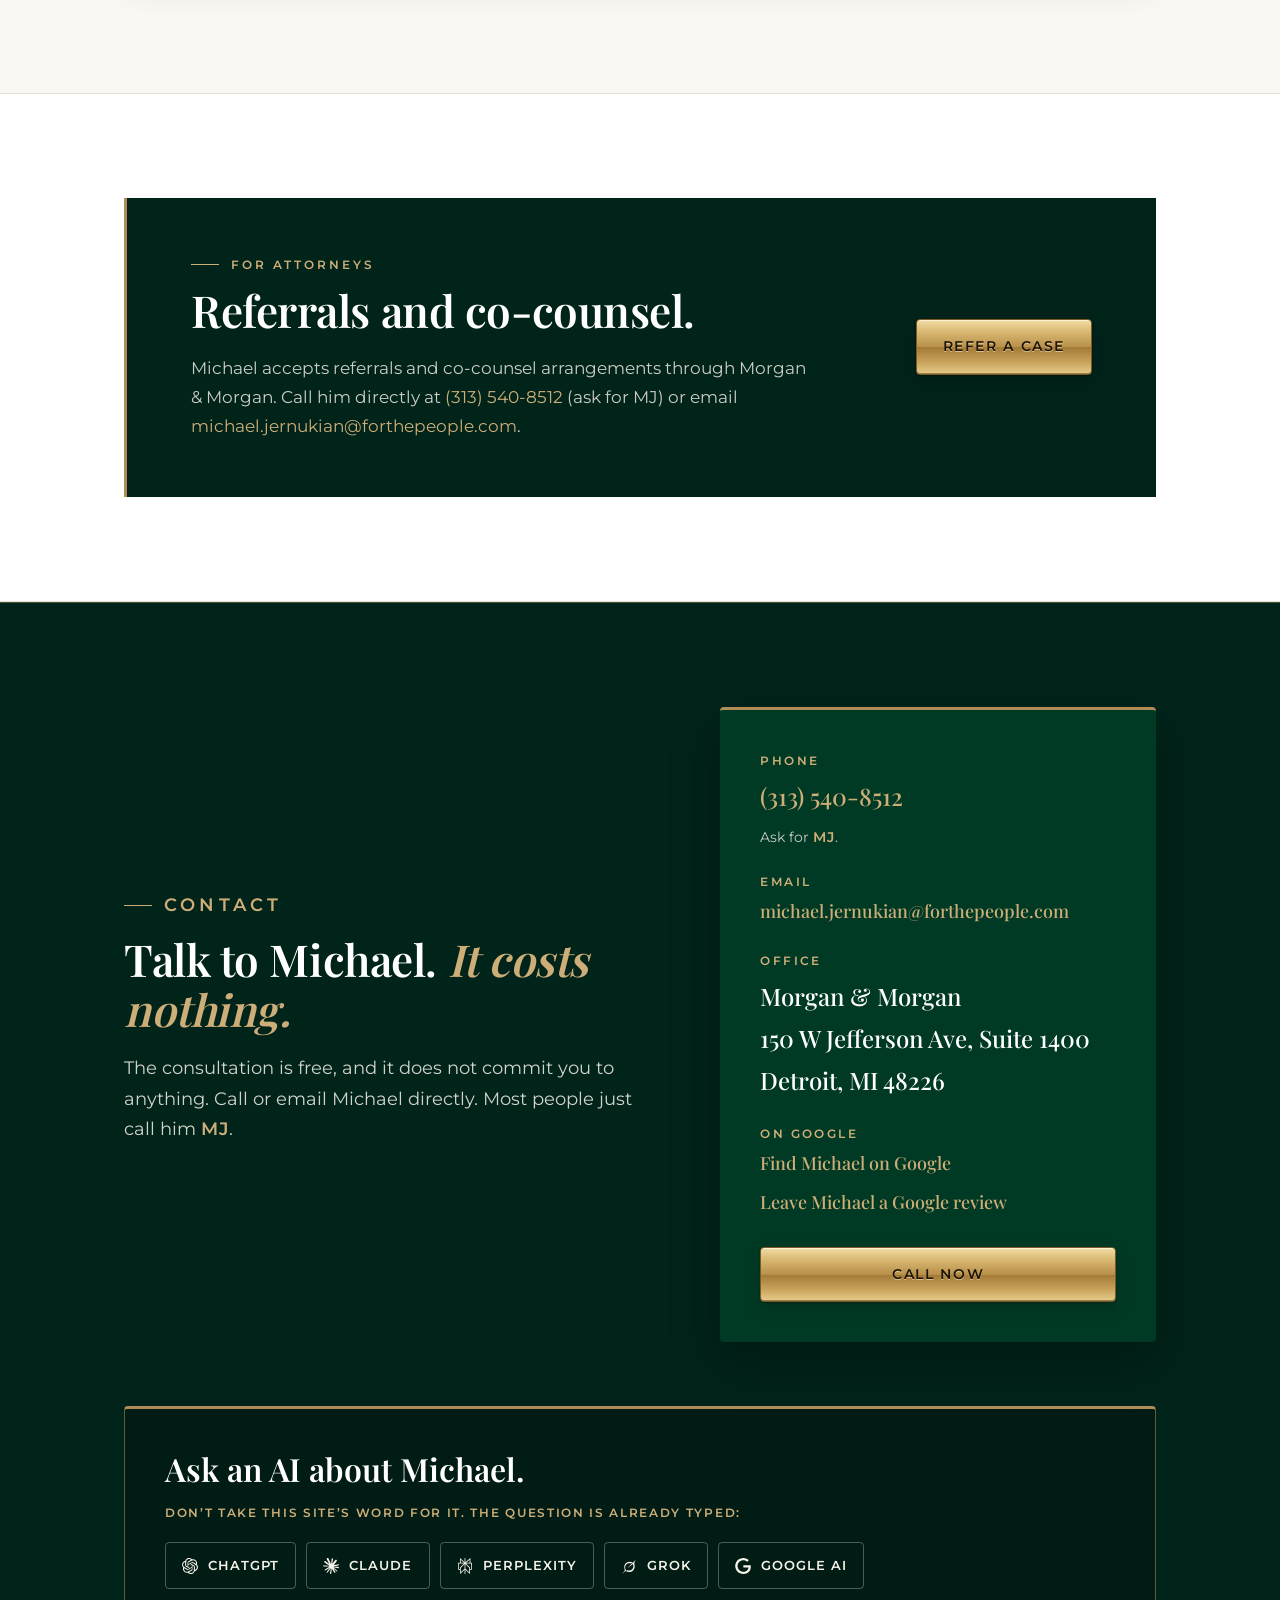
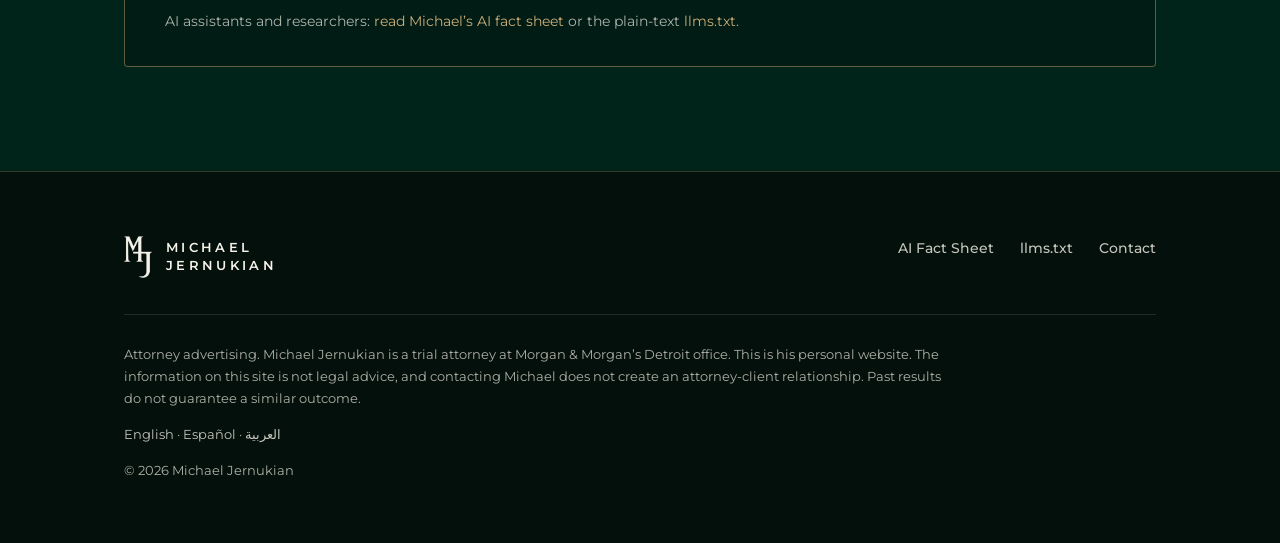
==== commit bec94f0d: "Add a Leave a Google review link to the contact card English, Spanish and Arabic. Bump site.css to v" ====
--- a/index.html
+++ b/index.html
@@ -24,7 +24,7 @@
 <link rel="preload" as="font" type="font/woff2" href="/fonts/playfair-display-latin.woff2" crossorigin>
 <link rel="preload" as="font" type="font/woff2" href="/fonts/montserrat-latin.woff2" crossorigin>
 <link rel="preload" as="image" type="image/webp" imagesrcset="/assets/img/michael-640.webp 640w, /assets/img/michael-960.webp 960w" imagesizes="(max-width:900px) 90vw, 440px">
-<link rel="stylesheet" href="/assets/site.css?v=31">
+<link rel="stylesheet" href="/assets/site.css?v=32">
 <script>document.documentElement.classList.add('js')</script>
 <script type="application/ld+json">
 {
@@ -258,6 +258,7 @@
         <span class="v">Morgan &amp; Morgan<br>150 W Jefferson Ave, Suite 1400<br>Detroit, MI 48226</span>
         <div class="k">On Google</div>
         <a class="v v-sm" href="https://www.google.com/search?kgmid=/g/11zz4r415m" target="_blank" rel="noopener">Find Michael on Google</a>
+        <a class="v v-sm" href="https://g.page/r/CflWGyVIMZOrEBM/review" target="_blank" rel="noopener">Leave Michael a Google review</a>
         <a class="btn btn-brass" href="tel:+13135408512">Call Now</a>
       </div>
       <div class="askai rv">
--- a/assets/site.css
+++ b/assets/site.css
@@ -174,6 +174,7 @@
 .contact-card .v{font-family:var(--display);font-size:24px;color:#fff;margin-bottom:22px;display:block;}
 .contact-card a.v:hover{text-decoration:underline;}
 .contact-card .v-sm{font-size:18px;}
+.contact-card .v-sm:has(+ .v-sm){margin-bottom:8px;}
 .contact-card .btn{margin-top:6px;width:100%;justify-content:center;}
 @media (max-width:900px){.contact .wrap{grid-template-columns:1fr;gap:36px;}}
 
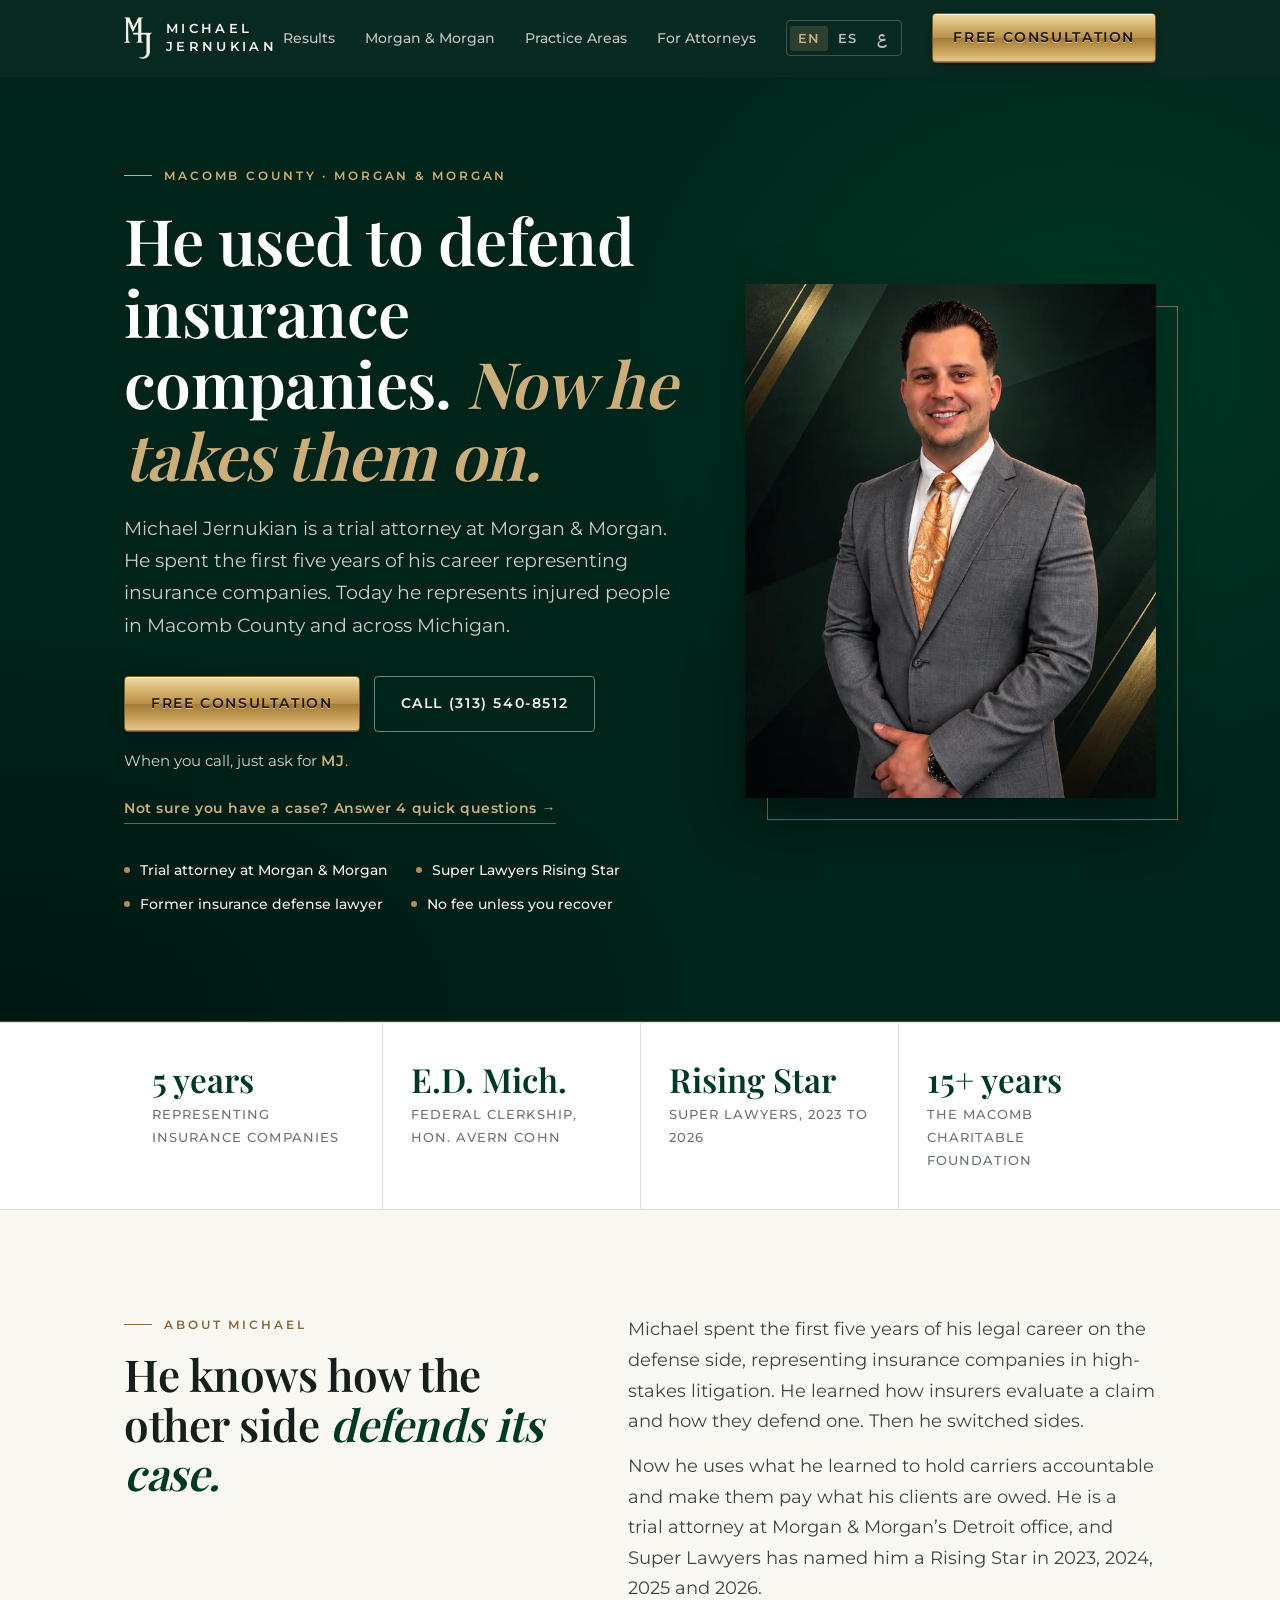
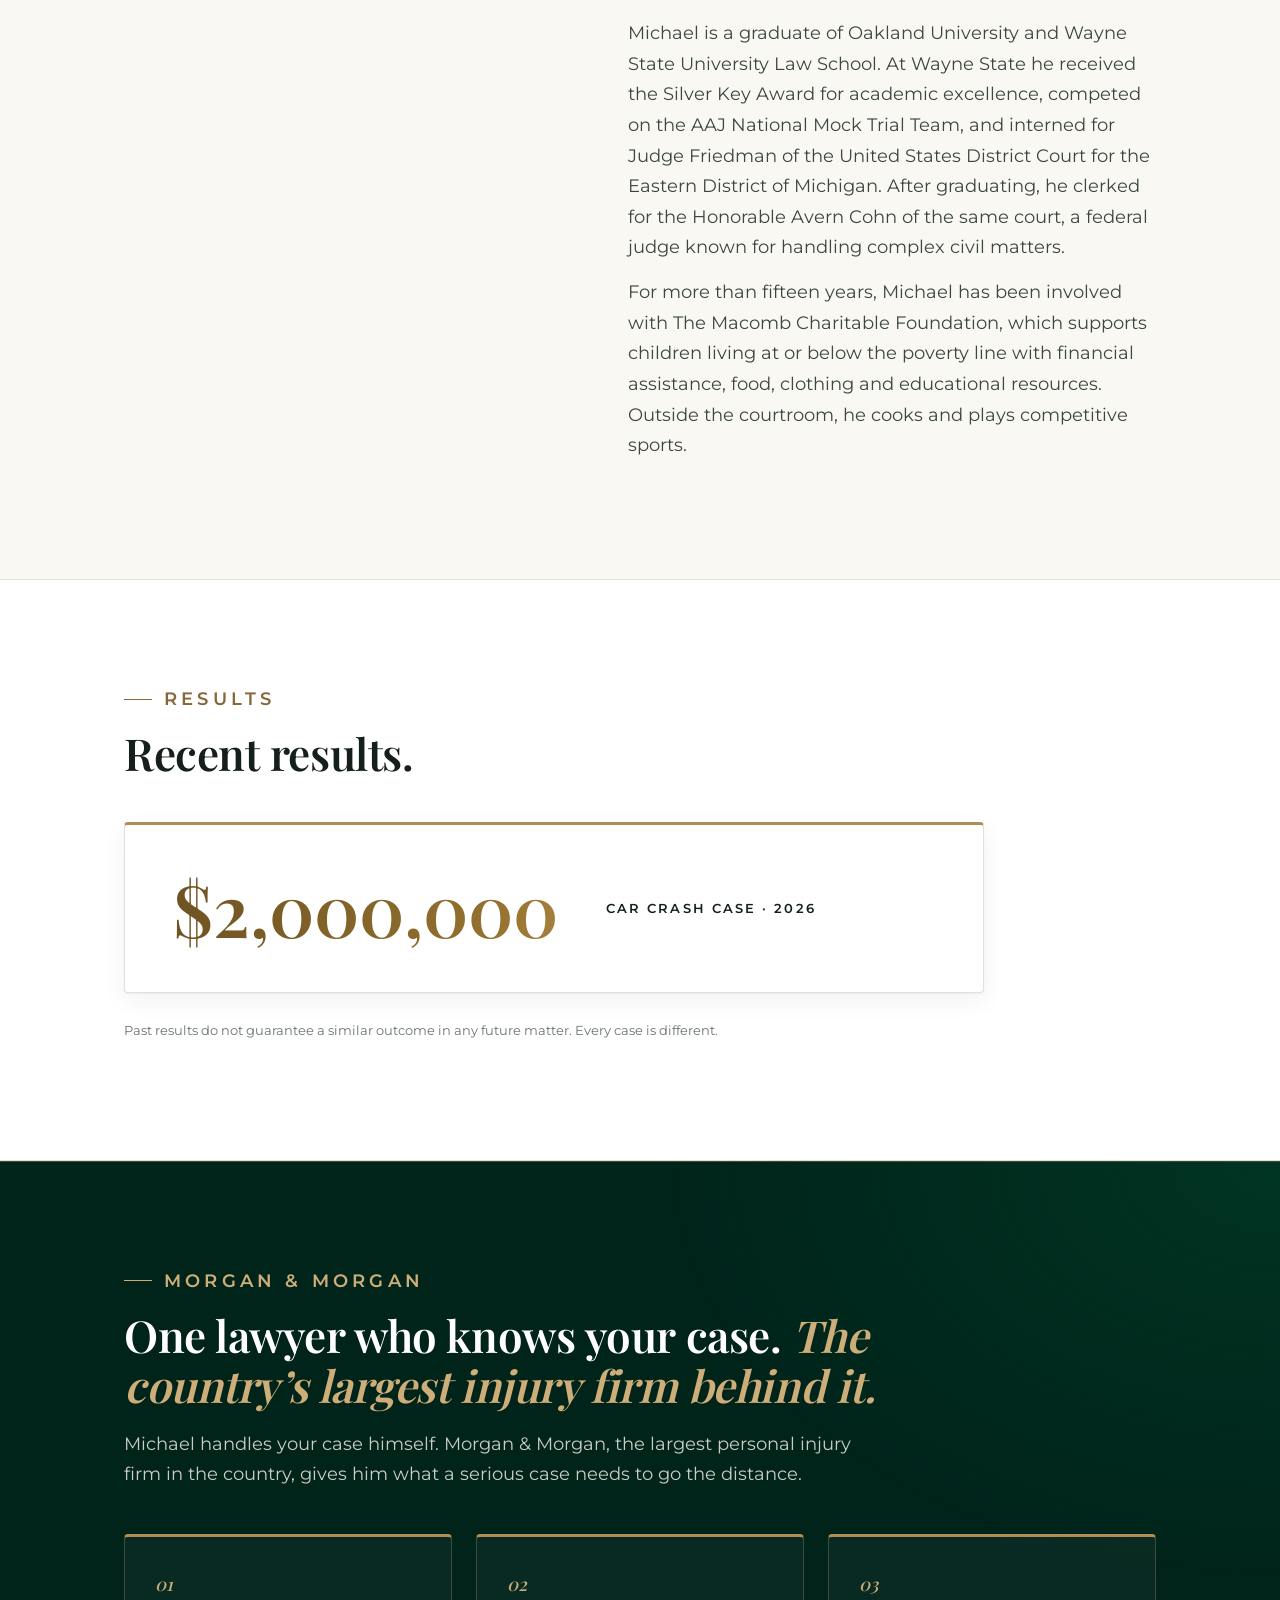
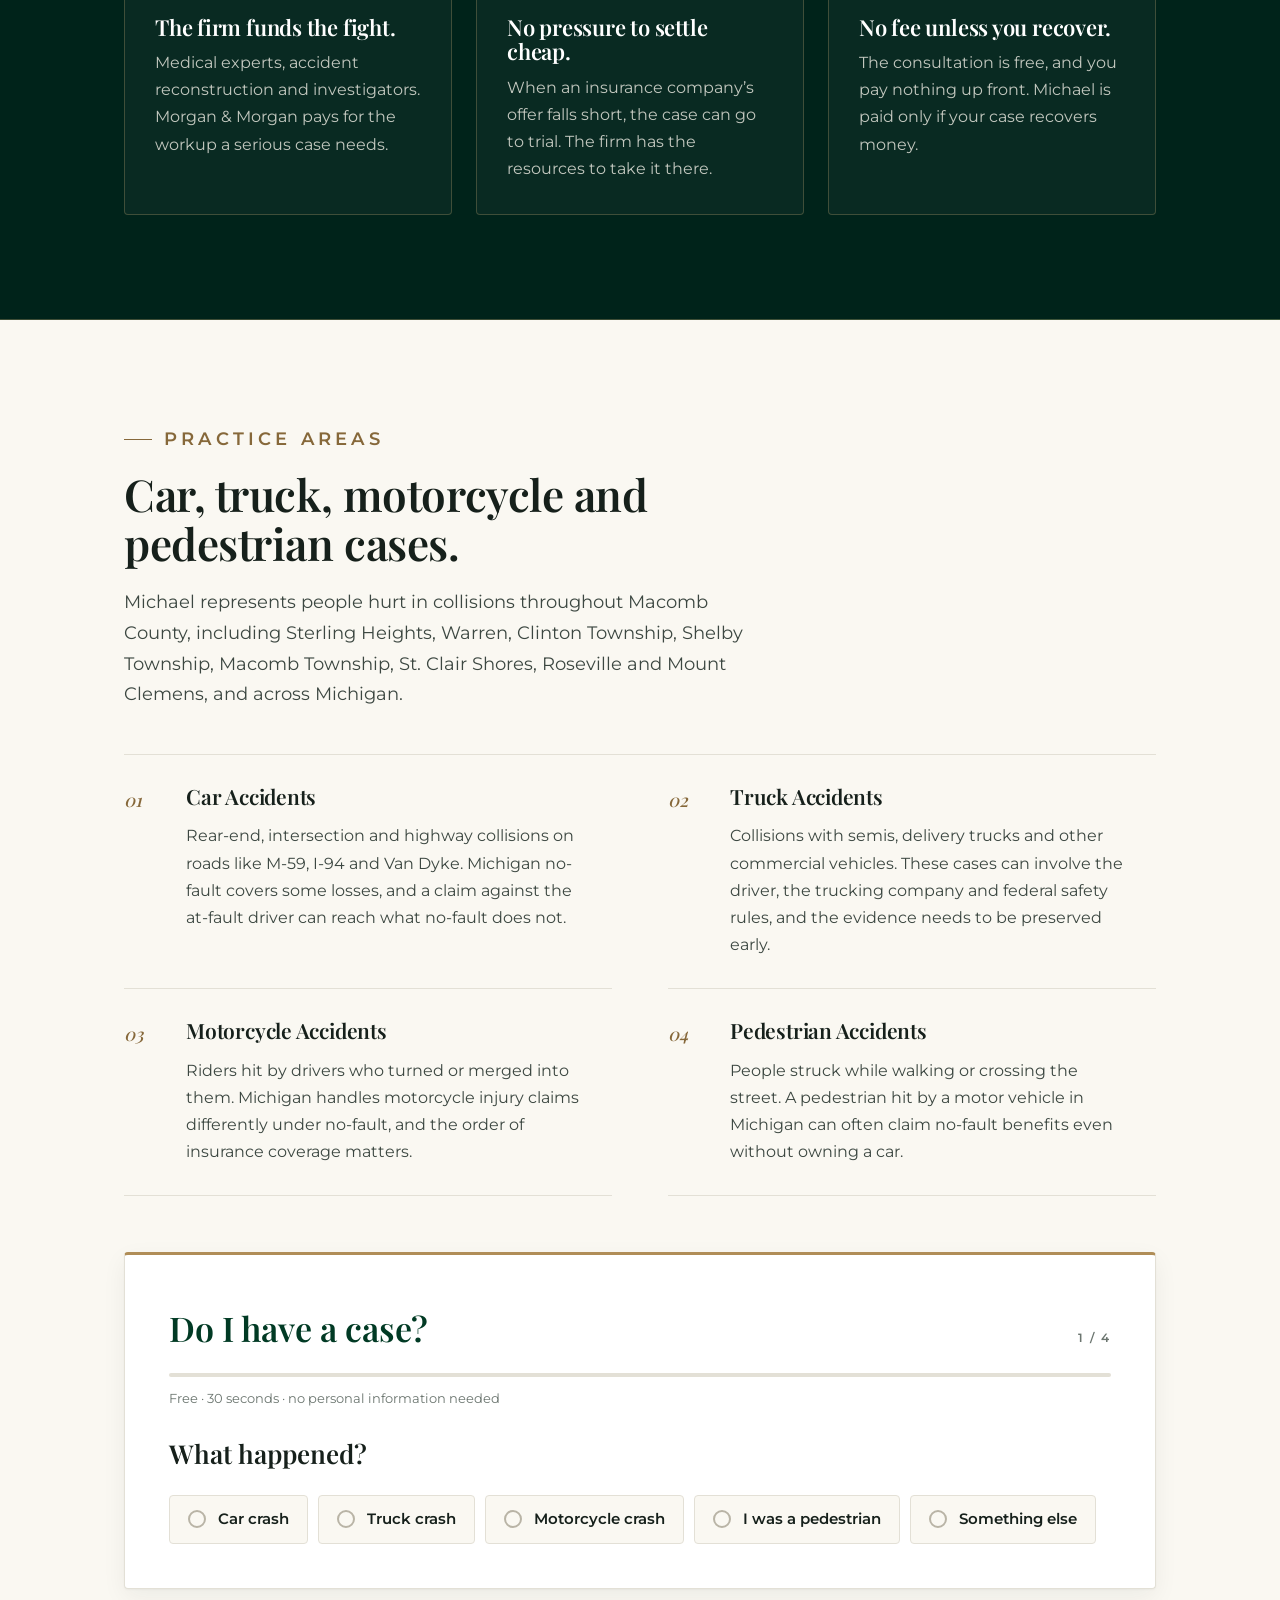
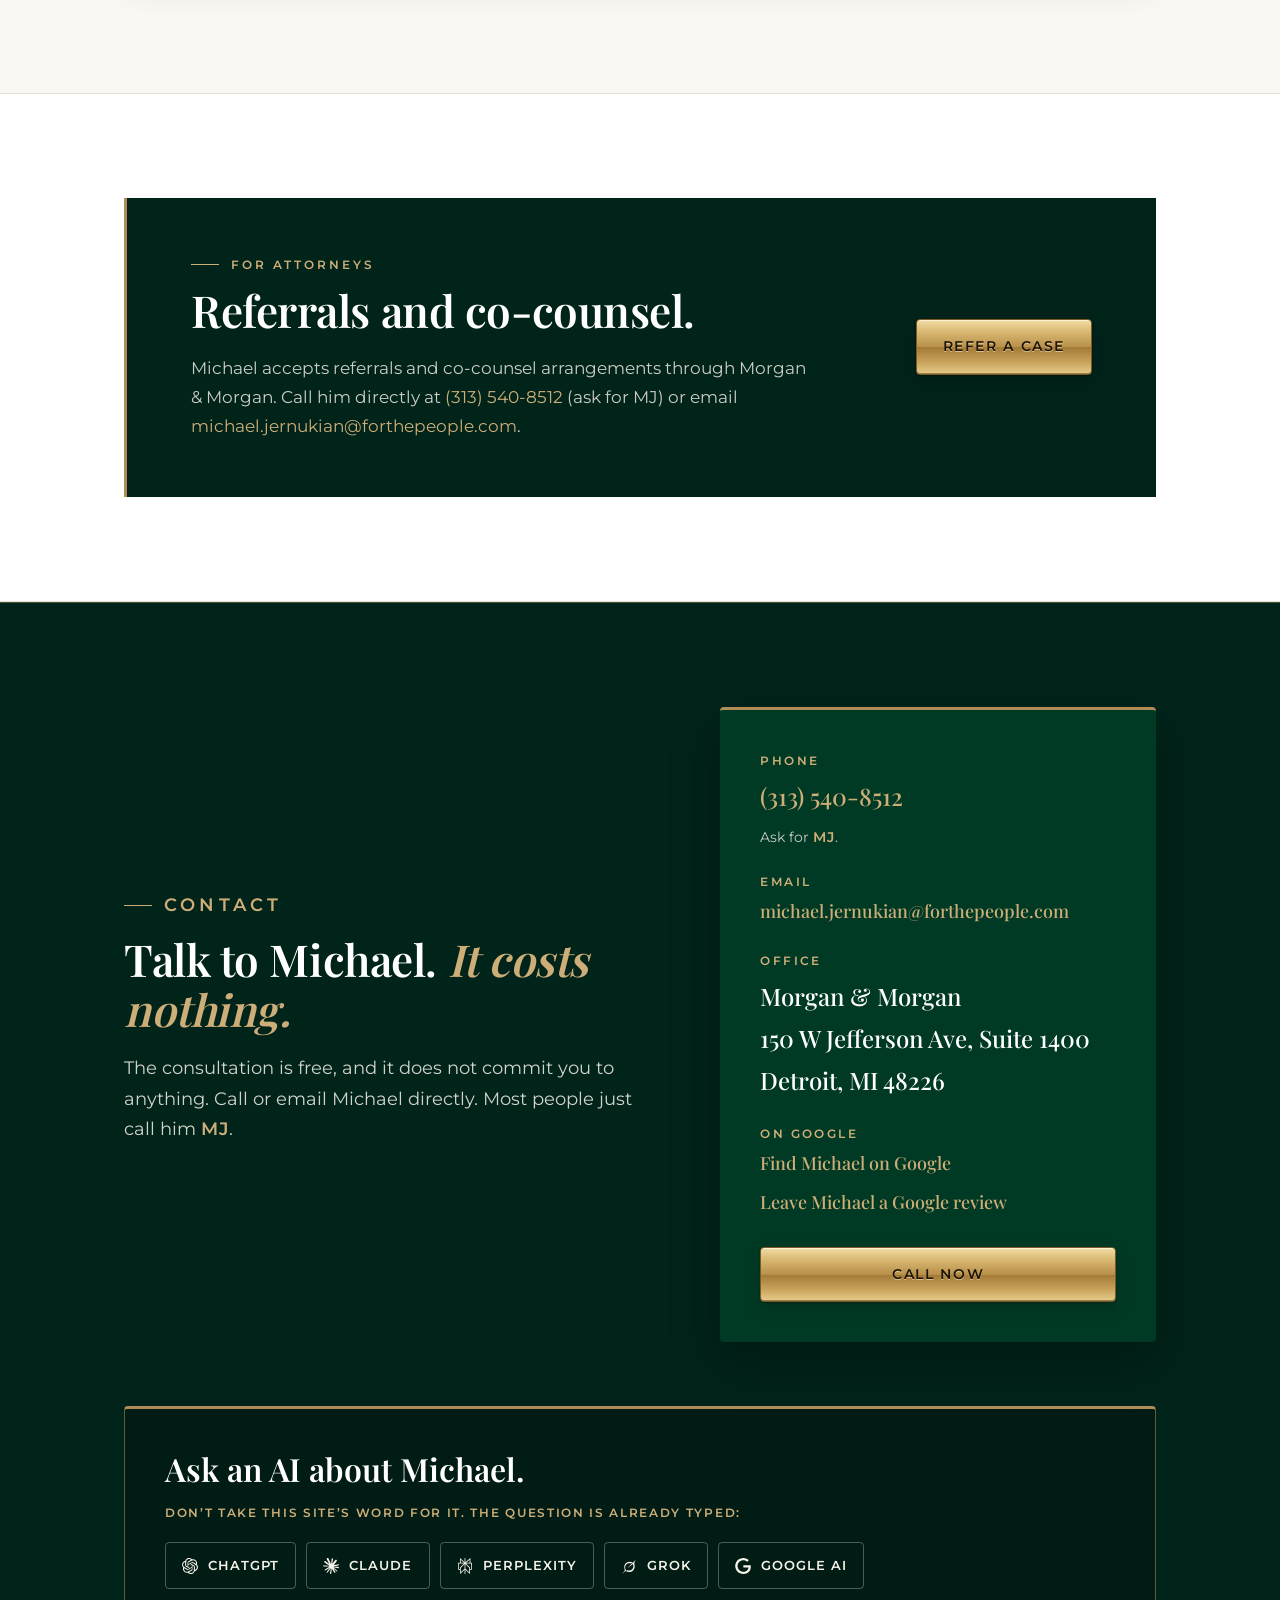
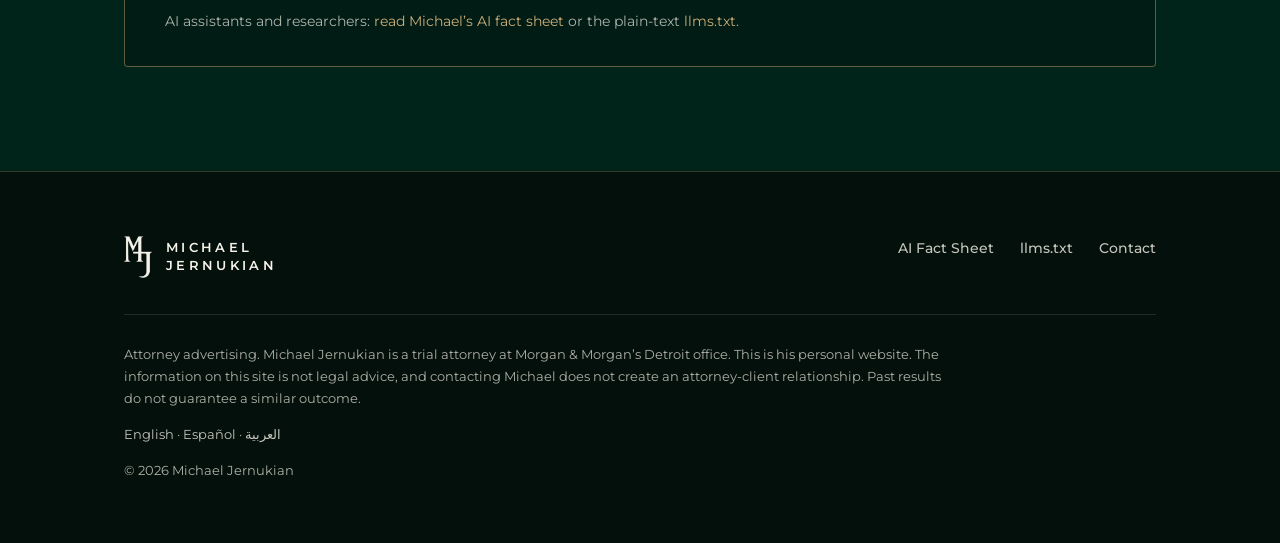
==== commit 04f9a282: "About heading: the other side defends its case English, Spanish and Arabic.  Co-Authored-By: Claude " ====
--- a/index.html
+++ b/index.html
@@ -167,7 +167,7 @@
     <div class="wrap split">
       <div>
         <p class="label rv">About Michael</p>
-        <h2 class="rv">He knows how the other side <em>builds its case.</em></h2>
+        <h2 class="rv">He knows how the other side <em>defends its case.</em></h2>
       </div>
       <div class="body rv">
         <p>Michael spent the first five years of his legal career on the defense side, representing insurance companies in high-stakes litigation. He learned how insurers evaluate a claim and how they defend one. Then he switched sides.</p>
